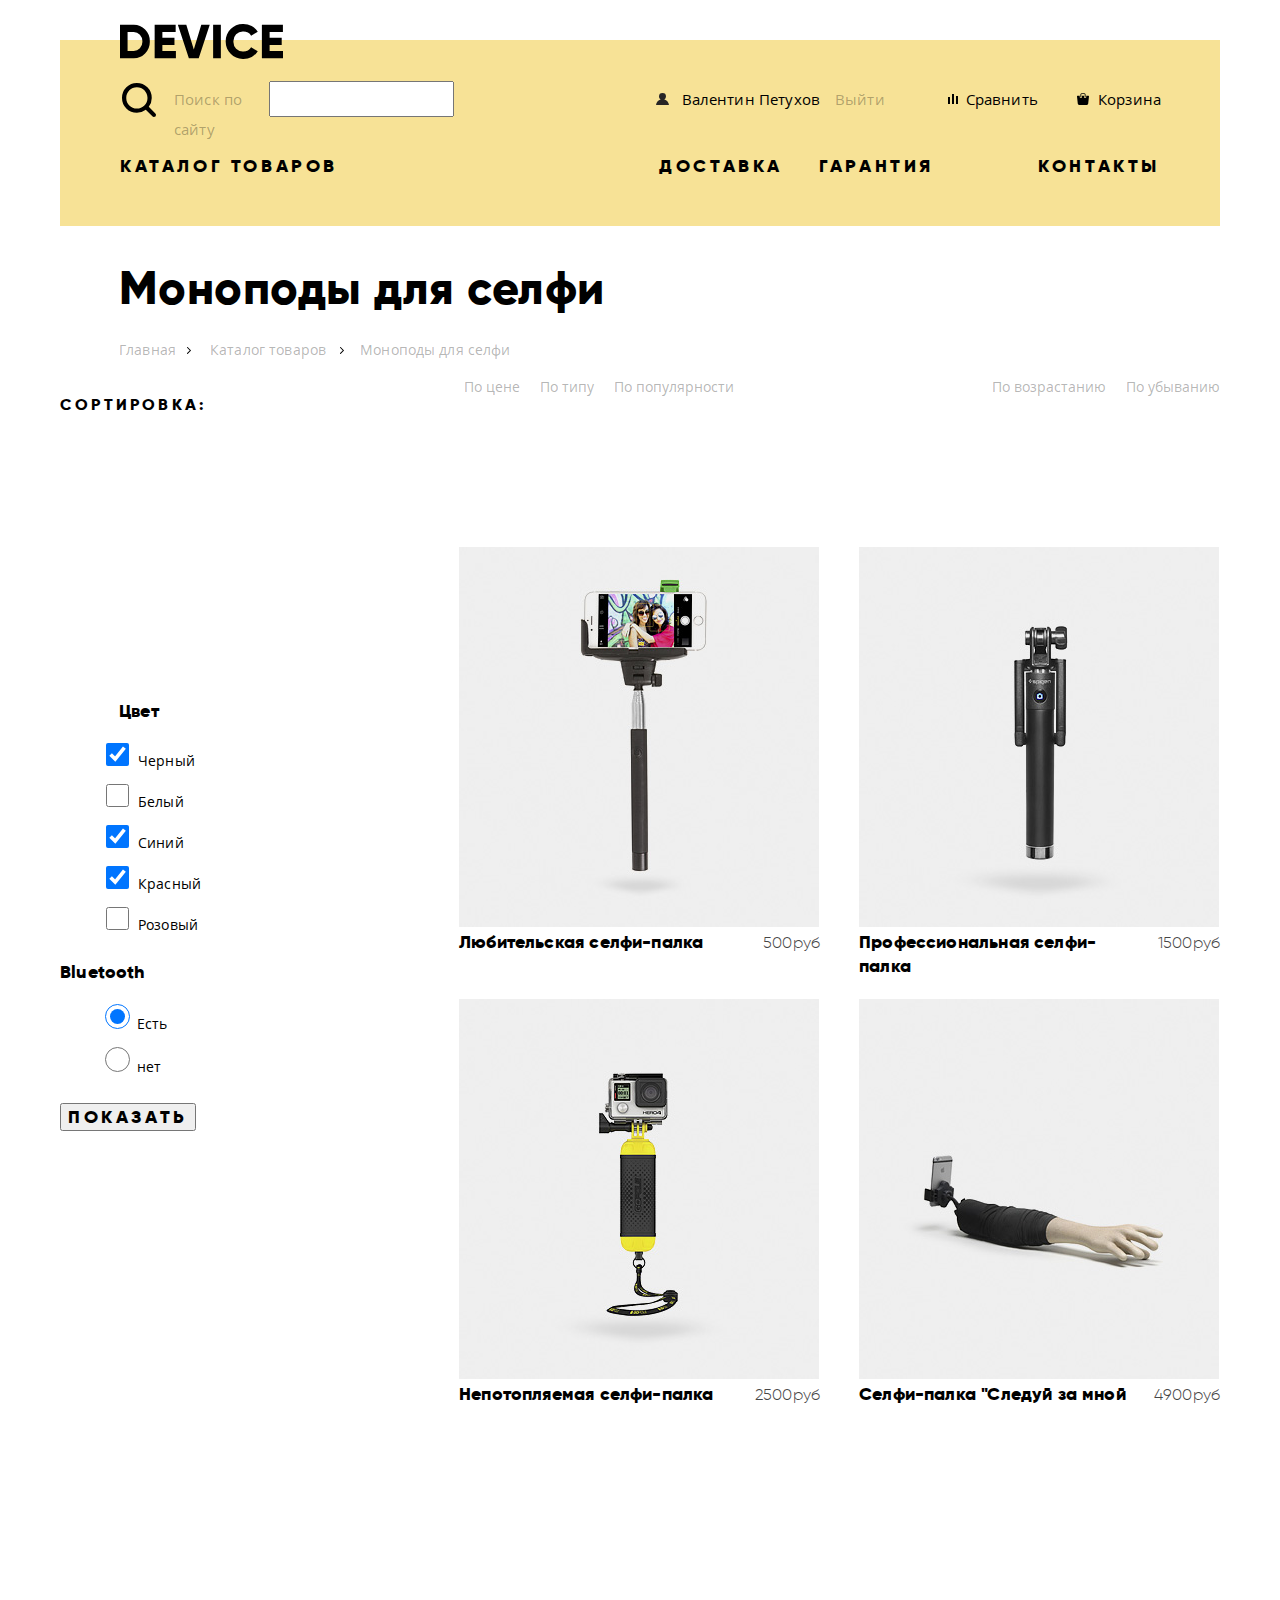
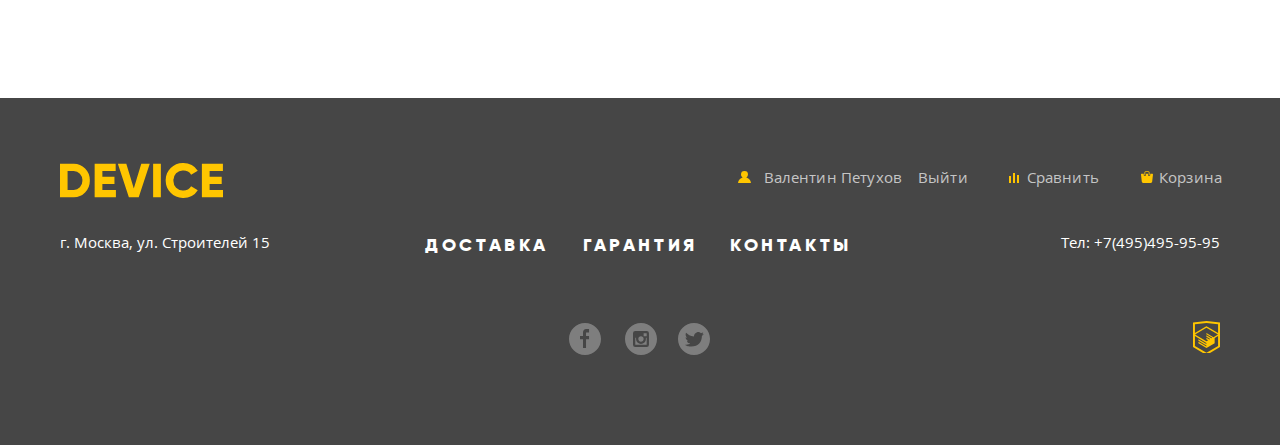
==== catalog.html @ fe80b80b "Внес правки в задание" ====
<!DOCTYPE html>
<html lang="en">
<head>
	<meta charset="UTF-8">   
	<title>HTML Academy: Девайс</title>
	<link href="css/normalize.css" rel="stylesheet">
	<link href="css/style.css" rel="stylesheet" type="text/css">
</head>
<body>
	<header class="header-catalog container">
		<section class="user-nav">
			<h3 class="visually-hidden">Личный кабинет</h3>
			<a class="logo-header-cat">
				<img src="img/device.svg" name="Лого" alt="Логотип Device">
			</a>
			<div class="user-nav-wrapper">
				<form class="form-wrapper" action="#" method="post">
					<img class="search-pic" src="img/search.svg">
		        	<label class="form-search" for="search">Поиск по сайту</label>
		       		<input type="search" name="search" id="search">
		       	</form>
		       	<div class="user-list-wrapper-cat">
					<ul class="user-list-cat">
						<li><a class="name-link" href="#"><span>Валентин Петухов</span></a></li>
						<li><a href="#">Выйти</a></li>
					</ul>
					<ul class="purchase-list-cat">
						<li><a class="compare-link-cat" href="#">Сравнить</a></li>
						<li><a class="cart-link-cat" href="#">Корзина</a></li>
					</ul>
				</div>
			</div>
	  	</section>
	        <nav class="header-navigation">
	        	<ul class="nav-list">
	        		<li><a href="catalog.html">Каталог товаров</a></li>
	        			<ul class="items-list">
	        				<li><a href="#">Виртуальная реальность</a></li>
	        				<li><a href="#">Моноподы для селфи</a></li>
	        				<li><a href="#">Экшн-камер</a></li>
	        				<li><a href="#">Фитнес-браслеты</a></li>
	        				<li><a href="#">Умные часы</a></li>
	        				<li><a href="#">Квадрокоптеры</a></li>
	        			</ul> 
	        		<li><a href="delivery.html">Доставка</a></li>
	        		<li><a href="warranty.html">Гарантия</a></li>
	        		<li><a href="contacts.html">Контакты</a></li>
	        	</ul>
	        </nav>
    </header>
    <main>
    	<div class="container">
	    	<h1 class="catalog-head">Моноподы для селфи</h1>
		    	<div class="div-list">
		    		<ul class="list-nav">
			    		<li><a class="arrow" href="index.html">Главная</a></li>
			    		<li><a class="arrow-2" href="catalog.html">Каталог товаров</a></li>
			    		<li><a href="#">Моноподы для селфи</a></li>
			    	</ul>
		    	</div>
		    	<div class="div-list">
					<p class="sort-head">Сортировка:</p>
					<ul class="sort-func">
						<li><a href="">По цене</a></li>
						<li><a href="">По типу</a></li>
						<li><a href="">По популярности</a></li>
					</ul>
					<ul class="sort-func">
							<li><a href="">По возрастанию</a></li>
							<li><a href="">По убыванию</a></li>
					</ul>
				</div>
		    	<div class="super-container">
		    		<div class="container-lvl1">
				    	<form class="filter" method="get" action="#">
				    		<h2 class="color-form">Цвет</h2>
				    		<ul class="color-list">
				    			<li>
				    				<input class="checkbox-type" type="checkbox" name="black" id="filter-black" checked>
				    				<label for="filter-black">Черный</label>
				    			</li>
				    			<li>
				    				<input class="checkbox-type" type="checkbox" name="white" id="filter-white">
				    				<label for="filter-white">Белый</label>
				    			</li>
				    			<li>
				    				<input class="checkbox-type" type="checkbox" name="blue" id="filter-blue" checked>
				    				<label for="filter-blue">Синий</label>
				    			</li>
				    			<li>
				    				<input class="checkbox-type" type="checkbox" name="red" id="filter-red" checked>
				    				<label for="filter-red">Красный</label>
				    			</li>
				    			<li>
				    				<input class="checkbox-type" type="checkbox" name="pink" id="filter-pink">
				    				<label for="filter-pink">Розовый</label>
				    			</li>
				    		</ul>
				    		<h2 class="Bluetooth-form">Bluetooth</h2>
				    		<ul class="Bluetooth-list">
				    			<li>
				    				<input class="radio-type" type="radio" name="Bluetooth-yes" id="filter-Bluetooth-yes"  checked>
				    				<label for="filter-Bluetooth-yes">Есть</label>
				    			</li>
				    			<li>
				    				<input class="radio-type" type="radio" name="Bluetooth-no" id="filter-Bluetooth-no">
				    				<label for="filter-Bluetooth-no">нет</label>
				    			</li>
				    		</ul>
				    	<button class="submit-button" type="submit">ПОКАЗАТЬ</button>
			    	</form>
			    	</div>
					<section class="container-lvl2">
						<h2 class="visually-hidden">Каталог товаров</h2>
						<ul class="items-description">
							<li class="catalog-item">
								<img src="img/item-1-jpg.jpg" alt="Изображение 1 (Любительская селфи-палка)">
								<div class="item-text">
									<h3 class="separator-h"><a href="#">Любительская селфи-палка</a><span class="price-items">500руб</span></h3>
								</div>
							</li>
							<li class="catalog-item">
								<img src="img/item-2-jpg.jpg" alt="Изображение 2 (Профессиональная селфи-палка)">
								<div class="item-text">
									<h3 class="separator-h"><a href="">Профессиональная селфи-палка</a><span class="price-items">1500руб</span></h3>
								</div>
							</li>
							<li class="catalog-item">
								<img src="img/item-3-jpg.jpg" alt="Изображение 3 (Непотопляемая селфи-палка)">
								<div class="item-text">
									<h3 class="separator-h"><a href="#">Непотопляемая селфи-палка</a><span class="price-items">2500руб</span></h3>
								</div>
							</li>
							<li class="catalog-item">
								<img src="img/item-4-jpg.jpg" alt="Изображение 4 (Селфи-палка Следуй за мной)">
								<div class="item-text">
									<h3 class="separator-h"><a href="#">Селфи-палка "Следуй за мной</a><span class="price-items">4900руб</span></h3>
								</div>
							</li>
						</ul>
					</section>
				</div>
		</div>
    </main>
    <footer class="footer-catalog">
    	<div class="container">
	    	<section class="nav-footer">
	    		<h3 class="visually-hidden">Личный кабинет</h3>
				<a class="logo-footer-ct"><img src="img/logo_mc.svg" name="Лого" alt="Логотип Device"></a>
				<div class="info-user">
					<ul class="info-wrapper">
						<li><a class="petuhov" href="#"><span>Валентин Петухов</span></a></li>
						<li><a href="#">Выйти</a></li>
					</ul>
					<ul class="purchase-footer">
						<li><a class="compare-footer-ct" href="#">Сравнить</a></li>
						<li><a class="cart-footer-ct" href="#">Корзина</a></li>
					</ul>
				</div>
		  	</section>
		  	<div class="footer-inf-part">
				<p class="adress-ct">
					г. Москва, ул. Строителей 15
				</p>
				<div>
					<ul class="footer-nl-ct">
						<li><a href="delivery.html">Доставка</a></li>
						<li><a href="warranty.html">Гарантия</a></li>
						<li><a href="contacts.html">Контакты</a></li>
					</ul>       
			  	</div>
	    		<p class="contact-number-ct">
					Тел: +7(495)495-95-95
				</p>
			</div>
			<div class="footer-buttom-ct">
				<ul class="social-link-ct">
					<li>
						<a class="fb-footer-ct" href="http://www.facebook.com"><span class="visually-hidden">facebook</span></a>
					</li>
					<li>
						<a class="inst-footer-ct" href="http://www.instagram.com"><span class="visually-hidden">instagram</span></a>
					</li>
					<li>
						<a class="tw-footer-ct" href="http://www.twitter.com"><span class="visually-hidden">twitter</span></a>
					</li>	
				</ul>
				<div class="html-ac-ct">
					<a href="http://htmlacademy.ru"><span class="visually-hidden">HTML Academy</span></a>
				</div>
			</div>
		</div>
    </footer>
</body>
</html>
---- css/style.css ----
@font-face {
	font-family: "Gilroy";
	src: url("../fonts/gilroylight.woff") format("woff");
	font-weight: lighter;
	font-style: normal;
}    

@font-face {
	font-family: "Gilroy";
	src: url("../fonts/gilroylight.woff2") format("woff2");
	font-weight: lighter;
	font-style: normal;
}

@font-face {
  font-family: "Gilroy";
  src: url("../fonts/gilroyextrabold.woff") format("woff");
  font-weight: bold;
  font-style: normal;
}

@font-face {
  font-family: "Gilroy";
  src: url("../fonts/gilroyextrabold.woff2") format("woff2");
  font-weight: bold;
  font-style: normal;
}


@font-face {
	font-family: "OpenSans";
	src: url("../fonts/opensanslight.woff") format("woff");
	font-weight: lighter;
	font-style: normal;
}

@font-face {
  font-family: "OpenSans";
  src: url("../fonts/opensanslight.woff2") format("woff2");
  font-weight: lighter;
  font-style: normal;
}

@font-face {
	font-family: "OpenSans";
	src: url("../fonts/opensans.woff") format("woff");
	font-weight: normal;
	font-style: normal;
}

@font-face {
  font-family: "OpenSans";
  src: url("../fonts/opensans.woff2") format("woff2");
  font-weight: normal;
  font-style: normal;
}

body {
	font-family: "Gilroy", "Arial", sans-serif;
  margin: 0;
  padding: 0;
}

.container {
  box-sizing: border-box;
  width: 1160px;
  margin: 0 auto;
}

.visually-hidden {
  position: absolute;
  clip: rect(0 0 0 0);
  width: 1px;
  height: 1px;
  margin: -1px;
}


/* index.html */
/* классы header начало */
.header-index {
  margin-top: 40px;
  padding-bottom: 161px;
  padding-left: 60px;
  padding-right: 60px;
  /*margin-bottom: ;*/
  background-color: rgba(240, 197, 46, 0.5);
  /*outline: 2px solid fuchsia;*/
}

.popup {
	display: none;
}

.form-wrapper {
  display: flex;
  padding: 0;
  margin: 0;
  justify-content: space-between;
}

.search-pic {
  padding-left: 2px;
  padding-top: 2px;
}

.form-search {
  font-family:"OpenSans", "Arial", sans-serif;
  font-size: 15px;
  font-weight: 300;
  font-style: normal;
  font-stretch: normal;
  line-height: 2;
  letter-spacing: 0.15px;
  text-align: left;
  padding-left: 18px;
  padding-top: 3px;
  color: rgba(0, 0, 0, 0.3);
}

.form-search:hover, 
.form-search:focus {
color: rgba(0, 0, 0, 0.6);
}

.form-search:active {
  color: #000000;
}



.user-nav-wrapper {
  display: flex;
  /*flex-wrap: wrap;*/
  justify-content: space-between;
  margin-top: 18px;
}



.user-nav {

  padding-top: 1px;
  /*outline: 2px solid fuchsia;*/
}


.logo-header {
  display: block;
  width: 163px;
  margin-top: -20px;
  /*outline: 2px solid red;*/
}

.logo-header:hover {
  opacity: 0.6;
}

.logo-header:active {
  opacity: 0.3;
}

.user-list-wrapper {
  display: flex;
  flex-wrap: wrap;
  /*justify-content: flex-end;*/
  padding: 0;
  margin: 0;

}
/*
.user-list {
  display: flex;
  margin: 0;
  padding: 0;
  list-style: none;
  background: rgba(234, 255, 45, 0.2);
  box-shadow: inset 0 0 0 2px rgb(234, 255, 45);
  
}
*/
.user-list {
  display: flex;
  margin: 0;
  padding: 0;

  list-style: none;
  
  
}

.user-list li {
  margin-right: 186px;
  padding-left: 30px;
  
}

.login-link {
  font-family:"OpenSans", "Arial", sans-serif;
  font-size: 15px;
  font-weight: 300;
  font-style: normal;
  font-stretch: normal;
  line-height: 2.4;
  letter-spacing: 0.15px;
  text-align: left;
  color: black;
  text-decoration: none;

  padding-left: 50px;
  position: relative;
  /*
  background: rgba(234, 255, 45, 0.2);
  box-shadow: inset 0 0 0 2px rgb(234, 255, 45);
  */
}

.login-link:hover {
  opacity: 0.6;
}

.login-link:active {
  opacity: 0.3;
}

.login-link::before {
  content: "";
  
  position: absolute;
  top: 4px;
  left: 24px;
  
  width: 16px;
  height: 18px;

  background-image: url("../img/user.svg");
  background-repeat: no-repeat;
  background-position: 0 0; 
}

.login-link:hover::before {
  opacity: 0.6;
}

.login-link:active::before {
  opacity: 0.3;
}

/*.purchase-list {
  display: flex;
  margin: 0;
  padding: 0;
  list-style: none;
  outline: 2px solid orange;
}*/

.purchase-list {
  display: flex;
  margin: 0;
  padding: 0;
  list-style: none;
  
}
.purchase-list li:nth-of-type(1) {
  margin: 0;
  padding: 0;
  margin-right: 10px;
}

.purchase-list li:nth-of-type(2) {
  margin: 0;
  padding: 0;
  margin-right: -1px;
}

.purchase-list a {
  font-family:"OpenSans", "Arial", sans-serif;
  font-size: 15px;
  font-weight: 300;
  font-style: normal;
  font-stretch: normal;
  line-height: 2.4;
  letter-spacing: 0.15px;
  text-align: left;
  color: black;
  text-decoration: none;
}

.purchase-list a:hover {
  opacity: 0.6;
}

.purchase-list a:active {
  opacity: 0.3;
}

.compare-link {
  padding-left: 50px;
  position: relative;
  /*
  background: rgba(234, 255, 45, 0.2);
  box-shadow: inset 0 0 0 2px rgb(234, 255, 45);
  */
}

.compare-link::before {
  content: "";

  position: absolute;
  top: 5px;
  left: 32px;
  
  width: 16px;
  height: 18px;

  background-image: url("../img/compare.svg");
  background-repeat: no-repeat;
  background-position: 0 0; 
}
 
 .cart-link {
  padding-left: 50px;
  position: relative;
  /*
  background: rgba(234, 255, 45, 0.2);
  box-shadow: inset 0 0 0 2px rgb(234, 255, 45);
  */

} 
.cart-link::before {
  content: "";

  position: absolute;
  top: 4px;
  left: 29px;
  
  width: 16px;
  height: 18px;

  background-image: url("../img/cart.svg");
  background-repeat: no-repeat;
  background-position: 0 0; 
}


/* пока это класс без свойств 
.header-navigation {
  */



.nav-list {
  display: flex;
  justify-content: space-between;
  margin: 0;
  padding: 0;
  margin-top: 38px;
  list-style: none;
  /*outline: 2px solid green;*/
}

.nav-list li {
  /*outline: 1px dotted fuchsia;*/
}

.nav-list li a {
  /*outline: 1px dashed blue;*/
}

.nav-list li:nth-of-type(1) {
  margin-right: 320px;
}
.nav-list li:nth-of-type(2) {
  margin-right: 35px;
}
.nav-list li:nth-of-type(3) {
  margin-right: 103px;
}


.nav-list a{
  font-size: 18px;
  font-weight: 800;
  font-style: normal;
  font-stretch: normal;
  line-height: 1.33;
  letter-spacing: 3.6px;
  text-align: left;
  color: #000000;
  text-transform: uppercase;
  text-decoration: none;
}

.nav-list a:hover {
  opacity: 0.6
}

.nav-list a:active {
  opacity: 0.3
}

.catalog-link {
  position: relative;
  /*
  background: rgba(234, 255, 45, 0.2);
  box-shadow: inset 0 0 0 2px rgb(234, 255, 45);
  */
}

.catalog-link::after {
  content: "";
  position: absolute;
  top: 2px;
  right: -27px;
  
  width: 16px;
  height: 18px;

  background-image: url("../img/plus.svg");
  background-repeat: no-repeat;
  background-position: 0 0; 
  opacity: 0.3;
}

.catalog-link:hover::after {
  opacity: 0.3;
}

.catalog-link:active::after {
  opacity: 0.3;
}


.items-list {
  list-style: none;
  margin: 0;
  padding: 0;
  display: none;
}

.items-list a {
  font-family:"OpenSans", "Arial", sans-serif;
  font-size: 15px;
  font-weight: 300;
  font-style: normal;
  font-stretch: normal;
  line-height: 2.4;
  letter-spacing: 0.15px;
  text-align: left;
  color: #000000;
  text-transform: none;
  text-decoration: none;
}

.items-list a:hover {
  opacity: 0.6;
}

.items-list a:active {
  opacity: 0.3;
}

.header-navigation {


}
/* классы в header закончились */
/* классы в main, начало*/

.main-tool {
  margin-top: 1467px;
  margin-bottom: 89px;
}

.container-main {
  display: flex;
  justify-content: space-between;
  padding-top: 27px;
  /*outline: 2px solid green;*/
}


.main-section {
  /*outline: 2px solid lightblue;*/
  margin: 0;
  padding: 0;
  padding-right: 105px;
}


.main-head2 {
  margin-bottom: 42px;
  font-family:"Gilroy", "Arial", sans-serif;
  font-size: 47px;
  font-weight: 800;
  font-style: normal;
  font-stretch: normal;
  line-height: 1.02;
  letter-spacing: 0.47px;
  text-align: left;
  color: #000000;

}
.main-paragraph {
  margin-top: 0;
  margin-bottom: 30px;
  
  
  font-family:"OpenSans", "Arial", sans-serif;
  font-size: 15px;
  font-weight: 300;
  font-style: normal;
  font-stretch: normal;
  line-height: 2;
  letter-spacing: normal;
  text-align: left;
  color: #464646;
}


.list {
  margin: 0;
  padding: 0;
  margin-top: 66px;
  margin-bottom: 63px;
  list-style: none;
}

.list a{
  font-family:"Gilroy", "Arial", sans-serif;
  font-size: 16px;
  font-weight: 800;
  line-height: 2.5;
  color: #000000;
  text-decoration: none;
}
.list li {
  margin: 0;
  padding: 0;
  margin-left: 35px;
  position: relative;
}

.list li::before {
  content: "";

  width: 4px;
  height: 4px;
  border: 2px solid #e5e5e5;
  border-radius: 50%;
  position: absolute;
  
  left: -34px;
  top: 16px;

}


.main-details {
  margin: 0;
  padding: 0;
  margin-left: 22px;
  font-family:"Gilroy", "Arial", sans-serif;
  font-size: 18px;
  font-weight: 800;
  font-style: normal;
  font-stretch: normal;
  line-height: 1.33;
  letter-spacing: 3.6px;
  text-align: center;
  color: #000000;
  text-decoration: none;
  text-transform: uppercase;
}

.contacts {
  font-family:"Gilroy", "Arial", sans-serif;
  font-size: 47px;
  font-weight: 800;
  font-style: normal;
  font-stretch: normal;
  line-height: 1.02;
  letter-spacing: 0.47px;
  text-align: left;
  color: #000000;

}


.contacts-section {
  margin: 0;
  padding: 0;
  
}


.contacts-head {
  margin-bottom: 42px;
  font-family:"Gilroy", "Arial", sans-serif;
  font-size: 47px;
  font-weight: 800;
  font-style: normal;
  font-stretch: normal;
  line-height: 1.02;
  letter-spacing: 0.47px;
  text-align: left;
  color: #000000;
}

.contacts-text {
  margin: 0;
  padding: 0;
  margin-top: 5px;
  margin-bottom: 39px;
  font-family:"OpenSans", "Arial", sans-serif;
  font-size: 15px;
  font-weight: 300;
  font-style: normal;
  font-stretch: normal;
  line-height: 2;
  letter-spacing: normal;
  text-align: left;
  color: #464646;
}


.main-map {
  margin: 0;
  padding: 0;
  margin-bottom: 74px;
}



.contact-us {
  margin: 0;
  padding: 0;
  margin-left: 41px;
  font-family:"Gilroy", "Arial", sans-serif;
  font-size: 18px;
  font-weight: 800;
  font-style: normal;
  font-stretch: normal;
  line-height: 1.33;
  letter-spacing: 3.6px;
  text-align: center;
  color: #000000;
  text-decoration: none;
  text-transform: uppercase;
}

/* классы в main закончились */
/* классы в footer начало */

.user-nav-footer {
  display: flex; 
  justify-content: space-between;
  padding-top: 1px;
  margin-bottom: 15px;
  /*outline: 2px solid fuchsia;*/
}


.footer-user-wrapper {
  display: flex;
  justify-content: flex-end;
  margin-top: 14px;
  /*outline: 2px solid blue;*/

}

.footer-ul {
  display: flex;
  margin: 0;
  padding: 0;
  margin-right: -21px;
  list-style: none;
  /*outline: 2px solid black;*/
}

.footer-ul li {
  padding: 0;
  margin: 0;
}
  

  /*outline: 2px dotted blue;*/


/*
.footer-ul li:nth-of-type(1) {
  padding-left: 27px;
}
*/

.login-footer {
  font-family:"OpenSans", "Arial", sans-serif;
  font-size: 15px;
  font-weight: 300;
  font-style: normal;
  font-stretch: normal;
  line-height: 2.4;
  letter-spacing: 0.15px;
  text-align: left;
  color: rgba(255, 255, 255, 0.7);
  text-decoration: none;

  padding-left: 50px;
  position: relative;
  /*
  background: rgba(234, 255, 45, 0.2);
  box-shadow: inset 0 0 0 2px rgb(234, 255, 45);
  */
}

.login-footer:hover {
  color: rgba(255, 255, 255, 1);
}

.login-footer:active {
  color: rgba(255, 255, 255, 0.3);
}


.login-footer::before {
  content: "";
  
  position: absolute;
  top: 4px;
  left: 24px;
  
  width: 16px;
  height: 18px;

  background-image: url("../img/user_footer.svg");
  background-repeat: no-repeat;
  background-position: 0 0; 
}

.login-footer:hover::before {
  opacity: 0.6;
}

.login-footer:active::before {
  opacity: 0.3;
}

.footer-pl {
  display: flex;
  margin: 0;
  padding: 0;
  list-style: none;
  /*outline: 2px solid orange;*/
  
}

.footer-pl li {
  margin: 0;
  padding: 0;
  margin-left: 20px;
  /*outline: 1px dotted yellow;*/
}

.footer-pl li:nth-of-type(1) {
  margin-left: 32px;
}

.footer-pl li:nth-of-type(2) {
  margin-left: 9px;
}

.footer-pl a {
  font-family:"OpenSans", "Arial", sans-serif;
  font-size: 15px;
  font-weight: 300;
  font-style: normal;
  font-stretch: normal;
  line-height: 2.4;
  letter-spacing: 0.15px;
  text-align: left;
  color: rgba(255, 255, 255, 0.7);
  text-decoration: none;
}

.footer-pl a:hover {
  color: rgba(255, 255, 255, 1);
}

.footer-pl a:active {
  color: rgba(255, 255, 255, 0.3);
}


.compare-footer {
  padding-left: 50px;
  position: relative;
  /*
  background: rgba(234, 255, 45, 0.2);
  box-shadow: inset 0 0 0 2px rgb(234, 255, 45);
  */
}

.compare-footer::before {
  content: "";
  
  position: absolute;
  top: 6px;
  left: 32px;
  
  width: 16px;
  height: 18px;

  background-image: url("../img/compare_footer.svg");
  background-repeat: no-repeat;
  background-position: 0 0; 
}

.compare-footer:hover::before {
  opacity: 0.6;
}

.compare-footer:active::before {
  opacity: 0.3;
}

.cart-footer {
  padding-left: 50px;
  position: relative;
  /*
  background: rgba(234, 255, 45, 0.2);
  box-shadow: inset 0 0 0 2px rgb(234, 255, 45);
  */
}

.cart-footer::before {
  content: "";
  
  position: absolute;
  top: 4px;
  left: 32px;
  
  width: 16px;
  height: 18px;

  background-image: url("../img/cart_footer.svg");
  background-repeat: no-repeat;
  background-position: 0 0; 
}

.cart-footer:hover::before {
  opacity: 0.6;
}

.cart-footer:active::before {
  opacity: 0.3;
}




.footer-inf-part {
  display: flex;
  justify-content: space-between;
  margin: 0;
  padding: 0;
  list-style: none;
}

.adress-ct {
  display: flex;
  margin: 0;
  padding: 0;
  font-family:"OpenSans", "Arial", sans-serif;
  font-size: 15px;
  font-style: normal;
  font-stretch: normal;
  line-height: 2;
  letter-spacing: normal;
  margin-top: 10px;
  margin-right: 5px;
  color: #ffffff;
  /*outline: 2px solid orange;*/
}

.footer-nl-ct {
  display: flex;
  margin: 0;
  padding: 0;
  margin-top: 17px;
  list-style: none;
  justify-content: space-between;
}

.footer-nl-ct li:nth-of-type(1) {
  margin-left: -54px;
}
.footer-nl-ct li:nth-of-type(2) {
  margin-left: 34px;
}
.footer-nl-ct li:nth-of-type(3) {
  margin-left: 32px;
}

.footer-nl-ct a{
  font-family:"Gilroy", "Arial", sans-serif;
  font-size: 18px;
  font-weight: 800;
  font-style: normal;
  font-stretch: normal;
  line-height: 1.33;
  letter-spacing: 3.6px;
  text-align: left;
  color: #ffffff;
  text-transform: uppercase;
  text-decoration: none;
}

.footer-nl-ct a:hover {
  opacity: 0.6
}

.footer-nl-ct a:active {
  opacity: 0.3
}

.contact-number-ct {
  font-family:"OpenSans", "Arial", sans-serif;
  font-size: 15px;
  font-weight: 300;
  font-style: normal;
  font-stretch: normal;
  line-height: 2;
  letter-spacing: normal;
  margin-top: 10px;
  margin-left: 5px;
  color: #ffffff;
}

.footer-buttom-ct {
  display: flex;
  margin: 0;
  padding: 0;
  margin-top: 37px;
  justify-content: space-between;
  /*outline: 2px solid green;*/
}

.social-link-ct {
  display: flex;
  margin: 0;
  padding: 0;
  margin-left: 470px;
  justify-content: space-between;
  text-decoration: none;
  list-style: none;
  /*outline: 2px solid green;*/
}


.social-link-ct li:nth-of-type(1) {
  margin-left: 7px;
}
.social-link-ct li:nth-of-type(2) {
  margin-left: 6px;
}
.social-link-ct li:nth-of-type(3) {
  margin-left: 3px;
}

.social-link-ct a {
  font-family:"OpenSans", "Arial", sans-serif;
  font-size: 15px;
  font-weight: 300;
  font-style: normal;
  font-stretch: normal;
  line-height: 2.4;
  letter-spacing: 0.15px;
  text-align: left;
  color: rgba(255, 255, 255, 0.3);
  text-decoration: none;
}

.social-link-ct a:hover {
  color: rgba(255, 255, 255, 0.6);
}

.social-link-ct a:active {
  color: rgba(255, 255, 255, 0.1);
}

.fb-footer-ct {
  padding-left: 50px;
  position: relative;
  /*
  background: rgba(234, 255, 45, 0.2);
  box-shadow: inset 0 0 0 2px rgb(234, 255, 45);
  */
}

.fb-footer-ct::before {
  content: "";
  
  position: absolute;
  top: 6px;
  left: 32px;
  
  width: 35px;
  height: 32px;

  background-image: url("../img/fb.svg");
  background-repeat: no-repeat;
  background-position: 0 0;
  opacity: 0.3;
}

.fb-footer-ct:hover::before {
  opacity: 0.6;
}

.fb-footer-ct:active::before {
  opacity: 0.3;
}

.inst-footer-ct {
  padding-left: 50px;
  position: relative;
  /*
  background: rgba(234, 255, 45, 0.2);
  box-shadow: inset 0 0 0 2px rgb(234, 255, 45);
  */
}

.inst-footer-ct::before {
  content: "";
  
  position: absolute;
  top: 6px;
  left: 32px;
  
  width: 35px;
  height: 32px;

  background-image: url("../img/inst.svg");
  background-repeat: no-repeat;
  background-position: 0 0; 
  opacity: 0.3;
}

.inst-footer-ct:hover::before {
  opacity: 0.6;
}

.inst-footer-ct:active::before {
  opacity: 0.3;
}

.tw-footer-ct {
  padding-left: 50px;
  position: relative;
  /*
  background: rgba(234, 255, 45, 0.2);
  box-shadow: inset 0 0 0 2px rgb(234, 255, 45);
  */
}

.tw-footer-ct::before {
  content: "";
  
  position: absolute;
  top: 6px;
  left: 32px;
  
  width: 35px;
  height: 32px;

  background-image: url("../img/tw.svg");
  background-repeat: no-repeat;
  background-position: 0 0; 
  opacity: 0.3;
}

.tw-footer-ct:hover::before {
  opacity: 0.6;
}

.tw-footer-ct:active::before {
  opacity: 0.3;
}

.html-ac-ct {
  display: flex;
  margin: 0;
  padding: 0;
  margin-left: 0px;
  text-decoration: none;
  list-style: none;
  /*outline: 2px solid red;*/
}

.html-ac-ct a {
  font-family:"OpenSans", "Arial", sans-serif;
  font-size: 15px;
  font-weight: 300;
  font-style: normal;
  font-stretch: normal;
  line-height: 2.4;
  letter-spacing: 0.15px;
  text-align: left;
  color: rgba(255, 255, 255, 0.3);
  text-decoration: none;
}

.html-ac-ct a:hover {
  color: rgba(255, 255, 255, 0.6);
}

.html-ac-ct a:active {
  color: rgba(255, 255, 255, 0.1);
}

.html-ac-ct {
  padding-left: 50px;
  position: relative;
  /*
  background: rgba(234, 255, 45, 0.2);
  box-shadow: inset 0 0 0 2px rgb(234, 255, 45);
  */
}

.html-ac-ct::before {
  content: "";
  
  position: absolute;
  top: 12px;
  left: 23px;
  
  width: 35px;
  height: 32px;

  background-image: url("../img/logo-htmlacademy.svg");
  background-repeat: no-repeat;
  background-position: 0 0;
  opacity: 1;
}

.html-ac-ct:hover::before {
  opacity: 0.6;
}

.html-ac-ct:active::before {
  opacity: 0.3;
}

<!------------------------>

.footer-nl {
  display: flex;
  margin: 0;
  padding: 0;
  margin-top: 17px;
  list-style: none;
  justify-content: space-between;
}

.footer-nl li:nth-of-type(1) {
  margin-left: -54px;
}
.footer-nl li:nth-of-type(2) {
  margin-left: 34px;
}
.footer-nl li:nth-of-type(3) {
  margin-left: 32px;
}

.footer-nl a{
  font-family:"Gilroy", "Arial", sans-serif;
  font-size: 18px;
  font-weight: 800;
  font-style: normal;
  font-stretch: normal;
  line-height: 1.33;
  letter-spacing: 3.6px;
  text-align: left;
  color: #ffffff;
  text-transform: uppercase;
  text-decoration: none;
}

.footer-nl a:hover {
  opacity: 0.6
}

.footer-nl a:active {
  opacity: 0.3
}






.adress {
  display: flex;
  margin: 0;
  padding: 0;
  font-family:"OpenSans", "Arial", sans-serif;
  font-size: 15px;
  font-style: normal;
  font-stretch: normal;
  line-height: 2;
  letter-spacing: normal;
  margin-top: 10px;
  margin-right: 5px;
  color: #ffffff;
  /*outline: 2px solid orange;*/
}

.contact-number {
  font-family:"OpenSans", "Arial", sans-serif;
  font-size: 15px;
  font-weight: 300;
  font-style: normal;
  font-stretch: normal;
  line-height: 2;
  letter-spacing: normal;
  margin-top: 10px;
  margin-left: 5px;
  color: #ffffff;
  /*outline: 2px solid gray;*/
}

/*
.social-sites {
  display: flex;
  margin: 0;
  padding: 0;
  margin-bottom: 15px;
  margin-left: 479px;
  text-decoration: none;
  list-style: none;
  outline: 2px solid red;
}
*/
/*
.social-sites {
  display: flex;
  align-items: center;
  justify-content: center;
  width: 43px;
  height: 43px;
}

/*
.social-sites li:nth-of-type(1) {
  padding-left: 15px;
}
.social-sites li:nth-of-type(2) {
  padding-left: 15px;
}
.social-sites li:nth-of-type(3) {
  padding-left: 15px;
  padding-right: 15px;
}
*/


/*
.footer {

}
*/
.logo-footer {
  display: block;
  width: 163px;
  margin-top: 20px;
  /*outline: 2px solid red;*/
}

.logo-footer:hover {
  opacity: 0.6;
}

.logo-footer:active {
  opacity: 0.3;
}

.footer-index {
  padding-top: 45px;
  padding-bottom: 100px;
  background-color: #464646;
  /*outline: 2px solid fuchsia;*/
  
}



/* catalog.html */
/*
.header-catalog {
  margin-left: 140px;
  margin-right: 140px;
  margin-top: 40px;
  padding-bottom: 166px;
  background-color: rgba(240, 197, 46, 0.5);
  outline: 2px solid fuchsia;
}
*/

.header-catalog {
  margin-top: 40px;
  padding-bottom: 47px;
  padding-left: 60px;
  padding-right: 60px;
  /*margin-bottom: ;*/
  background-color: rgba(240, 197, 46, 0.5);
  /*outline: 2px solid fuchsia;*/
}

.catalog-head {
  margin: 0;
  padding: 0;
  margin-top: 39px;
  margin-left: 59px;
  font-family:"Gilroy", "Arial", sans-serif;
  font-size: 47px;
  font-weight: 800;
  font-style: normal;
  font-stretch: normal;
  line-height: 1.02;
  letter-spacing: 0.47px;
  text-align: left;
  color: #000000;
}

.super-container {
  display: flex;
  padding: 0;
  margin: 0;
  margin-top: 114px;
  margin-bottom: 271px;
  justify-content: space-between;
  /*outline: 2px dotted pink;*/
}

.container-lvl1 {
  width: 180px;
  margin-top: 153px;
  /*outline: 2px dotted green;*/
}

.container-lvl2 {
  width: 800px;
  /*outline: 2px dotted purple;*/
}

/*
.user-list-cat {
  display: flex;
  margin: 0;
  padding: 0;
  list-style: none;
  
  
}

.user-list-cat li {
  margin-right: 185px;
  
}


.login-link-ct {
  font-family:"OpenSans", "Arial", sans-serif;
  font-size: 15px;
  font-weight: 300;
  font-style: normal;
  font-stretch: normal;
  line-height: 2.4;
  letter-spacing: 0.15px;
  text-align: left;
  color: black;
  text-decoration: none;

  padding-left: 50px;
  position: relative;
  
}

.login-link-ct:hover {
  opacity: 0.6;
}

.login-link-ct:active {
  opacity: 0.3;
}

.login-link-ct::before {
  content: "";
  
  position: absolute;
  top: 4px;
  left: 24px;
  
  width: 16px;
  height: 18px;

  background-image: url("../img/user.svg");
  background-repeat: no-repeat;
  background-position: 0 0; 
}

.login-link-ct:hover::before {
  opacity: 0.6;
}

.login-link-ct:active::before {
  opacity: 0.3;
}
*/


.div-list {
  display: flex;
  padding: 0;
  margin: 0;
  margin-bottom: 15px;
  justify-content: space-between;
  /*outline: 2px solid brown;*/

}



.list-nav {
  display: flex;
  padding: 0;
  margin: 0;
  margin-top: 25px;
  margin-left: 12px;
  list-style: none;
}

.list-nav li {
  padding: 0;
  margin: 0;
  margin-left: 20px;
  margin-right: 14px;
  color: rgba(0, 0, 0, 0.3);
  /*outline: 2px dotted blue;*/
}

.list-nav li:nth-of-type(1) a{
  margin-left: 27px;

}

.arrow {
  position: relative;
}

.arrow::after {
  content: "";
  
  position: absolute;
  top: 7px;
  left: 68px;
  
  width: 35px;
  height: 32px;

  background-image: url("../img/nav-arrow.svg");
  background-repeat: no-repeat;
  background-position: 0 0;
  opacity: 1;
}

.arrow:hover::after {
  opacity: 0.6;
}

.arrow:active::after {
  opacity: 0.3;
}


.arrow-2 {
  position: relative;
}

.arrow-2::after {
  content: "";
  
  position: absolute;
  top: 7px;
  left: 130px;
  
  width: 35px;
  height: 32px;

  background-image: url("../img/nav-arrow.svg");
  background-repeat: no-repeat;
  background-position: 0 0;
  opacity: 1;
}

.arrow-2:hover::after {
  opacity: 0.6;
}

.arrow-2:active::after {
  opacity: 0.3;
}



.list-nav a{
  font-family:"OpenSans", "Arial", sans-serif;
  font-size: 14px;
  font-weight: 300;
  font-style: normal;
  font-stretch: normal;
  line-height: 1.71;
  letter-spacing: 0.14px;
  text-align: left;
  color: rgba(0, 0, 0, 0.3);
  text-decoration: none;
}

.list-nav a:hover {
  color: rgba(0, 0, 0, 0.6);
}

.list-nav a:active {
 color: #000000;
}


.color-form {
  margin: 0;
  padding: 0;
  margin-left: 59px;
  font-family:"Gilroy", "Arial", sans-serif;
  font-size: 18px;
  font-weight: 800;
  font-style: normal;
  font-stretch: normal;
  line-height: 1.33;
  letter-spacing: 0.18px;
  text-align: left;
  color: #000000;
}

.color-list {
  list-style: none;
}

.color-list label{
  font-family:"OpenSans", "Arial", sans-serif;
  font-size: 14px;
  font-weight: 300;
  font-style: normal;
  font-stretch: normal;
  line-height: 2.86;
  letter-spacing: 0.14px;
  text-align: left;
  color: #000000;
  text-decoration: none;
}

.checkbox-type {
  width: 27px;
  height: 23px;
  object-fit: contain;
}

.checkbox-type:hover {
  opacity: 0.6;
}

.checkbox-type:action {
  width: 1440px;
  height: 6228px;
  object-fit: contain;
}


.Bluetooth-form {
  font-family:"Gilroy", A"Arial", sans-serif;
  font-size: 18px;
  font-weight: 800;
  font-style: normal;
  font-stretch: normal;
  line-height: 1.33;
  letter-spacing: 0.18px;
  text-align: left;
  color: #000000;
}

.Bluetooth-list {
  list-style: none;
}

.Bluetooth-list label{
  font-family:"OpenSans", "Arial", sans-serif;
  font-size: 14px;
  font-weight: 300;
  font-style: normal;
  font-stretch: normal;
  line-height: 2.86;
  letter-spacing: 0.14px;
  text-align: left;
  color: #000000;
  text-decoration: none;
}

.radio-type {
  width: 25px;
  height: 25px;
  object-fit: contain;
}

.radio-type:hover {
  object-fit: contain;
  opacity: 0.6;
}

.radio-type:action {
  width: 1440px;
  height: 6228px;
  object-fit: contain;
}

.submit-button {
  font-family:"Gilroy", "Arial", sans-serif;
  font-size: 18px;
  font-weight: 800;
  font-style: normal;
  font-stretch: normal;
  line-height: normal;
  letter-spacing: 3.6px;
  text-align: center;
  color: #000000;

}

/*пока пустой класс
.items-head {

}
 */

.sort-head {
  font-family:"Gilroy", "Arial", sans-serif;
  font-size: 16px;
  font-weight: 800;
  font-style: normal;
  font-stretch: normal;
  line-height: 1.5;
  letter-spacing: 3.2px;
  text-align: left;
  color: #000000;
  text-transform: uppercase;
}



.sort-func {
  display: flex;
  padding: 0;
  margin: 0;
  justify-content: space-around;
  list-style: none;
  /*outline: 2px solid red;*/
}

.sort-func li {
  padding: 0;
  margin: 0;
  padding-left: 20px;
}

.sort-func {
  display: flex;
  padding: 0;
  margin: 0;
  justify-content: space-around;
  /*outline: 2px solid red;*/
}

.sort-func li {
  padding: 0;
  margin: 0;
  padding-left: 20px;
}

.sort-func a {
  font-family:"OpenSans", "Arial", sans-serif;
  font-size: 14px;
  font-weight: normal;
  font-style: normal;
  font-stretch: normal;
  line-height: 1.29;
  letter-spacing: normal;
  text-align: left;
  color: rgba(0, 0, 0, 0.3);
  text-decoration: none;
}

.sort-func a:hover {
  color: rgba(0, 0, 0, 0.6);
}

.sort-func a:action {
  font-family:"OpenSans", "Arial", sans-serif;
  font-size: 14px;
  font-weight: normal;
  font-style: normal;
  font-stretch: normal;
  line-height: 1.29;
  letter-spacing: normal;
  text-align: left;
  color: #000000;
}

.items-description {
  display: flex;
  flex-wrap: wrap;
  padding: 0;
  margin: 0;
  width: 100%;
  /*justify-content: space-around;*/
  list-style: none;
}


.items-description a {
  font-family:"Gilroy", "Arial", sans-serif;
  font-size: 18px;
  font-weight: 800;
  font-style: normal;
  font-stretch: normal;
  line-height: 1.33;
  letter-spacing: 0.18px;
  text-align: left;
  color: #000000;
  text-decoration: none;
}

.catalog-item {
  width: 361px;
  min-height: 285px;
  margin-bottom: 20px;
  margin-left: auto;
  /*outline: 2px dotted black;*/
}


/*
.item-text {
  display: flex;
  padding: 0;
  margin: 0;
  outline: 2px dotted green;
}
*/

.price-items{
  font-size: 16px;
  font-weight: 300;
  font-style: normal;
  font-stretch: normal;
  line-height: 1.5;
  letter-spacing: 0.16px;
  text-align: right;
  color: #464646;
}

.separator-h {
  display: flex;
  padding: 0;
  margin: 0;
  justify-content: space-between;
}

.separator-h a {
  padding-right: 15px;
}

.footer-inf-wrap {
  display: flex;
  justify-content: space-between;
  margin: 0;
  padding: 0;
  list-style: none;
}

.footer-catalog {
  
  padding-top: 64px;
  padding-bottom: 100px;
  background-color: #464646;
}


.logo-footer-cat {
  display: block;
  width: 163px;
  margin-top: 20px;
  /*outline: 2px solid red;*/
}

.logo-footer:hover {
  opacity: 0.6;
}

.logo-footer:active {
  opacity: 0.3;
}

.nav-footer {
  display: flex;
  margin: 0;
  padding: 0;
  padding-top: 1px;
  margin-bottom: 15px;
  justify-content: space-between;
  list-style: none;
}

.info-user {
  display: flex;
  margin: 0;
  padding: 0;
  margin-top: -4px;
  justify-content: space-between;
  list-style: none;
  
}

.info-wrapper {
  display: flex;
  margin: 0;
  padding: 0;
  margin-right: 9px;
  list-style: none;
}

.info-wrapper li {
  margin: 0;
  padding: 0;
  margin-left: 16px;
  /*outline: 1px dotted yellow;*/
}

.info-wrapper li:nth-of-type(1) a{
  margin-left: 27px;
  color: rgba(255, 255, 255, 0.7);
}

.petuhov {
  
  font-family:"OpenSans", "Arial", sans-serif;
  font-size: 15px;
  font-weight: 300;
  font-style: normal;
  font-stretch: normal;
  line-height: 2.4;
  letter-spacing: 0.15px;
  text-align: left;
  color: rgba(255, 255, 255, 0.7);
  text-decoration: none;
  
  padding-left: 50px;
  position: relative;
}


.petuhov::before {
  content: "";
  
  position: absolute;
  top: 4px;
  left: 24px;
  
  width: 16px;
  height: 18px;

  background-image: url("../img/user_footer.svg");
  background-repeat: no-repeat;
  background-position: 0 0; 
}


.info-wrapper a {
  font-family:"OpenSans", "Arial", sans-serif;
  font-size: 15px;
  font-weight: 300;
  font-style: normal;
  font-stretch: normal;
  line-height: 2.4;
  letter-spacing: 0.15px;
  text-align: left;
  color: rgba(255, 255, 255, 0.7);
  text-decoration: none;
}

.info-wrapper a:hover {
  color: rgba(255, 255, 255, 1);
}

.info-wrapper a:active {
  color: rgba(255, 255, 255, 0.3);
}

/*----------------------------*/


.purchase-footer {
  display: flex;
  margin: 0;
  padding: 0;
  list-style: none;
  
}
.purchase-footer li:nth-of-type(1) {
  margin: 0;
  padding: 0;
  margin-right: 10px;
}

.purchase-footer li:nth-of-type(2) {
  margin: 0;
  padding: 0;
  margin-right: -2px;
}

.purchase-footer a {
  font-family:"OpenSans", "Arial", sans-serif;
  font-size: 15px;
  font-weight: 300;
  font-style: normal;
  font-stretch: normal;
  line-height: 2.4;
  letter-spacing: 0.15px;
  text-align: left;
  color: rgba(255, 255, 255, 0.7);
  text-decoration: none;
}

.purchase-footer a:hover {
  color: rgba(255, 255, 255, 1);
}

.purchase-footer a:active {
  color: rgba(255, 255, 255, 0.3);
}



.compare-footer-ct {
  padding-left: 50px;
  position: relative;
}

.compare-footer-ct::before {
  content: "";
  
  position: absolute;
  top: 6px;
  left: 32px;
  
  width: 16px;
  height: 18px;

  background-image: url("../img/compare_footer.svg");
  background-repeat: no-repeat;
  background-position: 0 0;  
}
 
 .compare-footer-ct:hover::before {
  opacity: 0.6;
}

.compare-footer-ct:active::before {
  opacity: 0.3;
}


.cart-footer-ct {
  padding-left: 50px;
  position: relative;
}

.cart-footer-ct::before {
  content: "";
  
  position: absolute;
  top: 4px;
  left: 32px;
  
  width: 16px;
  height: 18px;

  background-image: url("../img/cart_footer.svg");
  background-repeat: no-repeat;
  background-position: 0 0; 
}

.cart-footer-ct:hover::before {
  opacity: 0.6;
}

.cart-footer-ct:active::before {
  opacity: 0.3;
}












/*--------------------------*/
/* классы изображений */

.compare-footer {
  padding-left: 50px;
  position: relative;
  /*
  background: rgba(234, 255, 45, 0.2);
  box-shadow: inset 0 0 0 2px rgb(234, 255, 45);
  */
}

.compare-footer::before {
  content: "";
  
  position: absolute;
  top: 6px;
  left: 32px;
  
  width: 16px;
  height: 18px;

  background-image: url("../img/compare_footer.svg");
  background-repeat: no-repeat;
  background-position: 0 0; 
}

.cart-footer {
  padding-left: 50px;
  position: relative;
  /*
  background: rgba(234, 255, 45, 0.2);
  box-shadow: inset 0 0 0 2px rgb(234, 255, 45);
  */
}

.cart-footer::before {
  content: "";
  
  position: absolute;
  top: 4px;
  left: 32px;
  
  width: 16px;
  height: 18px;

  background-image: url("../img/cart_footer.svg");
  background-repeat: no-repeat;
  background-position: 0 0; 
}

.buttom-login-link {
 display: flex;
 margin: 0;
 padding: 0;
 justify-content: space-between;

 }


.footer-buttom {
  display: flex;
  margin: 0;
  padding: 0;
  margin-top: 51px;
  justify-content: space-between;
  /*outline: 2px solid green;*/
}

.social-link {
  display: flex;
  margin: 0;
  padding: 0;
  margin-left: 470px;
  justify-content: space-between;
  text-decoration: none;
  list-style: none;
  /*outline: 2px solid green;*/
}


.social-link li:nth-of-type(1) {
  margin-left: 7px;
}
.social-link li:nth-of-type(2) {
  margin-left: 6px;
}
.social-link li:nth-of-type(3) {
  margin-left: 3px;
}

.social-link a {
  font-family:"OpenSans", "Arial", sans-serif;
  font-size: 15px;
  font-weight: 300;
  font-style: normal;
  font-stretch: normal;
  line-height: 2.4;
  letter-spacing: 0.15px;
  text-align: left;
  color: rgba(255, 255, 255, 0.3);
  text-decoration: none;
}

.social-link a:hover {
  color: rgba(255, 255, 255, 0.6);
}

.social-link a:active {
  color: rgba(255, 255, 255, 0.1);
}

.fb-footer {
  padding-left: 50px;
  position: relative;
  /*
  background: rgba(234, 255, 45, 0.2);
  box-shadow: inset 0 0 0 2px rgb(234, 255, 45);
  */
}

.fb-footer::before {
  content: "";
  
  position: absolute;
  top: 6px;
  left: 32px;
  
  width: 35px;
  height: 32px;

  background-image: url("../img/fb.svg");
  background-repeat: no-repeat;
  background-position: 0 0;
  opacity: 0.3;
}

.fb-footer:hover::before {
  opacity: 0.6;
}

.fb-footer:active::before {
  opacity: 0.3;
}

.inst-footer {
  padding-left: 50px;
  position: relative;
  /*
  background: rgba(234, 255, 45, 0.2);
  box-shadow: inset 0 0 0 2px rgb(234, 255, 45);
  */
}

.inst-footer::before {
  content: "";
  
  position: absolute;
  top: 6px;
  left: 32px;
  
  width: 35px;
  height: 32px;

  background-image: url("../img/inst.svg");
  background-repeat: no-repeat;
  background-position: 0 0; 
  opacity: 0.3;
}

.inst-footer:hover::before {
  opacity: 0.6;
}

.inst-footer:active::before {
  opacity: 0.3;
}

.tw-footer {
  padding-left: 50px;
  position: relative;
  /*
  background: rgba(234, 255, 45, 0.2);
  box-shadow: inset 0 0 0 2px rgb(234, 255, 45);
  */
}

.tw-footer::before {
  content: "";
  
  position: absolute;
  top: 6px;
  left: 32px;
  
  width: 35px;
  height: 32px;

  background-image: url("../img/tw.svg");
  background-repeat: no-repeat;
  background-position: 0 0; 
  opacity: 0.3;
}

.tw-footer:hover::before {
  opacity: 0.6;
}

.tw-footer:active::before {
  opacity: 0.3;
}

.html-ac {
  display: flex;
  margin: 0;
  padding: 0;
  margin-left: 0px;
  text-decoration: none;
  list-style: none;
  /*outline: 2px solid red;*/
}

.html-ac a {
  font-family:"OpenSans", "Arial", sans-serif;
  font-size: 15px;
  font-weight: 300;
  font-style: normal;
  font-stretch: normal;
  line-height: 2.4;
  letter-spacing: 0.15px;
  text-align: left;
  color: rgba(255, 255, 255, 0.3);
  text-decoration: none;
}

.html-ac a:hover {
  color: rgba(255, 255, 255, 0.6);
}

.html-ac a:active {
  color: rgba(255, 255, 255, 0.1);
}

.html-ac {
  padding-left: 50px;
  position: relative;
  /*
  background: rgba(234, 255, 45, 0.2);
  box-shadow: inset 0 0 0 2px rgb(234, 255, 45);
  */
}

.html-ac::before {
  content: "";
  
  position: absolute;
  top: 12px;
  left: 23px;
  
  width: 35px;
  height: 32px;

  background-image: url("../img/logo-htmlacademy.svg");
  background-repeat: no-repeat;
  background-position: 0 0;
  opacity: 1;
}

.html-ac:hover::before {
  opacity: 0.6;
}

.html-ac:active::before {
  opacity: 0.3;
}




.user-list-wrapper-cat {
  display: flex;
  flex-wrap: wrap;
  /*justify-content: flex-end;*/
  padding: 0;
  margin: 0;
}


.user-list-cat {
  display: flex;
  margin: 0;
  padding: 0;
  margin-right: 31px;
  list-style: none;
  
}

.user-list-cat li {
  padding: 0;
  margin: 0;
  margin-left: 15px;
  color: rgba(0, 0, 0, 0.3);
  
}

.user-list-cat li:nth-of-type(1) a{
  margin-left: 27px;
  color: black;
}

.name-link {
  font-family:"OpenSans", "Arial", sans-serif;
  font-size: 15px;
  font-weight: 300;
  font-style: normal;
  font-stretch: normal;
  line-height: 2.4;
  letter-spacing: 0.15px;
  text-align: left;
  color: black;
  text-decoration: none;

  padding-left: 50px;
  position: relative;
  /*
  background: rgba(234, 255, 45, 0.2);
  box-shadow: inset 0 0 0 2px rgb(234, 255, 45);
  */
}


.name-link::before {
  content: "";
  
  position: absolute;
  top: 4px;
  left: 24px;
  
  width: 16px;
  height: 18px;

  background-image: url("../img/user.svg");
  background-repeat: no-repeat;
  background-position: 0 0; 
}




.user-list-cat a {
  font-family:"OpenSans", "Arial", sans-serif;
  font-size: 15px;
  font-weight: 300;
  font-style: normal;
  font-stretch: normal;
  line-height: 2.4;
  letter-spacing: 0.15px;
  text-align: left;
  color: rgba(0, 0, 0, 0.3);
  text-decoration: none;
}

.user-list-cat a:hover {
  color: rgba(0, 0, 0, 0.6);
}

.user-list-cat a:active {
  color: #000000;
}


.purchase-list-cat {
  display: flex;
  margin: 0;
  padding: 0;
  list-style: none;
  
}
.purchase-list-cat li:nth-of-type(1) {
  margin: 0;
  padding: 0;
  margin-right: 10px;
}

.purchase-list-cat li:nth-of-type(2) {
  margin: 0;
  padding: 0;
  margin-right: -1px;
}

.purchase-list-cat a {
  font-family:"OpenSans", "Arial", sans-serif;
  font-size: 15px;
  font-weight: 300;
  font-style: normal;
  font-stretch: normal;
  line-height: 2.4;
  letter-spacing: 0.15px;
  text-align: left;
  color: black;
  text-decoration: none;
}

.purchase-list-cat a:hover {
  opacity: 0.6;
}

.purchase-list-cat a:active {
  opacity: 0.3;
}



.compare-link-cat {
  padding-left: 50px;
  position: relative;
  /*
  background: rgba(234, 255, 45, 0.2);
  box-shadow: inset 0 0 0 2px rgb(234, 255, 45);
  */
}

.compare-link-cat::before {
  content: "";

  position: absolute;
  top: 5px;
  left: 32px;
  
  width: 16px;
  height: 18px;

  background-image: url("../img/compare.svg");
  background-repeat: no-repeat;
  background-position: 0 0; 
}
 
 .cart-link-cat {
  padding-left: 50px;
  position: relative;
  /*
  background: rgba(234, 255, 45, 0.2);
  box-shadow: inset 0 0 0 2px rgb(234, 255, 45);
  */

} 
.cart-link-cat::before {
  content: "";

  position: absolute;
  top: 4px;
  left: 29px;
  
  width: 16px;
  height: 18px;

  background-image: url("../img/cart.svg");
  background-repeat: no-repeat;
  background-position: 0 0; 
}

.logo-header-cat {
  display: block;
  width: 163px;
  margin-top: -17px;
  /*outline: 2px solid red;*/
}

.logo-header-cat:hover {
  opacity: 0.6;
}

.logo-header-cat:active {
  opacity: 0.3;
}

--------------------------------------
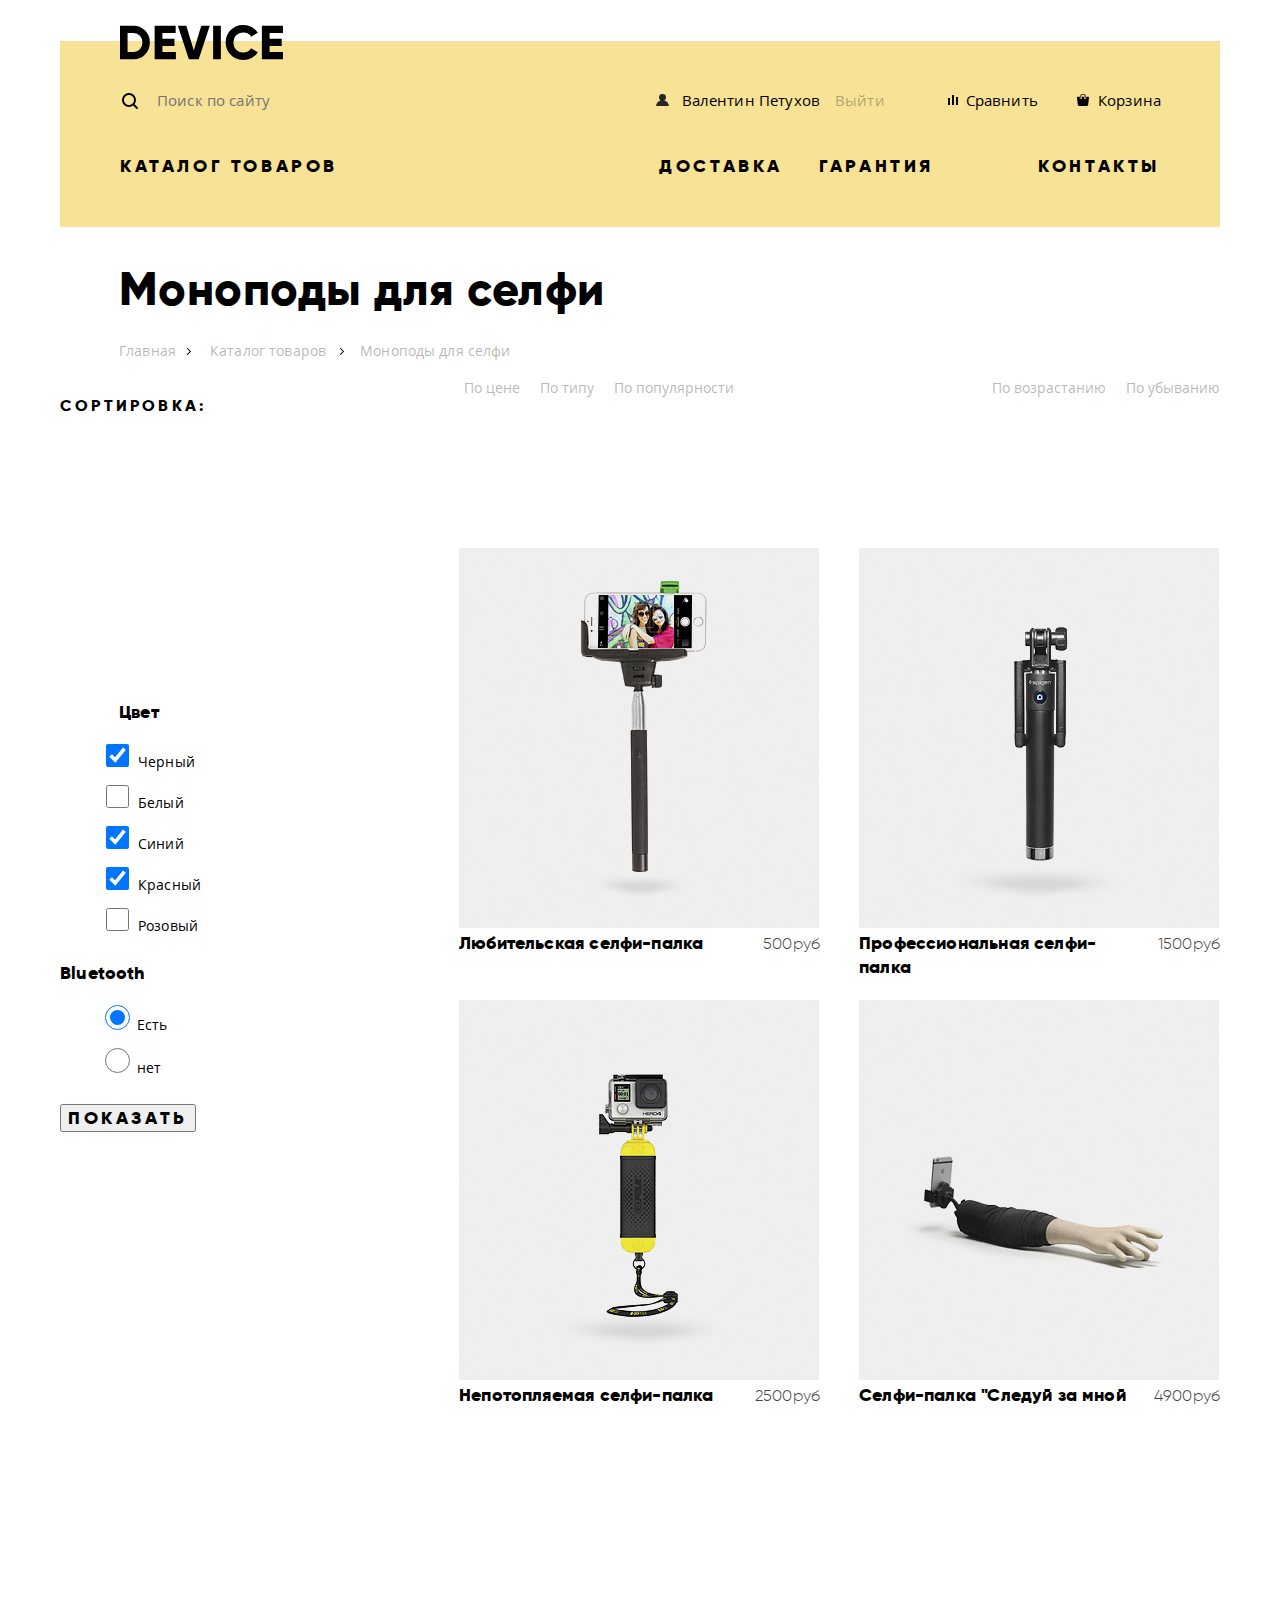
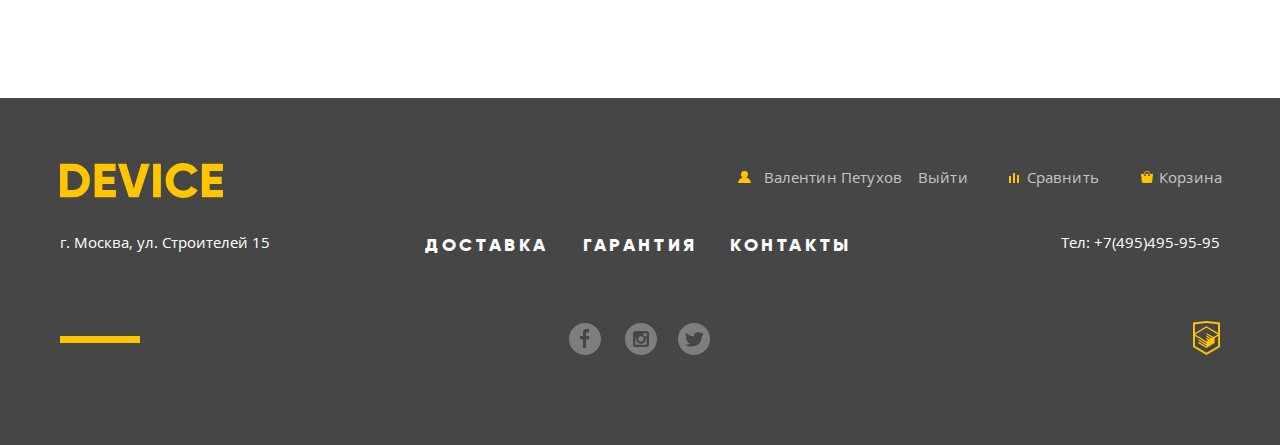
==== commit cbed043f: "Устранил замечания" ====
--- a/catalog.html
+++ b/catalog.html
@@ -15,9 +15,9 @@
 			</a>
 			<div class="user-nav-wrapper">
 				<form class="form-wrapper" action="#" method="post">
-					<img class="search-pic" src="img/search.svg">
-		        	<label class="form-search" for="search">Поиск по сайту</label>
-		       		<input type="search" name="search" id="search">
+		        	<label class="form-search visually-hidden" for="search"></label>
+		       		<input class="search-input" type="search" name="search" id="search" placeholder="Поиск по сайту">
+		       		<button class="search-button">Найти</button>
 		       	</form>
 		       	<div class="user-list-wrapper-cat">
 					<ul class="user-list-cat">
@@ -158,7 +158,7 @@
 					</ul>
 				</div>
 		  	</section>
-		  	<div class="footer-inf-part">
+		  	<div class="footer-inf-part-ct">
 				<p class="adress-ct">
 					г. Москва, ул. Строителей 15
 				</p>
@@ -174,6 +174,7 @@
 				</p>
 			</div>
 			<div class="footer-buttom-ct">
+				<div class="yellow-line-ct"></div>
 				<ul class="social-link-ct">
 					<li>
 						<a class="fb-footer-ct" href="http://www.facebook.com"><span class="visually-hidden">facebook</span></a>
--- a/css/style.css
+++ b/css/style.css
@@ -79,8 +79,8 @@
 /* index.html */
 /* классы header начало */
 .header-index {
-  margin-top: 40px;
-  padding-bottom: 161px;
+  margin-top: 41px;
+  padding-bottom: 163px;
   padding-left: 60px;
   padding-right: 60px;
   /*margin-bottom: ;*/
@@ -99,11 +99,7 @@
   justify-content: space-between;
 }
 
-.search-pic {
-  padding-left: 2px;
-  padding-top: 2px;
-}
-
+/*
 .form-search {
   font-family:"OpenSans", "Arial", sans-serif;
   font-size: 15px;
@@ -126,7 +122,7 @@
 .form-search:active {
   color: #000000;
 }
-
+*/
 
 
 .user-nav-wrapper {
@@ -354,7 +350,7 @@
   justify-content: space-between;
   margin: 0;
   padding: 0;
-  margin-top: 38px;
+  margin-top: 24px;
   list-style: none;
   /*outline: 2px solid green;*/
 }
@@ -555,11 +551,18 @@
 
 }
 
+.details {
+  display: flex;
+  margin: 0;
+  padding: 0;
+}
 
 .main-details {
   margin: 0;
   padding: 0;
-  margin-left: 22px;
+  /*margin-left: 41px;*/
+  margin-left: 0;
+  padding-left: 23px;
   font-family:"Gilroy", "Arial", sans-serif;
   font-size: 18px;
   font-weight: 800;
@@ -568,10 +571,49 @@
   line-height: 1.33;
   letter-spacing: 3.6px;
   text-align: center;
-  color: #000000;
+  color: rgb(0,0,0,1);
+  position: relative;
+  list-style: none;
   text-decoration: none;
   text-transform: uppercase;
 }
+
+.main-details:hover {
+  color: rgba(0,0,0,1);
+}
+
+.main-details:active {
+  color: rgba(0,0,0,0.3);
+}
+
+.main-details::before {
+  content: "";
+
+  position: absolute;
+  width: 260px;
+  height: 8px;
+  top: 6px;
+  left: 0;
+  z-index: -1;
+  background-color: #f0c52e;
+}
+
+.main-details:hover::before {
+  width: 260px;
+  height: 40px;
+  top: -10px;
+  left: 0;
+  z-index: -1;
+}
+
+.main-details:active::before {
+  width: 260px;
+  height: 40px;
+  top: -10px;
+  left: 0;
+  z-index: -1;
+}
+
 
 .contacts {
   font-family:"Gilroy", "Arial", sans-serif;
@@ -631,11 +673,18 @@
 }
 
 
+.contact-form {
+  display: flex;
+  margin: 0;
+  padding: 0;
+}
 
 .contact-us {
   margin: 0;
   padding: 0;
-  margin-left: 41px;
+  /*margin-left: 41px;*/
+  margin-left: 0;
+  padding-left: 41px;
   font-family:"Gilroy", "Arial", sans-serif;
   font-size: 18px;
   font-weight: 800;
@@ -644,9 +693,46 @@
   line-height: 1.33;
   letter-spacing: 3.6px;
   text-align: center;
-  color: #000000;
+  color: rgb(0,0,0,1);
+  position: relative;
   text-decoration: none;
   text-transform: uppercase;
+}
+
+.contact-us:hover {
+color: rgb(0,0,0,1);
+}
+
+.contact-us:active {
+  color: rgb(0,0,0,0.3);
+}
+
+.contact-us::before {
+  content: "";
+
+  position: absolute;
+  width: 260px;
+  height: 8px;
+  top: 6px;
+  left: 0;
+  z-index: -1;
+  background-color: #f0c52e;
+}
+
+.contact-us:hover::before {
+  width: 260px;
+  height: 40px;
+  top: -10px;
+  left: 0;
+  z-index: -1;
+}
+
+.contact-us:active::before {
+  width: 260px;
+  height: 40px;
+  top: -10px;
+  left: 0;
+  z-index: -1;
 }
 
 /* классы в main закончились */
@@ -664,7 +750,7 @@
 .footer-user-wrapper {
   display: flex;
   justify-content: flex-end;
-  margin-top: 14px;
+  margin-top: 15px;
   /*outline: 2px solid blue;*/
 
 }
@@ -855,14 +941,21 @@
   opacity: 0.3;
 }
 
-
-
-
 .footer-inf-part {
   display: flex;
   justify-content: space-between;
   margin: 0;
   padding: 0;
+  margin-top: 16px;
+  list-style: none;
+}
+
+.footer-inf-part-ct {
+  display: flex;
+  justify-content: space-between;
+  margin: 0;
+  padding: 0;
+  margin-top: 14px;
   list-style: none;
 }
 
@@ -949,7 +1042,7 @@
   display: flex;
   margin: 0;
   padding: 0;
-  margin-left: 470px;
+  margin-left: -4px;
   justify-content: space-between;
   text-decoration: none;
   list-style: none;
@@ -1135,7 +1228,7 @@
   left: 23px;
   
   width: 35px;
-  height: 32px;
+  height: 35px;
 
   background-image: url("../img/logo-htmlacademy.svg");
   background-repeat: no-repeat;
@@ -1151,82 +1244,27 @@
   opacity: 0.3;
 }
 
-<!------------------------>
-
-.footer-nl {
-  display: flex;
-  margin: 0;
-  padding: 0;
-  margin-top: 17px;
-  list-style: none;
+
+.footer-information {
+  display: flex;
   justify-content: space-between;
-}
-
-.footer-nl li:nth-of-type(1) {
-  margin-left: -54px;
-}
-.footer-nl li:nth-of-type(2) {
-  margin-left: 34px;
-}
-.footer-nl li:nth-of-type(3) {
-  margin-left: 32px;
-}
-
-.footer-nl a{
-  font-family:"Gilroy", "Arial", sans-serif;
-  font-size: 18px;
-  font-weight: 800;
-  font-style: normal;
-  font-stretch: normal;
-  line-height: 1.33;
-  letter-spacing: 3.6px;
-  text-align: left;
-  color: #ffffff;
-  text-transform: uppercase;
-  text-decoration: none;
-}
-
-.footer-nl a:hover {
-  opacity: 0.6
-}
-
-.footer-nl a:active {
-  opacity: 0.3
-}
-
-
-
-
-
-
-.adress {
-  display: flex;
-  margin: 0;
-  padding: 0;
-  font-family:"OpenSans", "Arial", sans-serif;
-  font-size: 15px;
-  font-style: normal;
-  font-stretch: normal;
-  line-height: 2;
-  letter-spacing: normal;
-  margin-top: 10px;
-  margin-right: 5px;
-  color: #ffffff;
-  /*outline: 2px solid orange;*/
-}
-
-.contact-number {
-  font-family:"OpenSans", "Arial", sans-serif;
-  font-size: 15px;
-  font-weight: 300;
-  font-style: normal;
-  font-stretch: normal;
-  line-height: 2;
-  letter-spacing: normal;
-  margin-top: 10px;
-  margin-left: 5px;
-  color: #ffffff;
-  /*outline: 2px solid gray;*/
+  margin: 0;
+  padding: 0;
+  list-style: none;
+}
+
+.adress-information {
+  display: flex;
+  margin: 0;
+  padding: 0;
+  list-style: none;
+}
+
+.footer-nl-information {
+  display: flex;
+  margin: 0;
+  padding: 0;
+
 }
 
 /*
@@ -1307,8 +1345,8 @@
 */
 
 .header-catalog {
-  margin-top: 40px;
-  padding-bottom: 47px;
+  margin-top: 41px;
+  padding-bottom: 48px;
   padding-left: 60px;
   padding-right: 60px;
   /*margin-bottom: ;*/
@@ -1337,7 +1375,7 @@
   padding: 0;
   margin: 0;
   margin-top: 114px;
-  margin-bottom: 271px;
+  margin-bottom: 270px;
   justify-content: space-between;
   /*outline: 2px dotted pink;*/
 }
@@ -2089,7 +2127,7 @@
   display: flex;
   margin: 0;
   padding: 0;
-  margin-top: 51px;
+  margin-top: 35px;
   justify-content: space-between;
   /*outline: 2px solid green;*/
 }
@@ -2098,7 +2136,7 @@
   display: flex;
   margin: 0;
   padding: 0;
-  margin-left: 470px;
+  margin-left: -4px;
   justify-content: space-between;
   text-decoration: none;
   list-style: none;
@@ -2284,7 +2322,7 @@
   left: 23px;
   
   width: 35px;
-  height: 32px;
+  height: 35px;
 
   background-image: url("../img/logo-htmlacademy.svg");
   background-repeat: no-repeat;
@@ -2500,11 +2538,195 @@
   opacity: 0.3;
 }
 
---------------------------------------
-
-
-
-
-
-
-
+
+.yellow-line {
+  display: flex;
+  margin: 0;
+  padding: 0;
+
+}
+
+.yellow-line {
+  position: relative;
+  margin: 0;
+  margin-left: 0px;
+  font-size: 30px;
+  line-height: 42px;
+}
+
+.yellow-line::before {
+  content: "";
+
+  position: absolute;
+  width: 80px;
+  height: 7px;
+  top: 27px;
+  background-color: #ffc600;
+  
+}
+
+.yellow-line-ct {
+  display: flex;
+  margin: 0;
+  padding: 0;
+
+}
+
+.yellow-line-ct {
+  position: relative;
+  
+  margin: 0;
+  margin-left: 0px;
+  font-size: 30px;
+  line-height: 42px;
+}
+
+.yellow-line-ct::before {
+  content: "";
+
+  position: absolute;
+
+  width: 80px;
+  height: 7px;
+  top: 27px;
+
+  background-color: #ffc600;
+  
+}
+
+.grey-line-1 {
+  display: flex;
+  margin: 0;
+  padding: 0;
+}
+
+.grey-line-1 {
+  position: relative;
+  margin: 0;
+  margin-left: 0px;
+  font-size: 30px;
+  line-height: 42px;
+}
+
+.grey-line-1::before {
+  content: "";
+
+  position: absolute;
+  width: 80px;
+  height: 7px;
+  top: -16px;
+  background-color: #000000;
+  
+}
+
+
+.grey-line-2 {
+  display: flex;
+  margin: 0;
+  padding: 0;
+
+}
+
+.grey-line-2 {
+  position: relative;
+  margin: 0;
+  margin-left: 0px;
+  font-size: 30px;
+  line-height: 42px;
+}
+
+.grey-line-2::before {
+  content: "";
+  position: absolute;
+  width: 80px;
+  height: 7px;
+  top: -16px;
+  background-color: #000000;
+}
+
+
+.search-input {
+  box-sizing: border-box;
+  width: 356px;
+  height: 49px;
+  font-family:"OpenSans", "Arial", sans-serif;
+  font-size: 15px;
+  font-weight: 300;
+  font-style: normal;
+  font-stretch: normal;
+  line-height: 2;
+  letter-spacing: 0.15px;
+  text-align: left;
+  padding-left: 38px;
+  padding-bottom: 13px;
+  color: rgba(0, 0, 0, 0.3);
+  border: none;
+  background: transparent;
+  border-bottom: 2px solid transparent;
+}
+
+
+.form-search {
+  position: relative;
+}
+
+
+.form-search::after {
+  content: "";
+  position: absolute;
+  top: 12px;
+  left: 3px;
+  width: 16px;
+  height: 18px;
+  background-image: url("../img/search.svg");
+  background-repeat: no-repeat;
+  background-position: 0 0;
+}
+
+.search-input:hover {
+  height: 49px;
+  color: rgba(0, 0, 0, 0.6);
+}
+
+.search-input:active,
+.search-input:focus {
+  height: 49px;
+  outline: none;
+  color: rgba(0, 0, 0, 1);
+  border-bottom: 2px solid black;
+}
+
+.search-button {
+  display: none;
+  box-sizing: border-box;
+  height: 49px;
+  font-family: OpenSans;
+  font-size: 15px;
+  font-weight: 300;
+  font-style: normal;
+  font-stretch: normal;
+  line-height: 2;
+  letter-spacing: 0.15px;
+  text-align: center;
+  color: #000000;
+  border: solid 2px #000000;
+}
+
+.search-input:active ~ .search-button,
+.search-input:focus ~ .search-button {
+  display: block;
+}
+
+.search-button:hover {
+  display: block;
+  color: #ffffff;
+  border: solid 2px #000000;
+  background-color: #000000;
+}
+
+.search-button:active {
+  display: block;
+  color: rgba(255, 255, 255, 0.3);
+  border: solid 2px #000000;
+  background-color: #000000;
+}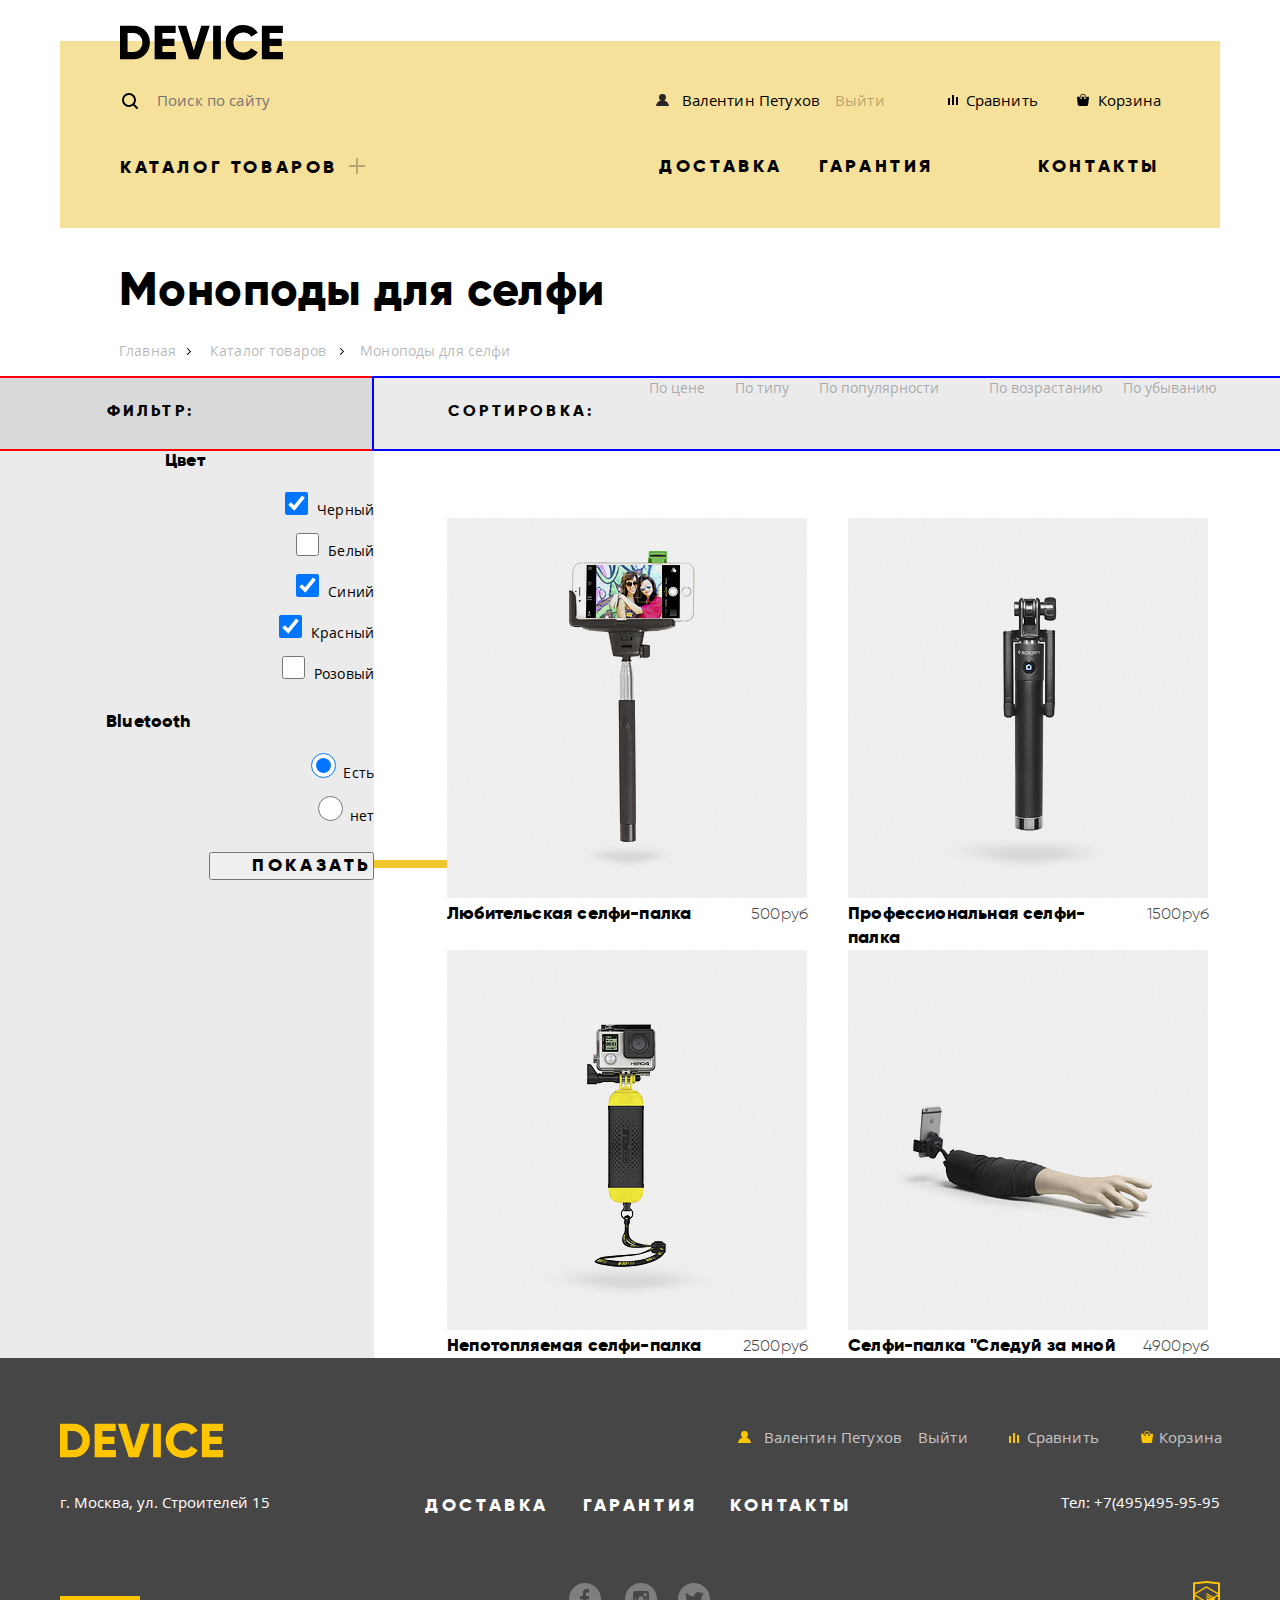
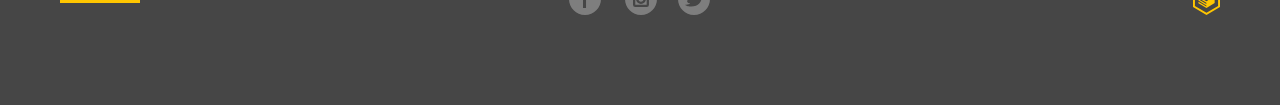
==== commit df5fed9d: "Декоративные элементы" ====
--- a/catalog.html
+++ b/catalog.html
@@ -31,44 +31,141 @@
 				</div>
 			</div>
 	  	</section>
-	        <nav class="header-navigation">
-	        	<ul class="nav-list">
-	        		<li><a href="catalog.html">Каталог товаров</a></li>
-	        			<ul class="items-list">
-	        				<li><a href="#">Виртуальная реальность</a></li>
-	        				<li><a href="#">Моноподы для селфи</a></li>
-	        				<li><a href="#">Экшн-камер</a></li>
-	        				<li><a href="#">Фитнес-браслеты</a></li>
-	        				<li><a href="#">Умные часы</a></li>
-	        				<li><a href="#">Квадрокоптеры</a></li>
-	        			</ul> 
-	        		<li><a href="delivery.html">Доставка</a></li>
-	        		<li><a href="warranty.html">Гарантия</a></li>
-	        		<li><a href="contacts.html">Контакты</a></li>
-	        	</ul>
-	        </nav>
+	    <nav class="header-navigation">
+	        <ul class="nav-list">
+	        	<li class="pzd">
+	        		<a class="catalog-link" href="#">Каталог товаров</a>
+		        	<div class="pzd-wrapper-catalog">
+		        		<ul class="pzd1-catalog">
+				        	<li><a href="#">Виртуальная реальность</a></li>
+				        	<li><a href="#">Моноподы для селфи</a></li>
+				        	<li><a href="#">Экшн-камер</a></li>
+				        </ul>
+				        <ul class="pzd2-catalog">
+				        	<li><a href="#">Фитнес-браслеты</a></li>
+				        	<li><a href="#">Умные часы</a></li>
+				        </ul>
+				        <ul class="pzd3-catalog">
+				        	<li><a href="#">Квадрокоптеры</a></li>
+			        	</ul>
+			     	</div>
+	        	</li>
+	        	<li><a href="delivery.html">Доставка</a></li>
+	        	<li><a href="warranty.html">Гарантия</a></li>
+	        	<li><a href="contacts.html">Контакты</a></li>
+	        </ul>
+	    </nav>
     </header>
     <main>
     	<div class="container">
 	    	<h1 class="catalog-head">Моноподы для селфи</h1>
-		    	<div class="div-list">
-		    		<ul class="list-nav">
-			    		<li><a class="arrow" href="index.html">Главная</a></li>
-			    		<li><a class="arrow-2" href="catalog.html">Каталог товаров</a></li>
-			    		<li><a href="#">Моноподы для селфи</a></li>
-			    	</ul>
-		    	</div>
-		    	<div class="div-list">
-					<p class="sort-head">Сортировка:</p>
-					<ul class="sort-func">
-						<li><a href="">По цене</a></li>
-						<li><a href="">По типу</a></li>
-						<li><a href="">По популярности</a></li>
-					</ul>
-					<ul class="sort-func">
+		    <div class="div-list">
+		    	<ul class="list-nav">
+			    	<li><a class="arrow" href="index.html">Главная</a></li>
+			    	<li><a class="arrow-2" href="catalog.html">Каталог товаров</a></li>
+			    	<li><a href="#">Моноподы для селфи</a></li>
+			    </ul>
+		    </div>
+		</div>
+		<div class="content-index-wrapper">
+			<section class="container-lvl1">
+				<div class="filter-head">Фильтр:</div>
+				<form class="filter" method="get" action="#">
+				    		<h2 class="color-form">Цвет</h2>
+				    		<ul class="color-list">
+				    			<li>
+				    				<input class="checkbox-type" type="checkbox" name="black" id="filter-black" checked>
+				    				<label for="filter-black">Черный</label>
+				    			</li>
+				    			<li>
+				    				<input class="checkbox-type" type="checkbox" name="white" id="filter-white">
+				    				<label for="filter-white">Белый</label>
+				    			</li>
+				    			<li>
+				    				<input class="checkbox-type" type="checkbox" name="blue" id="filter-blue" checked>
+				    				<label for="filter-blue">Синий</label>
+				    			</li>
+				    			<li>
+				    				<input class="checkbox-type" type="checkbox" name="red" id="filter-red" checked>
+				    				<label for="filter-red">Красный</label>
+				    			</li>
+				    			<li>
+				    				<input class="checkbox-type" type="checkbox" name="pink" id="filter-pink">
+				    				<label for="filter-pink">Розовый</label>
+				    			</li>
+				    		</ul>
+				    		<h2 class="Bluetooth-form">Bluetooth</h2>
+				    		<ul class="Bluetooth-list">
+				    			<li>
+				    				<input class="radio-type" type="radio" name="Bluetooth-yes" id="filter-Bluetooth-yes"  checked>
+				    				<label for="filter-Bluetooth-yes">Есть</label>
+				    			</li>
+				    			<li>
+				    				<input class="radio-type" type="radio" name="Bluetooth-no" id="filter-Bluetooth-no">
+				    				<label for="filter-Bluetooth-no">нет</label>
+				    			</li>
+				    		</ul>
+				    	<button class="contact-us" type="submit">ПОКАЗАТЬ</button>
+			    	</form>
+			</section>
+			<section class="container-lvl2">
+					<h2 class="visually-hidden">Каталог товаров</h2>
+					<div class="sort-wrapper">
+						<div class="sort-head">Сортировка:</div>
+						<ul class="sort-func-1">
+							<li><a href="">По цене</a></li>
+							<li><a href="">По типу</a></li>
+							<li><a href="">По популярности</a></li>
+						</ul>
+						<ul class="sort-func-2">
 							<li><a href="">По возрастанию</a></li>
 							<li><a href="">По убыванию</a></li>
-					</ul>
+						</ul>
+					</div>
+					<ul class="items-description">
+						<li class="catalog-item">
+							<img src="img/item-1-jpg.jpg" alt="Изображение 1 (Любительская селфи-палка)">
+							<div class="item-text">
+								<h3 class="separator-h"><a href="#">Любительская селфи-палка</a><span class="price-items">500руб</span></h3>
+							</div>
+						</li>
+						<li class="catalog-item">
+							<img src="img/item-2-jpg.jpg" alt="Изображение 2 (Профессиональная селфи-палка)">
+							<div class="item-text">
+								<h3 class="separator-h"><a href="">Профессиональная селфи-палка</a><span class="price-items">1500руб</span></h3>
+							</div>
+						</li>
+						<li class="catalog-item">
+							<img src="img/item-3-jpg.jpg" alt="Изображение 3 (Непотопляемая селфи-палка)">
+							<div class="item-text">
+								<h3 class="separator-h"><a href="#">Непотопляемая селфи-палка</a><span class="price-items">2500руб</span></h3>
+							</div>
+						</li>
+						<li class="catalog-item">
+							<img src="img/item-4-jpg.jpg" alt="Изображение 4 (Селфи-палка Следуй за мной)">
+							<div class="item-text">
+								<h3 class="separator-h"><a href="#">Селфи-палка "Следуй за мной</a><span class="price-items">4900руб</span></h3>
+							</div>
+						</li>
+					</ul>
+			</section>
+		</div>
+		<!--
+		<div class="container-sort">
+			    <div class="div-list-sort">
+					<div class="flex-container">
+				    	<div class="filter-head">Фильтр:</div>
+						<div class="sort-head">Сортировка:</div>
+						<ul class="sort-func">
+							<li><a href="">По цене</a></li>
+							<li><a href="">По типу</a></li>
+							<li><a href="">По популярности</a></li>
+						</ul>
+						<ul class="sort-func">
+							<li><a href="">По возрастанию</a></li>
+							<li><a href="">По убыванию</a></li>
+						</ul>
+					</div>
 				</div>
 		    	<div class="super-container">
 		    		<div class="container-lvl1">
@@ -141,6 +238,7 @@
 					</section>
 				</div>
 		</div>
+	-->
     </main>
     <footer class="footer-catalog">
     	<div class="container">
--- a/css/style.css
+++ b/css/style.css
@@ -65,6 +65,12 @@
   box-sizing: border-box;
   width: 1160px;
   margin: 0 auto;
+}
+
+.container-sort {
+  box-sizing: border-box;
+  margin: 0 auto;
+  margin-top: 47px;
 }
 
 .visually-hidden {
@@ -84,7 +90,8 @@
   padding-left: 60px;
   padding-right: 60px;
   /*margin-bottom: ;*/
-  background-color: rgba(240, 197, 46, 0.5);
+  /*background-color: rgba(240, 197, 46, 0.5);*/
+  background-color: rgba(246, 225, 154);
   /*outline: 2px solid fuchsia;*/
 }
 
@@ -345,6 +352,7 @@
 
 
 
+
 .nav-list {
   display: flex;
   justify-content: space-between;
@@ -352,29 +360,25 @@
   padding: 0;
   margin-top: 24px;
   list-style: none;
-  /*outline: 2px solid green;*/
-}
-
-.nav-list li {
-  /*outline: 1px dotted fuchsia;*/
-}
-
-.nav-list li a {
-  /*outline: 1px dashed blue;*/
-}
-
-.nav-list li:nth-of-type(1) {
-  margin-right: 320px;
-}
-.nav-list li:nth-of-type(2) {
+  
+}
+
+
+.nav-list > li:nth-of-type(1) {
+  margin-left: 0px;
+}
+.nav-list > li:nth-of-type(2) {
+  margin-left: 320px;
   margin-right: 35px;
 }
-.nav-list li:nth-of-type(3) {
+.nav-list > li:nth-of-type(3) {
   margin-right: 103px;
 }
 
 
+
 .nav-list a{
+  display: block;
   font-size: 18px;
   font-weight: 800;
   font-style: normal;
@@ -395,12 +399,9 @@
   opacity: 0.3
 }
 
+
 .catalog-link {
   position: relative;
-  /*
-  background: rgba(234, 255, 45, 0.2);
-  box-shadow: inset 0 0 0 2px rgb(234, 255, 45);
-  */
 }
 
 .catalog-link::after {
@@ -427,41 +428,314 @@
 }
 
 
-.items-list {
-  list-style: none;
-  margin: 0;
-  padding: 0;
-  display: none;
-}
-
-.items-list a {
-  font-family:"OpenSans", "Arial", sans-serif;
+
+.pzd {
+  margin: 0;
+  padding: 0;
+  margin-top: 1px;
+  margin-left: 0;
+  position: relative;
+  list-style: none;
+  
+}
+
+.pzd-wrapper {
+  display: flex;
+  position: absolute;
+  width: 1161px;
+  margin: 0;
+  padding: 0;
+  
+  margin-left: -60px;
+  list-style: none;
+  background-color: rgba(246, 225, 154);
+  /*outline: 2px solid green;*/
+}
+
+.pzd1 { 
+  margin: 0;
+  padding: 0;
+  margin-top: 40px;
+  padding-left: 58px;
+  list-style: none;
+}
+
+.pzd2 { 
+  margin: 0;
+  padding: 0;
+  margin-top: 40px;
+  padding-left: 58px;
+  list-style: none;
+}
+
+.pzd3 { 
+  margin: 0;
+  padding: 0;
+  margin-top: 40px;
+  padding-left: 77px;
+  list-style: none;
+}
+
+.pzd1 li {
+  margin: 0;
+  padding: 0;
+  margin-top: 0;
+  margin-left: 0;
+}
+
+.pzd2 li {
+  margin: 0;
+  padding: 0;
+  margin-top: 0;
+  margin-left: 0;
+}
+
+.pzd3 li {
+  margin: 0;
+  padding: 0;
+  margin-top: 0;
+  margin-left: 0;
+}
+
+
+.pzd1 a,
+.pzd2 a,
+.pzd3 a {
+  margin: 0;
+  padding: 0;
+  font-family: OpenSans;
   font-size: 15px;
   font-weight: 300;
-  font-style: normal;
-  font-stretch: normal;
+  font-stretch: normal;
+  font-style: normal;
   line-height: 2.4;
   letter-spacing: 0.15px;
   text-align: left;
-  color: #000000;
   text-transform: none;
   text-decoration: none;
-}
-
-.items-list a:hover {
-  opacity: 0.6;
-}
-
-.items-list a:active {
-  opacity: 0.3;
-}
+  /*outline: 2px dotted blue;*/
+}
+
+ 
+.pzd1, 
+.pzd2, 
+.pzd3 {
+  display: none;
+  /*display: block;*/
+}
+
+.pzd:hover .pzd1, 
+.pzd:hover .pzd2, 
+.pzd:hover .pzd3 {
+  display: block;
+  /*display: none;*/
+}
+
+
+
+
+.pzd-wrapper-catalog {
+  display: flex;
+  position: absolute;
+  width: 1161px;
+  margin: 0;
+  padding: 0;
+  
+  margin-left: -60px;
+  list-style: none;
+  /*outline: 2px solid green;*/
+  /*background-color: rgba(240, 197, 46, 0.5);*/
+  background-color: rgba(246, 225, 154);
+}
+
+.pzd1-catalog { 
+  margin: 0;
+  padding: 0;
+  margin-top: 40px;
+  padding-left: 58px;
+  list-style: none;
+}
+
+.pzd2-catalog { 
+  margin: 0;
+  padding: 0;
+  margin-top: 40px;
+  padding-left: 58px;
+  list-style: none;
+}
+
+.pzd3-catalog { 
+  margin: 0;
+  padding: 0;
+  margin-top: 40px;
+  padding-left: 77px;
+  list-style: none;
+}
+
+.pzd1-catalog li {
+  margin: 0;
+  padding: 0;
+  margin-top: 0;
+  margin-left: 0;
+}
+
+.pzd2-catalog li {
+  margin: 0;
+  padding: 0;
+  margin-top: 0;
+  margin-left: 0;
+}
+
+.pzd3-catalog li {
+  margin: 0;
+  padding: 0;
+  margin-top: 0;
+  margin-left: 0;
+}
+
+
+.pzd1-catalog a,
+.pzd2-catalog a,
+.pzd3-catalog a {
+  margin: 0;
+  padding: 0;
+  font-family: OpenSans;
+  font-size: 15px;
+  font-weight: 300;
+  font-stretch: normal;
+  font-style: normal;
+  line-height: 2.4;
+  letter-spacing: 0.15px;
+  text-align: left;
+  text-transform: none;
+  text-decoration: none;
+  /*outline: 2px dotted blue;*/
+}
+
+ 
+.pzd1-catalog, 
+.pzd2-catalog, 
+.pzd3-catalog {
+  display: none;
+  /*display: block;*/
+}
+
+.pzd:hover .pzd1-catalog, 
+.pzd:hover .pzd2-catalog, 
+.pzd:hover .pzd3-catalog {
+  display: block;
+  /*display: none;*/
+}
+
+.pzd-catalog:focus .pzd1-catalog, 
+.pzd-catalog:focus .pzd2-catalog, 
+.pzd-catalog:focus .pzd3-catalog {
+  display: block;
+  /*display: none;*/
+}
+
+
+
+
+/*
+
+.nav-list {
+  display: flex;
+  justify-content: space-between;
+  margin: 0;
+  padding: 0;
+  margin-top: 24px;
+  list-style: none;
+  outline: 2px solid green;
+}
+
+
+.nav-list li:nth-of-type(1) {
+  margin-right: 320px;
+}
+.nav-list li:nth-of-type(2) {
+  margin-right: 35px;
+}
+.nav-list li:nth-of-type(3) {
+  margin-right: 103px;
+}
+
+.nav-list> li {
+  position: relative;
+  display: inline-block;
+}
+
+.nav-list a{
+  display: block;
+  font-size: 18px;
+  font-weight: 800;
+  font-style: normal;
+  font-stretch: normal;
+  line-height: 1.33;
+  letter-spacing: 3.6px;
+  text-align: left;
+  color: #000000;
+  text-transform: uppercase;
+  text-decoration: none;
+}
+
+.nav-list a:hover {
+  opacity: 0.6
+}
+
+.nav-list a:active {
+  opacity: 0.3
+}
+
+
+.catalog-link {
+  position: relative;
+}
+
+.catalog-link::after {
+  content: "";
+  position: absolute;
+  top: 2px;
+  right: -27px;
+  
+  width: 16px;
+  height: 18px;
+
+  background-image: url("../img/plus.svg");
+  background-repeat: no-repeat;
+  background-position: 0 0; 
+  opacity: 0.3;
+}
+
+.catalog-link:hover::after {
+  opacity: 0.3;
+}
+
+.catalog-link:active::after {
+  opacity: 0.3;
+}
+
+*/
 
 .header-navigation {
 
 
 }
+
 /* классы в header закончились */
 /* классы в main, начало*/
+
+.content-index-wrapper {
+  display: flex;
+  margin: 0;
+  padding: 0;
+  justify-content: center;
+}
+
+
+
+
+
 
 .main-tool {
   margin-top: 1467px;
@@ -1350,14 +1624,15 @@
   padding-left: 60px;
   padding-right: 60px;
   /*margin-bottom: ;*/
-  background-color: rgba(240, 197, 46, 0.5);
+  /*background-color: rgba(240, 197, 46, 0.5);*/
+  background-color: rgba(246, 225, 154);
   /*outline: 2px solid fuchsia;*/
 }
 
 .catalog-head {
   margin: 0;
   padding: 0;
-  margin-top: 39px;
+  margin-top: 38px;
   margin-left: 59px;
   font-family:"Gilroy", "Arial", sans-serif;
   font-size: 47px;
@@ -1381,13 +1656,22 @@
 }
 
 .container-lvl1 {
-  width: 180px;
-  margin-top: 153px;
+  display: flex;
+  flex-direction: column;
+  align-items: flex-end;
+  flex-grow: 2;
+  text-align: right;
+  margin: 0;
+  padding: 0;
+  background-color: #ebebeb;
   /*outline: 2px dotted green;*/
 }
 
 .container-lvl2 {
-  width: 800px;
+  margin: 0;
+  padding: 0;
+
+
   /*outline: 2px dotted purple;*/
 }
 
@@ -1464,9 +1748,24 @@
   margin-bottom: 15px;
   justify-content: space-between;
   /*outline: 2px solid brown;*/
-
-}
-
+}
+
+.div-list-sort {
+  padding: 0;
+  margin: 0;
+  width: 100%;
+  height: 71px;
+  box-sizing: border-box;
+  text-align: center;
+  outline: 2px solid brown;
+  
+}
+
+.flex-container {
+display: flex;
+flex-direction: row;
+justify-content: center;
+}
 
 
 .list-nav {
@@ -1615,9 +1914,7 @@
   opacity: 0.6;
 }
 
-.checkbox-type:action {
-  width: 1440px;
-  height: 6228px;
+.checkbox-type:active {
   object-fit: contain;
 }
 
@@ -1662,9 +1959,8 @@
   opacity: 0.6;
 }
 
-.radio-type:action {
-  width: 1440px;
-  height: 6228px;
+.radio-type:active {
+  
   object-fit: contain;
 }
 
@@ -1687,7 +1983,16 @@
 }
  */
 
-.sort-head {
+.filter-head {
+  box-sizing: border-box;
+  height: 71px;
+  /*flex-grow: 2;*/
+  align-self: stretch;
+  margin: 0;
+  padding: 0;
+  padding-top: 21px;
+  padding-bottom: 26px;
+  padding-right: 180px;
   font-family:"Gilroy", "Arial", sans-serif;
   font-size: 16px;
   font-weight: 800;
@@ -1695,43 +2000,53 @@
   font-stretch: normal;
   line-height: 1.5;
   letter-spacing: 3.2px;
-  text-align: left;
+  text-align: right;
   color: #000000;
   text-transform: uppercase;
-}
-
-
-
-.sort-func {
+  outline: 2px solid red;
+  background-color: #d9d9d9;
+}
+
+.filter {
+  width: 268px;
+}
+
+.sort-head {
+  margin: 0;
+  padding-top: 21px;
+  padding-bottom: 26px;
+  padding-left: 74px;
+  padding-right: 55px;
+  font-family:"Gilroy", "Arial", sans-serif;
+  font-size: 16px;
+  font-weight: 800;
+  font-style: normal;
+  font-stretch: normal;
+  line-height: 1.5;
+  letter-spacing: 3.2px;
+  text-align: left;
+  color: #000000;
+  text-transform: uppercase;
+}
+
+
+
+.sort-func-1 {
   display: flex;
   padding: 0;
   margin: 0;
   justify-content: space-around;
   list-style: none;
-  /*outline: 2px solid red;*/
-}
-
-.sort-func li {
-  padding: 0;
-  margin: 0;
-  padding-left: 20px;
-}
-
-.sort-func {
-  display: flex;
-  padding: 0;
-  margin: 0;
-  justify-content: space-around;
-  /*outline: 2px solid red;*/
-}
-
-.sort-func li {
-  padding: 0;
-  margin: 0;
-  padding-left: 20px;
-}
-
-.sort-func a {
+}
+
+.sort-func-1 li {
+  padding: 0;
+  margin: 0;
+  padding-right: 30px;
+}
+
+
+.sort-func-1 a {
   font-family:"OpenSans", "Arial", sans-serif;
   font-size: 14px;
   font-weight: normal;
@@ -1744,11 +2059,11 @@
   text-decoration: none;
 }
 
-.sort-func a:hover {
+.sort-func-1 a:hover {
   color: rgba(0, 0, 0, 0.6);
 }
 
-.sort-func a:action {
+.sort-func-1 a:action {
   font-family:"OpenSans", "Arial", sans-serif;
   font-size: 14px;
   font-weight: normal;
@@ -1760,16 +2075,70 @@
   color: #000000;
 }
 
+.sort-func-2 {
+  display: flex;
+  padding: 0;
+  margin: 0;
+  justify-content: space-around;
+  list-style: none;
+}
+
+.sort-func-2 li {
+  padding: 0;
+  margin: 0;
+  padding-left: 20px;
+}
+
+
+.sort-func-2 a {
+  font-family:"OpenSans", "Arial", sans-serif;
+  font-size: 14px;
+  font-weight: normal;
+  font-style: normal;
+  font-stretch: normal;
+  line-height: 1.29;
+  letter-spacing: normal;
+  text-align: left;
+  color: rgba(0, 0, 0, 0.3);
+  text-decoration: none;
+}
+
+.sort-func-2 a:hover {
+  color: rgba(0, 0, 0, 0.6);
+}
+
+.sort-func-2 a:action {
+  font-family:"OpenSans", "Arial", sans-serif;
+  font-size: 14px;
+  font-weight: normal;
+  font-style: normal;
+  font-stretch: normal;
+  line-height: 1.29;
+  letter-spacing: normal;
+  text-align: left;
+  color: #000000;
+}
+
+
+
+
 .items-description {
   display: flex;
   flex-wrap: wrap;
-  padding: 0;
-  margin: 0;
-  width: 100%;
+  width: 833px;
+  padding: 0;
+  margin: 0;
+  padding-left: 73px;
+  padding-top: 69px;
   /*justify-content: space-around;*/
   list-style: none;
 }
 
+.items-description li {
+  margin: 0;
+  padding: 0;
+  margin-right: 40px;
+}
 
 .items-description a {
   font-family:"Gilroy", "Arial", sans-serif;
@@ -2536,6 +2905,34 @@
 
 .logo-header-cat:active {
   opacity: 0.3;
+}
+
+
+.white-line {
+  display: flex;
+  margin: 0;
+  padding: 0;
+
+}
+
+.white-line {
+  position: relative;
+  margin: 0;
+  margin-left: 0px;
+  font-size: 30px;
+  line-height: 42px;
+}
+
+.white-line::before {
+  content: "";
+
+  position: absolute;
+  width: 100px;
+  height: 7px;
+  top: 89px;
+  margin-left: 540px;
+  background-color: #ffffff;
+  
 }
 
 
@@ -2729,4 +3126,400 @@
   color: rgba(255, 255, 255, 0.3);
   border: solid 2px #000000;
   background-color: #000000;
+}
+
+
+
+
+.modal {
+  box-sizing: border-box;
+  margin-right: auto;
+  margin-left: auto;
+  padding-right: 100px;
+  padding-left: 100px;
+  position: fixed;
+  
+  color: #000000;
+
+  background-color: white;
+  background-position: 0 0;
+  background-repeat: repeat;
+  box-shadow: 0px 10px 20px 0 rgba(4, 6, 6, 0.2);
+}
+
+
+
+.modal-form {
+  top: 120px;
+  left: 30%;
+
+  width: 960px;
+  height: 553px;
+  margin-left: -230px;
+}
+
+.modal-close {
+  position: absolute;
+  top: 22px;
+  right: 22px;
+  
+  width: 55px;
+  height: 55px;
+  border: 0;
+  cursor: pointer;
+}
+
+
+.modal-close::after {
+  content: "";
+
+  position: absolute;
+  top: 0;
+  right: 0;
+
+  width: 55px;
+  height: 55px;
+  background-image: url("../img/modal-close.svg");
+  opacity: 0.5;
+}
+
+
+.contact-form-modal {
+  display: flex;
+  flex-wrap: wrap;
+  margin: 0;
+  padding: 0;
+  margin-top: 99px;
+  justify-content: space-between;
+}
+
+.modal-item-1 {
+  width: 360px;
+  margin: 0;
+  padding: 0;
+  
+  margin-top: 15px;
+  margin-bottom: 15px;
+} 
+
+.modal-item-1 input {
+  height: 50px;
+  width: 360px;
+  border: none;
+  background-color: #e5e5e5;
+}
+
+.modal-item-1 input:focus {
+  border-color: #663d15;
+}
+
+.modal-item-2 {
+  width: 360px;
+  margin: 0;
+  padding: 0;
+  margin-top: 15px;
+  margin-bottom: 15px;
+} 
+
+.modal-item-2 input {
+  height: 50px;
+  width: 360px;
+  border: none;
+  background-color: #e5e5e5;
+}
+
+.modal-item-2 input:focus {
+  border-color: #663d15;
+}
+
+
+.label-modal {
+  margin: 0;
+  padding: 0;
+  margin-top: 13px;
+  margin-bottom: 15px;
+  font-family: Gilroy;
+  font-size: 18px;
+  font-weight: 800;
+  font-style: normal;
+  font-stretch: normal;
+  line-height: 1.33;
+  letter-spacing: normal;
+  text-align: left;
+  color: #000000;
+}
+
+.input-modal {
+  width: 360px;
+  margin: 0;
+  padding: 0;
+  margin-top: 15px;
+  margin-bottom: 15px;
+  font-family: OpenSans;
+  font-size: 14px;
+  font-weight: normal;
+  font-style: normal;
+  font-stretch: normal;
+  line-height: 1.29;
+  letter-spacing: normal;
+  text-align: left;
+  color: rgba(70, 70, 70, 0.4);
+}
+
+.modal-text {
+  width: 140px;
+  margin: 0;
+  padding: 0;
+  margin-top: 15px;
+  margin-bottom: 15px;
+} 
+
+.modal-text input {
+  border: none;
+  background-color: #e5e5e5;
+}
+
+.modal-text input:focus {
+  border-color: #663d15;
+}
+
+.text-title-modal{
+  margin: 0;
+  padding: 0;
+  font-family: Gilroy;
+  font-size: 18px;
+  font-weight: 800;
+  font-style: normal;
+  font-stretch: normal;
+  line-height: 1.33;
+  letter-spacing: normal;
+  text-align: left;
+  color: #000000;
+}
+
+
+.modal-text-box {
+  width: 760px;
+  height: 156px;
+  margin: 0;
+  padding: 0;
+  margin-top: 15px;
+  margin-bottom: 15px;
+  font-family: OpenSans;
+  font-size: 14px;
+  font-weight: normal;
+  font-style: normal;
+  font-stretch: normal;
+  line-height: 1.29;
+  letter-spacing: normal;
+  text-align: left;
+  color: rgba(70, 70, 70, 0.4);
+}
+
+
+.modal-button {
+  background: transparent;
+  border: none;
+  width: 200px;
+}
+
+
+.contact-us-modal {
+  margin: 0;
+  padding: 0;
+  /*margin-left: 41px;*/
+  margin-left: 0;
+  
+  font-family:"Gilroy", "Arial", sans-serif;
+  font-size: 18px;
+  font-weight: 800;
+  font-style: normal;
+  font-stretch: normal;
+  line-height: 1.33;
+  letter-spacing: 3.6px;
+  text-align: center;
+  color: rgb(0,0,0,1);
+  position: relative;
+  text-decoration: none;
+  text-transform: uppercase;
+}
+
+.contact-us-modal:hover {
+color: rgb(0,0,0,1);
+}
+
+.contact-us-modal:active {
+  color: rgb(0,0,0,0.3);
+}
+
+.contact-us-modal::before {
+  content: "";
+
+  position: absolute;
+  width: 200px;
+  height: 8px;
+  top: 6px;
+  left: 0;
+  z-index: -1;
+  background-color: #f0c52e;
+}
+
+.contact-us-modal:hover::before {
+  width: 200px;
+  height: 40px;
+  top: -10px;
+  left: 0;
+  z-index: -1;
+}
+
+.contact-us-modal:active::before {
+  width: 200px;
+  height: 40px;
+  top: -10px;
+  left: 0;
+  z-index: -1;
+}
+
+
+
+
+.modal-2 {
+  box-sizing: border-box;
+  margin-right: auto;
+  margin-left: auto;
+  padding-right: 100px;
+  padding-left: 100px;
+  position: fixed;
+  
+  color: #000000;
+
+  background-color: white;
+  background-position: 0 0;
+  background-repeat: repeat;
+  box-shadow: 0px 10px 20px 0 rgba(4, 6, 6, 0.2);
+}
+
+
+.modal-form-2 {
+  top: 120px;
+  left: 30%;
+
+  width: 960px;
+  height: 553px;
+  margin-left: -230px;
+}
+
+.modal-close-2 {
+  position: absolute;
+  top: 22px;
+  right: 22px;
+  
+  width: 55px;
+  height: 55px;
+  border: 0;
+  cursor: pointer;
+  background: transparent;
+}
+
+
+.modal-close-2::after {
+  content: "";
+
+  position: absolute;
+  top: 0;
+  right: 0;
+
+  width: 55px;
+  height: 55px;
+  background-image: url("../img/modal-close.svg");
+  opacity: 0.5;
+}
+
+.big-map-modal {
+  padding: 0;
+  margin: 0;
+  width: 960px;
+  height: 559px;
+  margin-left: -100px;
+}
+
+
+
+
+
+
+
+
+
+
+
+
+
+
+
+
+
+
+
+
+
+
+
+
+
+
+
+
+
+
+
+
+
+
+
+
+
+
+
+
+
+
+
+.ss {
+  display: flex;
+  margin: 0;
+  padding: 0;
+  margin-left: 0;
+  margin-top: 0;
+}
+
+
+.flex-tt {
+  display: flex;
+  margin: 0;
+  padding: 0;
+  list-style: none;
+  margin-top: 15px;
+  margin-left: 15px;
+
+}
+
+.pp {
+  margin: 0;
+  padding: 0;
+  margin-top: 15px;
+  margin-left: 15px;
+
+}
+
+
+
+.sort-wrapper {
+  display: flex;
+  margin: 0;
+  padding: 0;
+  justify-content: flex-start;
+  outline: 2px solid blue;
+  background-color: #ebebeb;
+  
 }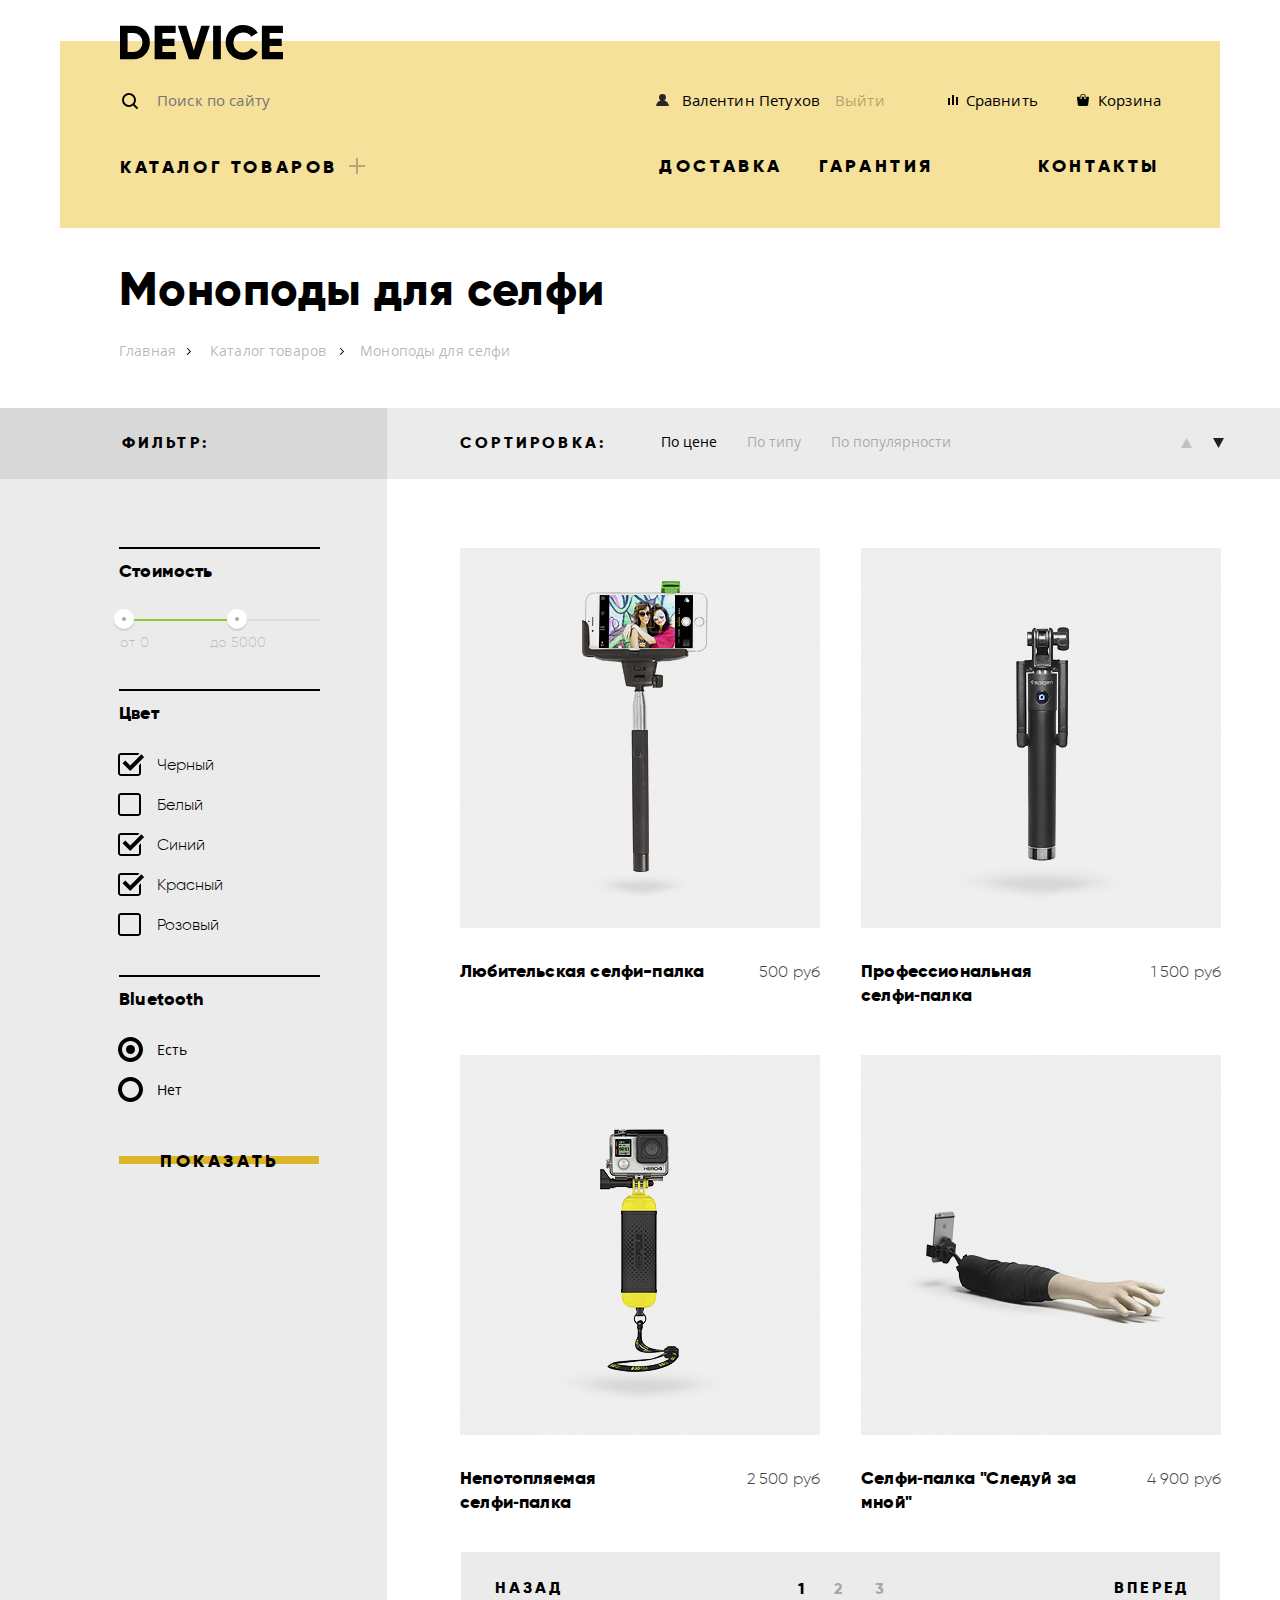
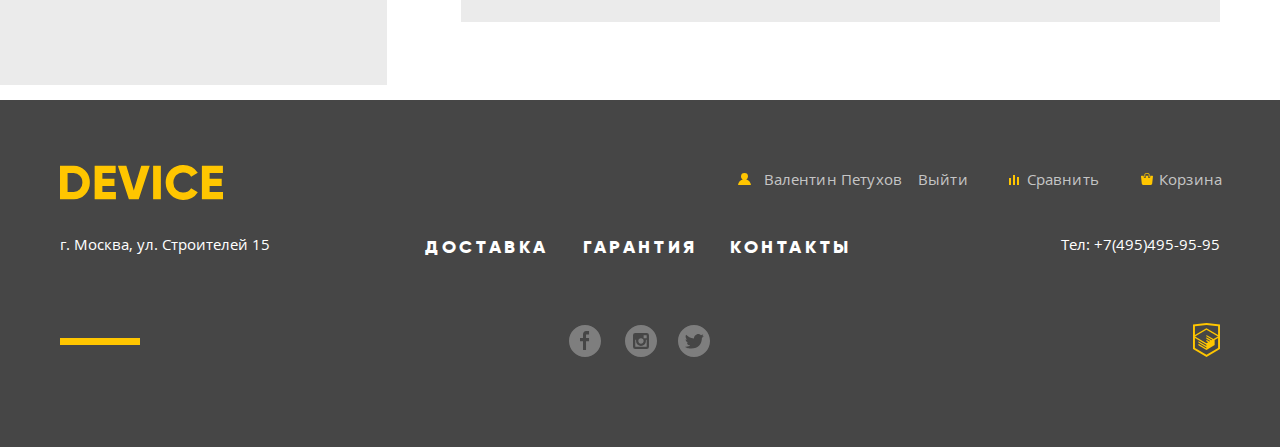
==== commit c3ef2f98: "Выполнил оформление декоративных элементов" ====
--- a/catalog.html
+++ b/catalog.html
@@ -10,8 +10,8 @@
 	<header class="header-catalog container">
 		<section class="user-nav">
 			<h3 class="visually-hidden">Личный кабинет</h3>
-			<a class="logo-header-cat">
-				<img src="img/device.svg" name="Лого" alt="Логотип Device">
+			<a href="index.html" class="logo-header-cat">
+				<img src="img/device.svg" width="163" height="35" name="Лого" alt="Логотип Device">
 			</a>
 			<div class="user-nav-wrapper">
 				<form class="form-wrapper" action="#" method="post">
@@ -34,7 +34,7 @@
 	    <nav class="header-navigation">
 	        <ul class="nav-list">
 	        	<li class="pzd">
-	        		<a class="catalog-link" href="#">Каталог товаров</a>
+	        		<a class="catalog-link" href="catalog.html">Каталог товаров</a>
 		        	<div class="pzd-wrapper-catalog">
 		        		<ul class="pzd1-catalog">
 				        	<li><a href="#">Виртуальная реальность</a></li>
@@ -58,193 +58,162 @@
     </header>
     <main>
     	<div class="container">
-	    	<h1 class="catalog-head">Моноподы для селфи</h1>
-		    <div class="div-list">
-		    	<ul class="list-nav">
-			    	<li><a class="arrow" href="index.html">Главная</a></li>
-			    	<li><a class="arrow-2" href="catalog.html">Каталог товаров</a></li>
-			    	<li><a href="#">Моноподы для селфи</a></li>
-			    </ul>
-		    </div>
+		    <h1 class="catalog-head">Моноподы для селфи</h1>
+			<div class="div-list">
+			    <ul class="list-nav">
+				    <li><a class="arrow" href="index.html">Главная</a></li>
+				    <li><a class="arrow-2" href="catalog.html">Каталог товаров</a></li>
+				    <li><a href="#">Моноподы для селфи</a></li>
+				    </ul>
+			</div>
 		</div>
-		<div class="content-index-wrapper">
-			<section class="container-lvl1">
-				<div class="filter-head">Фильтр:</div>
-				<form class="filter" method="get" action="#">
-				    		<h2 class="color-form">Цвет</h2>
-				    		<ul class="color-list">
-				    			<li>
-				    				<input class="checkbox-type" type="checkbox" name="black" id="filter-black" checked>
-				    				<label for="filter-black">Черный</label>
-				    			</li>
-				    			<li>
-				    				<input class="checkbox-type" type="checkbox" name="white" id="filter-white">
-				    				<label for="filter-white">Белый</label>
-				    			</li>
-				    			<li>
-				    				<input class="checkbox-type" type="checkbox" name="blue" id="filter-blue" checked>
-				    				<label for="filter-blue">Синий</label>
-				    			</li>
-				    			<li>
-				    				<input class="checkbox-type" type="checkbox" name="red" id="filter-red" checked>
-				    				<label for="filter-red">Красный</label>
-				    			</li>
-				    			<li>
-				    				<input class="checkbox-type" type="checkbox" name="pink" id="filter-pink">
-				    				<label for="filter-pink">Розовый</label>
-				    			</li>
-				    		</ul>
-				    		<h2 class="Bluetooth-form">Bluetooth</h2>
-				    		<ul class="Bluetooth-list">
-				    			<li>
-				    				<input class="radio-type" type="radio" name="Bluetooth-yes" id="filter-Bluetooth-yes"  checked>
-				    				<label for="filter-Bluetooth-yes">Есть</label>
-				    			</li>
-				    			<li>
-				    				<input class="radio-type" type="radio" name="Bluetooth-no" id="filter-Bluetooth-no">
-				    				<label for="filter-Bluetooth-no">нет</label>
-				    			</li>
-				    		</ul>
-				    	<button class="contact-us" type="submit">ПОКАЗАТЬ</button>
-			    	</form>
-			</section>
-			<section class="container-lvl2">
-					<h2 class="visually-hidden">Каталог товаров</h2>
-					<div class="sort-wrapper">
-						<div class="sort-head">Сортировка:</div>
-						<ul class="sort-func-1">
-							<li><a href="">По цене</a></li>
-							<li><a href="">По типу</a></li>
-							<li><a href="">По популярности</a></li>
-						</ul>
-						<ul class="sort-func-2">
-							<li><a href="">По возрастанию</a></li>
-							<li><a href="">По убыванию</a></li>
-						</ul>
-					</div>
-					<ul class="items-description">
-						<li class="catalog-item">
-							<img src="img/item-1-jpg.jpg" alt="Изображение 1 (Любительская селфи-палка)">
-							<div class="item-text">
-								<h3 class="separator-h"><a href="#">Любительская селфи-палка</a><span class="price-items">500руб</span></h3>
+			<div class="content-index-wrapper">
+				<div class="flex-wrapper container">
+					<section class="container-lvl1">
+						<div class="filter-head">Фильтр:</div>
+						<form class="filter" method="get" action="#">
+							<div class="black-line-cost"></div>
+							<fieldset class="filter-item">
+        						<legend>Стоимость</legend>
+        						<div class="range-filter">
+            						<div class="range-controls">
+										<div class="scale">
+							            	<div class="bar"></div>
+							            </div>
+							            <div class="toggle toggle-min"></div>
+            							<div class="toggle toggle-max"></div>
+            						</div>
+            						<div class="price-controls">
+										<label class="min-price">от <input name="min-price" type="text" value="0"></label>
+            							<label class="max-price">до <input name="max-price" type="text" value="5000"></label>
+            						</div>
+        						</div>
+      						</fieldset>
+							<fieldset>
+							<div class="black-line-color"></div>
+						    <h2 class="color-form">Цвет</h2>
+							    <ul class="color-list">
+							    	<li class="filter-option">
+							    		<input class="visually-hidden filter-input filter-input-checkbox"
+							    		 type="checkbox" name="black" id="filter-black" checked>
+							    		<label for="filter-black">Черный</label>
+							    	</li>
+							    	<li class="filter-option">
+							    		<input class="visually-hidden filter-input filter-input-checkbox"
+							    		 type="checkbox" name="white" id="filter-white">
+							    		<label for="filter-white">Белый</label>
+							    	</li>
+							    	<li class="filter-option">
+							    		<input class="visually-hidden filter-input filter-input-checkbox"
+							    		 type="checkbox" name="blue" id="filter-blue" checked>
+							    		<label for="filter-blue">Синий</label>
+							    	</li>
+							    	<li class="filter-option">
+							    		<input class="visually-hidden filter-input filter-input-checkbox"
+							    		 type="checkbox" name="red" id="filter-red" checked>
+							    		<label for="filter-red">Красный</label>
+							    	</li>
+							    	<li class="filter-option">
+							    		<input class="visually-hidden filter-input filter-input-checkbox"
+							    		 type="checkbox" name="pink" id="filter-pink">
+							    		<label for="filter-pink">Розовый</label>
+							    	</li>
+							    </ul>
+						    </fieldset>
+						    <fieldset>
+						    <div class="black-line-bluetooth"></div>
+						    <h2 class="Bluetooth-form">Bluetooth</h2>
+							    <ul class="bluetooth-list">
+							    	<li class="filter-option-bluetooth">
+							    		<input class="visually-hidden filter-input filter-input-radio"
+							    		 type="radio" name="Bluetooth" id="filter-Bluetooth-yes" checked>
+							    		<label for="filter-Bluetooth-yes">Есть</label>
+							    	</li>
+							    	<li class="filter-option-bluetooth">
+							    		<input class="visually-hidden filter-input filter-input-radio"
+							    		 type="radio" name="Bluetooth" id="filter-Bluetooth-no">
+							    		<label for="filter-Bluetooth-no">Нет</label>
+							    	</li>
+							    </ul>
+						   </fieldset>
+						    <div class="contact-form-ct">
+								<a class="contact-us-ct" href="#">Показать</a>
 							</div>
-						</li>
-						<li class="catalog-item">
-							<img src="img/item-2-jpg.jpg" alt="Изображение 2 (Профессиональная селфи-палка)">
-							<div class="item-text">
-								<h3 class="separator-h"><a href="">Профессиональная селфи-палка</a><span class="price-items">1500руб</span></h3>
+					    </form>
+					</section>
+					<section class="container-lvl2">
+							<h2 class="visually-hidden">Каталог товаров</h2>
+							<div class="sort-wrapper">
+								<div class="sort-head">Сортировка:</div>
+								<ul class="sort-func">
+									<li><a class="sort-current" href="#">По цене</a></li>
+									<li><a href="#">По типу</a></li>
+									<li><a href="#">По популярности</a></li>
+								</ul>
+								<ul class="sort-func-2">
+									<li><a class="up-icon" href="#"><span class="visually-hidden">По возрастанию</span></a></li>
+									<li><a class="down-current down-icon" href="#"><span class="visually-hidden">По убыванию</span></a></li>
+								</ul>
 							</div>
-						</li>
-						<li class="catalog-item">
-							<img src="img/item-3-jpg.jpg" alt="Изображение 3 (Непотопляемая селфи-палка)">
-							<div class="item-text">
-								<h3 class="separator-h"><a href="#">Непотопляемая селфи-палка</a><span class="price-items">2500руб</span></h3>
-							</div>
-						</li>
-						<li class="catalog-item">
-							<img src="img/item-4-jpg.jpg" alt="Изображение 4 (Селфи-палка Следуй за мной)">
-							<div class="item-text">
-								<h3 class="separator-h"><a href="#">Селфи-палка "Следуй за мной</a><span class="price-items">4900руб</span></h3>
-							</div>
-						</li>
-					</ul>
-			</section>
-		</div>
-		<!--
-		<div class="container-sort">
-			    <div class="div-list-sort">
-					<div class="flex-container">
-				    	<div class="filter-head">Фильтр:</div>
-						<div class="sort-head">Сортировка:</div>
-						<ul class="sort-func">
-							<li><a href="">По цене</a></li>
-							<li><a href="">По типу</a></li>
-							<li><a href="">По популярности</a></li>
-						</ul>
-						<ul class="sort-func">
-							<li><a href="">По возрастанию</a></li>
-							<li><a href="">По убыванию</a></li>
-						</ul>
-					</div>
-				</div>
-		    	<div class="super-container">
-		    		<div class="container-lvl1">
-				    	<form class="filter" method="get" action="#">
-				    		<h2 class="color-form">Цвет</h2>
-				    		<ul class="color-list">
-				    			<li>
-				    				<input class="checkbox-type" type="checkbox" name="black" id="filter-black" checked>
-				    				<label for="filter-black">Черный</label>
-				    			</li>
-				    			<li>
-				    				<input class="checkbox-type" type="checkbox" name="white" id="filter-white">
-				    				<label for="filter-white">Белый</label>
-				    			</li>
-				    			<li>
-				    				<input class="checkbox-type" type="checkbox" name="blue" id="filter-blue" checked>
-				    				<label for="filter-blue">Синий</label>
-				    			</li>
-				    			<li>
-				    				<input class="checkbox-type" type="checkbox" name="red" id="filter-red" checked>
-				    				<label for="filter-red">Красный</label>
-				    			</li>
-				    			<li>
-				    				<input class="checkbox-type" type="checkbox" name="pink" id="filter-pink">
-				    				<label for="filter-pink">Розовый</label>
-				    			</li>
-				    		</ul>
-				    		<h2 class="Bluetooth-form">Bluetooth</h2>
-				    		<ul class="Bluetooth-list">
-				    			<li>
-				    				<input class="radio-type" type="radio" name="Bluetooth-yes" id="filter-Bluetooth-yes"  checked>
-				    				<label for="filter-Bluetooth-yes">Есть</label>
-				    			</li>
-				    			<li>
-				    				<input class="radio-type" type="radio" name="Bluetooth-no" id="filter-Bluetooth-no">
-				    				<label for="filter-Bluetooth-no">нет</label>
-				    			</li>
-				    		</ul>
-				    	<button class="submit-button" type="submit">ПОКАЗАТЬ</button>
-			    	</form>
-			    	</div>
-					<section class="container-lvl2">
-						<h2 class="visually-hidden">Каталог товаров</h2>
-						<ul class="items-description">
-							<li class="catalog-item">
-								<img src="img/item-1-jpg.jpg" alt="Изображение 1 (Любительская селфи-палка)">
-								<div class="item-text">
-									<h3 class="separator-h"><a href="#">Любительская селфи-палка</a><span class="price-items">500руб</span></h3>
-								</div>
-							</li>
-							<li class="catalog-item">
-								<img src="img/item-2-jpg.jpg" alt="Изображение 2 (Профессиональная селфи-палка)">
-								<div class="item-text">
-									<h3 class="separator-h"><a href="">Профессиональная селфи-палка</a><span class="price-items">1500руб</span></h3>
-								</div>
-							</li>
-							<li class="catalog-item">
-								<img src="img/item-3-jpg.jpg" alt="Изображение 3 (Непотопляемая селфи-палка)">
-								<div class="item-text">
-									<h3 class="separator-h"><a href="#">Непотопляемая селфи-палка</a><span class="price-items">2500руб</span></h3>
-								</div>
-							</li>
-							<li class="catalog-item">
-								<img src="img/item-4-jpg.jpg" alt="Изображение 4 (Селфи-палка Следуй за мной)">
-								<div class="item-text">
-									<h3 class="separator-h"><a href="#">Селфи-палка "Следуй за мной</a><span class="price-items">4900руб</span></h3>
-								</div>
-							</li>
-						</ul>
+							<ul class="items-description">
+								<li class="catalog-item">
+									<img class="image-item" width="360" height="380" src="img/item-1-jpg.jpg" alt="Любительская селфи-палка">
+									<div class="mask">
+										<a class="add-to-cart" href="#">В корзину</a>
+										<a class="add-to-compare" href="#">Добавить к сравнению</a>
+									</div>
+									<div class="item-text">
+										<a class="separator" href="#">Любительская селфи-палка</a><span class="price-items">500&nbsp;руб</span>
+									</div>
+								</li>
+								<li class="catalog-item">
+									<img class="image-item" width="360" height="380" src="img/item-2-jpg.jpg" alt="Профессиональная селфи-палка">
+									<div class="mask">
+										<a class="add-to-cart" href="#">В корзину</a>
+										<a class="add-to-compare" href="#">Добавить к сравнению</a>
+									</div>
+									<div class="item-text">
+										<a class="separator" href="#">Профессиональная селфи&#8209;палка</a><span class="price-items">1&nbsp;500&nbsp;руб</span>
+									</div>
+								</li>
+								<li class="catalog-item">
+									<img class="image-item" width="360" height="380" src="img/item-3-jpg.jpg" alt="Непотопляемая селфи-палка">
+									<div class="mask">
+										<a class="add-to-cart" href="#">В корзину</a>
+										<a class="add-to-compare" href="#">Добавить к сравнению</a>
+									</div>
+									<div class="item-text">
+										<a class="separator" href="#">Непотопляемая селфи&#8209;палка</a><span class="price-items">2&nbsp;500&nbsp;руб</span>
+									</div>
+								</li>
+								<li class="catalog-item">
+									<img class="image-item" width="360" height="380" src="img/item-4-jpg.jpg" alt="Селфи-палка Следуй за мной">
+									<div class="mask">
+										<a class="add-to-cart" href="#">В корзину</a>
+										<a class="add-to-compare" href="#">Добавить к сравнению</a>
+									</div>
+									<div class="item-text">
+										<a class="separator" href="#">Селфи&#8209;палка "Следуй за мной"</a><span class="price-items">4&nbsp;900&nbsp;руб</span>
+									</div>
+								</li>
+							</ul>
+							<div class="list-of-items">
+								<a class="list-navigation-link" href="#">Назад</a>   
+								<ul class="pagination-list">
+	      							<li class="pagination-item"><a class="pagination-current" href="#">1</a></li>
+								    <li class="pagination-item"><a href="#">2</a></li>
+								    <li class="pagination-item"><a href="#">3</a></li>
+	    						</ul>
+	    						<a class="list-navigation-link" href="#">Вперед</a>
+	    					</div>
 					</section>
-				</div>
-		</div>
-	-->
+			</div>
     </main>
     <footer class="footer-catalog">
     	<div class="container">
 	    	<section class="nav-footer">
 	    		<h3 class="visually-hidden">Личный кабинет</h3>
-				<a class="logo-footer-ct"><img src="img/logo_mc.svg" name="Лого" alt="Логотип Device"></a>
+				<a href="index.html" class="logo-footer-ct"><img src="img/logo_mc.svg" width="163" height="35" name="Лого" alt="Логотип Device"></a>
 				<div class="info-user">
 					<ul class="info-wrapper">
 						<li><a class="petuhov" href="#"><span>Валентин Петухов</span></a></li>
@@ -291,4 +260,30 @@
 		</div>
     </footer>
 </body>
-</html>+</html>
+
+
+<!--
+	<ul class="color-list">
+							    	<li>
+							    		<input class="checkbox-type" type="checkbox" name="black" id="filter-black" checked>
+							    		<label for="filter-black">Черный</label>
+							    	</li>
+							    	<li>
+							    		<input class="checkbox-type" type="checkbox" name="white" id="filter-white">
+							    		<label for="filter-white">Белый</label>
+							    	</li>
+							    	<li>
+							    		<input class="checkbox-type" type="checkbox" name="blue" id="filter-blue" checked>
+							    		<label for="filter-blue">Синий</label>
+							    	</li>
+							    	<li>
+							    		<input class="checkbox-type" type="checkbox" name="red" id="filter-red" checked>
+							    		<label for="filter-red">Красный</label>
+							    	</li>
+							    	<li>
+							    		<input class="checkbox-type" type="checkbox" name="pink" id="filter-pink">
+							    		<label for="filter-pink">Розовый</label>
+							    	</li>
+							    </ul>
+-->--- a/css/style.css
+++ b/css/style.css
@@ -726,19 +726,36 @@
 /* классы в main, начало*/
 
 .content-index-wrapper {
-  display: flex;
-  margin: 0;
-  padding: 0;
-  justify-content: center;
-}
-
-
-
-
-
+  position: relative;
+  margin: 0;
+  padding: 0;
+  margin-top: 45px;
+  margin-bottom: 15px;
+}
+
+.content-index-wrapper::after {
+  content: "";
+  position: absolute;
+  background-color: rgba(0, 0, 0, 0.08);
+  width: 100%;
+  height: 71px;
+  left: 0;
+  top: 0;
+  z-index: -1;
+}
+
+.content-index-wrapper::before {
+  content: "";
+  position: absolute;
+  background-color: rgba(0, 0, 0, 0.08);
+  width: 100%;
+  height: 100%;
+  right: calc(50% + 253px);
+  top: 0;
+}
 
 .main-tool {
-  margin-top: 1467px;
+  margin-top: 482px;
   margin-bottom: 89px;
 }
 
@@ -1656,16 +1673,16 @@
 }
 
 .container-lvl1 {
-  display: flex;
-  flex-direction: column;
-  align-items: flex-end;
-  flex-grow: 2;
-  text-align: right;
-  margin: 0;
-  padding: 0;
-  background-color: #ebebeb;
+  
+  margin: 0;
+  padding: 0;
+  position: relative;
+
+  /*background-color: #ebebeb;*/
   /*outline: 2px dotted green;*/
 }
+
+
 
 .container-lvl2 {
   margin: 0;
@@ -1876,6 +1893,7 @@
   margin: 0;
   padding: 0;
   margin-left: 59px;
+  margin-top: 0px;
   font-family:"Gilroy", "Arial", sans-serif;
   font-size: 18px;
   font-weight: 800;
@@ -1887,11 +1905,115 @@
   color: #000000;
 }
 
-.color-list {
-  list-style: none;
-}
-
-.color-list label{
+.black-line-cost {
+  display: flex;
+  margin: 0;
+  padding: 0;
+
+}
+
+.black-line-cost {
+  position: relative;
+  margin: 0;
+  margin-left: 0px;
+  font-size: 30px;
+  line-height: 42px;
+}
+
+.black-line-cost::before {
+  content: "";
+
+  position: absolute;
+  width: 201px;
+  height: 2px;
+  top: 0;
+  margin-left: 59px;
+  background-color: black;
+  
+}
+
+.black-line-color {
+  display: flex;
+  margin: 0;
+  padding: 0;
+
+}
+
+.black-line-color {
+  position: relative;
+  margin: 0;
+  margin-left: 0px;
+  font-size: 30px;
+  line-height: 42px;
+}
+
+.black-line-color::before {
+  content: "";
+
+  position: absolute;
+  width: 201px;
+  height: 2px;
+  top: -13px;
+  margin-left: 59px;
+  background-color: black;
+  
+}
+
+
+.black-line-bluetooth {
+  display: flex;
+  margin: 0;
+  padding: 0;
+}
+
+.black-line-bluetooth {
+  position: relative;
+  margin: 0;
+  margin-left: 0px;
+  font-size: 30px;
+  line-height: 42px;
+}
+
+.black-line-bluetooth::before {
+  content: "";
+
+  position: absolute;
+  width: 201px;
+  height: 2px;
+  top: -13px;
+  margin-left: 59px;
+  background-color: black;
+  
+}
+
+.Bluetooth-form {
+  margin: 0;
+  padding: 0;
+  margin-left: 59px;
+  font-family:"Gilroy", "Arial", sans-serif;
+  font-size: 18px;
+  font-weight: 800;
+  font-style: normal;
+  font-stretch: normal;
+  line-height: 1.33;
+  letter-spacing: 0.18px;
+  text-align: left;
+  color: #000000;
+}
+
+.bluetooth-list {
+  margin: 0;
+  padding: 0;
+  margin-top: 18px;
+  
+  list-style: none;
+}
+
+
+
+.bluetooth-list label{
+  margin: 0;
+  padding: 0;
   font-family:"OpenSans", "Arial", sans-serif;
   font-size: 14px;
   font-weight: 300;
@@ -1904,64 +2026,22 @@
   text-decoration: none;
 }
 
-.checkbox-type {
-  width: 27px;
-  height: 23px;
-  object-fit: contain;
-}
-
-.checkbox-type:hover {
-  opacity: 0.6;
-}
-
-.checkbox-type:active {
-  object-fit: contain;
-}
-
-
-.Bluetooth-form {
-  font-family:"Gilroy", A"Arial", sans-serif;
-  font-size: 18px;
-  font-weight: 800;
-  font-style: normal;
-  font-stretch: normal;
-  line-height: 1.33;
-  letter-spacing: 0.18px;
-  text-align: left;
-  color: #000000;
-}
-
-.Bluetooth-list {
-  list-style: none;
-}
-
-.Bluetooth-list label{
-  font-family:"OpenSans", "Arial", sans-serif;
-  font-size: 14px;
-  font-weight: 300;
-  font-style: normal;
-  font-stretch: normal;
-  line-height: 2.86;
-  letter-spacing: 0.14px;
-  text-align: left;
-  color: #000000;
-  text-decoration: none;
-}
-
-.radio-type {
-  width: 25px;
-  height: 25px;
-  object-fit: contain;
-}
-
-.radio-type:hover {
-  object-fit: contain;
-  opacity: 0.6;
-}
-
-.radio-type:active {
-  
-  object-fit: contain;
+.filter-option-bluetooth{
+  margin: 0;
+  padding: 0;
+  padding-left: 82px;
+}
+
+.filter-option-bluetooth label {
+  margin: 0;
+  padding: 0;
+  margin-left: 15px;
+  position: relative;
+
+  display: block;
+
+  cursor: pointer;
+  user-select: none;
 }
 
 .submit-button {
@@ -1990,9 +2070,9 @@
   align-self: stretch;
   margin: 0;
   padding: 0;
-  padding-top: 21px;
+  padding-top: 23px;
   padding-bottom: 26px;
-  padding-right: 180px;
+  padding-right: 119px;
   font-family:"Gilroy", "Arial", sans-serif;
   font-size: 16px;
   font-weight: 800;
@@ -2002,20 +2082,164 @@
   letter-spacing: 3.2px;
   text-align: right;
   color: #000000;
+  position: relative;
   text-transform: uppercase;
-  outline: 2px solid red;
-  background-color: #d9d9d9;
+  
 }
 
 .filter {
   width: 268px;
-}
+  margin: 0;
+  padding: 0;
+  margin-top: 68px;
+}
+
+.filter fieldset {
+  padding: 0;
+  margin: 0;
+  padding-top: 12px;
+  /*margin-bottom: 30px;*/
+  
+  border: none;
+}
+
+.filter fieldset:first-child {
+  /*margin-bottom: 35px;*/
+}
+
+.filter legend {
+  margin-bottom: 26px;
+  
+  font-size: 24px;
+}
+
+
+
+.color-list {
+  margin: 0;
+  padding: 0;
+  margin-top: 29px;
+  margin-left: -2px;
+  padding-bottom: 21px;
+  list-style: none;
+}
+
+
+.filter-option {
+  margin: 0;
+  padding: 0;
+  margin-bottom: 21px;
+  padding-left: 84px;
+}
+
+.filter-option label {
+  margin: 0;
+  padding: 0;
+  margin-top: 15px;
+  margin-left: 15px;
+  position: relative;
+
+  display: block;
+
+  cursor: pointer;
+  user-select: none;
+}
+
+.filter-input {
+  font-family: OpenSans;
+  font-size: 14px;
+  font-weight: 300;
+  font-stretch: normal;
+  font-style: normal;
+  line-height: 2.86;
+  letter-spacing: 0.14px;
+  text-align: left;
+  color: #000000;
+}
+
+.filter-input:hover + label {
+  opacity: 0.6;
+}
+
+.filter-input:active + label {
+  opacity: 1;
+}
+
+.filter-input-checkbox + label::before {
+  content: "";
+  position: absolute;
+  left: -39px;
+  top: -2px;
+
+  width: 23px;
+  height: 23px;
+
+  background-image: url("../img/checkbox-off.svg");
+}
+
+.filter-input-checkbox:checked + label::before {
+  content: "";
+
+  position: absolute;
+  left: -39px;
+  top: -2px;
+
+  width: 26px;
+  height: 23px;
+  
+  background-image: url("../img/checkbox-on.svg");
+  background-repeat: no-repeat;
+  background-position: 0 0;
+}
+
+.filter-input:disabled + label {
+  color: #000000;
+
+  opacity: 0.5;
+}
+
+
+.filter-input-radio {
+  font-family: OpenSans;
+  font-size: 14px;
+  font-weight: 300;
+  font-stretch: normal;
+  font-style: normal;
+  line-height: 2.86;
+  letter-spacing: 0.14px;
+  text-align: left;
+  color: #000000;
+}
+
+.filter-input-radio + label::before {
+  content: "";
+
+  position: absolute;
+  left: -39px;
+  top: 7px;
+
+  width: 28px;
+  height: 28px;
+  
+  background-image: url("../img/radio-off.svg");
+  background-repeat: no-repeat;
+  background-position: 0 0;
+}
+
+
+
+.filter-input-radio:checked + label::before {
+  background-image: url("../img/radio-on.svg");
+  background-repeat: no-repeat;
+  background-position: 0 0;
+}
+
 
 .sort-head {
   margin: 0;
-  padding-top: 21px;
-  padding-bottom: 26px;
-  padding-left: 74px;
+  padding-top: 23px;
+  padding-bottom: 24px;
+  padding-left: 132px;
   padding-right: 55px;
   font-family:"Gilroy", "Arial", sans-serif;
   font-size: 16px;
@@ -2031,22 +2255,23 @@
 
 
 
-.sort-func-1 {
-  display: flex;
-  padding: 0;
-  margin: 0;
-  justify-content: space-around;
-  list-style: none;
-}
-
-.sort-func-1 li {
+.sort-func {
+  display: flex;
+  padding: 0;
+  margin: 0;
+  margin-top: 24px;
+  justify-content: space-between;
+  list-style: none;
+}
+
+
+.sort-func li {
   padding: 0;
   margin: 0;
   padding-right: 30px;
 }
 
-
-.sort-func-1 a {
+.sort-func a {
   font-family:"OpenSans", "Arial", sans-serif;
   font-size: 14px;
   font-weight: normal;
@@ -2059,34 +2284,30 @@
   text-decoration: none;
 }
 
-.sort-func-1 a:hover {
+.sort-func .sort-current {
+  color: #000000;
+}
+
+.sort-func a:hover {
   color: rgba(0, 0, 0, 0.6);
 }
 
-.sort-func-1 a:action {
-  font-family:"OpenSans", "Arial", sans-serif;
-  font-size: 14px;
-  font-weight: normal;
-  font-style: normal;
-  font-stretch: normal;
-  line-height: 1.29;
-  letter-spacing: normal;
-  text-align: left;
-  color: #000000;
+.sort-func a:active {
+  color: rgb(0, 0, 0);
 }
 
 .sort-func-2 {
   display: flex;
   padding: 0;
   margin: 0;
-  justify-content: space-around;
+  margin-top: 24px;
+  justify-content: space-between;
   list-style: none;
 }
 
 .sort-func-2 li {
   padding: 0;
   margin: 0;
-  padding-left: 20px;
 }
 
 
@@ -2103,24 +2324,62 @@
   text-decoration: none;
 }
 
-.sort-func-2 a:hover {
-  color: rgba(0, 0, 0, 0.6);
-}
-
-.sort-func-2 a:action {
-  font-family:"OpenSans", "Arial", sans-serif;
-  font-size: 14px;
-  font-weight: normal;
-  font-style: normal;
-  font-stretch: normal;
-  line-height: 1.29;
-  letter-spacing: normal;
-  text-align: left;
-  color: #000000;
-}
-
-
-
+
+.up-icon {
+  padding-left: 50px;
+  position: relative;
+}
+
+.up-icon::before {
+  content: "";
+
+  position: absolute;
+  top: 6px;
+  left: 200px;
+  
+  width: 16px;
+  height: 18px;
+
+  background-image: url("../img/icon-up-dir.svg");
+  background-repeat: no-repeat;
+  background-position: 0 0; 
+  opacity: 0.2;
+}
+
+.down-icon {
+  padding-left: 50px;
+  position: relative;
+}
+
+.down-current.down-icon::before {
+  opacity: 1;
+}
+
+.down-icon::before {
+  content: "";
+
+  position: absolute;
+  top: 6px;
+  left: 182px;
+  
+  width: 16px;
+  height: 18px;
+
+  background-image: url("../img/icon-down-dir.svg");
+  background-repeat: no-repeat;
+  background-position: 0 0;
+  opacity: 0.2;
+}
+
+.up-icon:hover::before, 
+.down-icon:hover::before {
+  opacity: 0.4;
+}
+
+.up-icon:active::before, 
+.down-icon:active::before {
+  opacity: 1;
+}
 
 .items-description {
   display: flex;
@@ -2128,16 +2387,21 @@
   width: 833px;
   padding: 0;
   margin: 0;
-  padding-left: 73px;
-  padding-top: 69px;
+  margin-left: 132px;
+  margin-top: 54px;
   /*justify-content: space-around;*/
   list-style: none;
 }
 
-.items-description li {
+.catalog-item  {
   margin: 0;
   padding: 0;
   margin-right: 40px;
+  margin-top: 15px;
+  margin-bottom: 32px;
+  width: 361px;
+  min-height: 285px;
+  position: relative;
 }
 
 .items-description a {
@@ -2153,25 +2417,23 @@
   text-decoration: none;
 }
 
-.catalog-item {
-  width: 361px;
-  min-height: 285px;
-  margin-bottom: 20px;
-  margin-left: auto;
-  /*outline: 2px dotted black;*/
-}
-
-
-/*
+
+
 .item-text {
   display: flex;
   padding: 0;
   margin: 0;
-  outline: 2px dotted green;
-}
-*/
-
-.price-items{
+  margin-top: 28px;
+  width: 360px;
+  justify-content: space-between;
+}
+
+
+.price-items {
+  display: inline-block;
+  margin: 0;
+  padding: 0;
+  margin-left: 52px;
   font-size: 16px;
   font-weight: 300;
   font-style: normal;
@@ -2180,17 +2442,6 @@
   letter-spacing: 0.16px;
   text-align: right;
   color: #464646;
-}
-
-.separator-h {
-  display: flex;
-  padding: 0;
-  margin: 0;
-  justify-content: space-between;
-}
-
-.separator-h a {
-  padding-right: 15px;
 }
 
 .footer-inf-wrap {
@@ -3381,8 +3632,6 @@
 }
 
 
-
-
 .modal-2 {
   box-sizing: border-box;
   margin-right: auto;
@@ -3444,47 +3693,6 @@
 }
 
 
-
-
-
-
-
-
-
-
-
-
-
-
-
-
-
-
-
-
-
-
-
-
-
-
-
-
-
-
-
-
-
-
-
-
-
-
-
-
-
-
-
 .ss {
   display: flex;
   margin: 0;
@@ -3519,7 +3727,778 @@
   margin: 0;
   padding: 0;
   justify-content: flex-start;
-  outline: 2px solid blue;
+}
+
+.logo-batch-list {
+  display: flex;
+  margin: 0;
+  padding: 0;
+  margin-bottom: 78px;
+  list-style: none;
+  text-decoration: none;
+}
+
+.logo-batch-list li {
+  margin-right: 40px;
+  filter: grayscale(100%); 
+  opacity: 0.2;
+}
+
+.logo-batch-list li:hover {
+  filter: grayscale(0%);
+  opacity: 1;
+}
+
+.logo-batch-list li:active {
+  filter: grayscale(0%);
+  opacity: 1;
+}
+
+.flex-wrapper {
+  display: flex;
+  justify-content: space-between;
+  margin-bottom: 15px;
+}
+
+
+.contact-form-ct {
+  display: flex;
+  margin: 0;
+  padding: 0;
+  margin-top: 40px;
+  margin-left: 59px;
+}
+
+.contact-us-ct {
+  margin: 0;
+  padding: 0;
+  /*margin-left: 41px;*/
+  margin-left: 0;
+  padding-left: 41px;
+  font-family:"Gilroy", "Arial", sans-serif;
+  font-size: 18px;
+  font-weight: 800;
+  font-style: normal;
+  font-stretch: normal;
+  line-height: 1.33;
+  letter-spacing: 3.6px;
+  text-align: center;
+  color: rgb(0,0,0,1);
+  position: relative;
+  text-decoration: none;
+  text-transform: uppercase;
+}
+
+.contact-us-ct:hover {
+color: rgb(0,0,0,1);
+}
+
+.contact-us-ct:active {
+  color: rgb(0,0,0,0.3);
+}
+
+.contact-us-ct::before {
+  content: "";
+
+  position: absolute;
+  width: 200px;
+  height: 8px;
+  top: 6px;
+  left: 0;
+  z-index: -1;
+  background-color: #f0c52e;
+}
+
+.contact-us-ct:hover::before {
+  width: 200px;
+  height: 40px;
+  top: -10px;
+  left: 0;
+  z-index: -1;
+}
+
+.contact-us-ct:active::before {
+  width: 200px;
+  height: 40px;
+  top: -10px;
+  left: 0;
+  z-index: -1;
+}
+
+
+
+
+.list-of-items {
+  display: flex;
+  flex-wrap: wrap;
+  margin-left: 133px;
+  margin-top: 5px;
+  margin-bottom: 63px;
+  height: 70px;
+  width: 759px;
   background-color: #ebebeb;
-  
+ 
+}
+
+.list-of-items a {
+  text-decoration: none;
+}
+
+.pagination-list {
+  display: flex;
+  flex-wrap: wrap;
+  
+  padding: 0;
+  margin: 0;
+  margin-left: 186px;
+  margin-right: 196px;
+  margin-top: 25px;
+  list-style: none;
+  
+}
+
+.pagination-list li:nth-of-type(1) {
+  margin: 0;
+  padding: 0;
+  margin-left: 0px;
+}
+
+.pagination-list li:nth-of-type(2) {
+  margin: 0;
+  padding: 0;
+  margin-left: 12px;
+}
+
+.pagination-list li:nth-of-type(3) {
+  margin: 0;
+  padding: 0;
+  margin-left: 14px;
+}
+
+
+.list-navigation-link {
+  margin: 0;
+  padding: 0;
+  width: 136px;
+  padding-top: 24px;
+  padding-bottom: 22px;
+  font-family: Gilroy;
+  font-size: 16px;
+  font-weight: 800;
+  font-stretch: normal;
+  font-style: normal;
+  line-height: 1.5;
+  letter-spacing: 3.2px;
+  text-align: center;
+  text-transform: uppercase;
+  color: #000000;
+  list-style: none;
+  background-color: #ebebeb;
+}
+.pagination-item .pagination-current {
+  color: #000000;
+}
+
+.list-navigation-link:hover {
+  background-color: #d9d9d9;
+}
+
+.list-navigation-link:active {
+  color: rgba(0, 0, 0, 0.3);
+  background-color: #ebebeb;
+}
+
+.pagination-item a {
+  margin: 0;
+  padding: 0;
+  margin-top: 15px;
+  margin-left: 15px;
+  font-family: Gilroy;
+  font-size: 16px;
+  font-weight: 800;
+  font-stretch: normal;
+  font-style: normal;
+  line-height: 1.5;
+  letter-spacing: 3.2px;
+  text-align: left;
+  color: rgba(0, 0, 0, 0.3);
+  background-color: #ebebeb;
+  list-style: none;
+}
+
+.pagination-item a:hover {
+  color: rgba(0, 0, 0, 0.6);
+}
+
+.pagination-item a:active {
+  color: rgb(0, 0, 0);
+} 
+
+.image-item {
+  z-index: 1;
+}
+
+
+
+.mask {
+  z-index: 1;
+  display: none;
+  position: absolute;
+  top: 0;
+  left:0;
+  width: 360px;
+  height: 380px;
+  background-color: #eeeeee;
+  opacity: 0.7;
+}
+
+.catalog-item:hover .mask{
+  display: block; 
+}
+
+.mask .add-to-cart {
+  width: 200px;
+  font-family: Gilroy;
+  font-size: 18px;
+  font-weight: 800;
+  font-stretch: normal;
+  font-style: normal;
+  line-height: 1.33;
+  letter-spacing: 3.6px;
+  position: absolute;
+  top: 185px;
+  left: 80px;
+  text-align: center;
+  color: #000000;
+  z-index:1;
+}
+
+.mask .add-to-cart::before {
+  content: "";
+  position: absolute;
+  width: 200px;
+  height: 8px;
+  top: 6px;
+  left: 0;
+  z-index: -1;
+  background-color: #f0c52e;
+}
+
+.mask .add-to-cart:hover::before, 
+.mask .add-to-cart:focus::before {
+  width: 200px;
+  height: 40px;
+  top: -10px;
+  left: 0;
+  z-index: -1;
+}
+
+.mask .add-to-cart:active {
+  color: rgba(0, 0, 0, 0.3);
+}
+
+.mask .add-to-cart:active::before {
+  width: 200px;
+  height: 40px;
+  top: -10px;
+  left: 0;
+  z-index: -1;
+}
+
+
+.mask .add-to-compare {
+  position: absolute;
+  top: 229px;
+  left: 108px;
+  font-family: OpenSans;
+  font-size: 13px;
+  font-weight: 300;
+  font-stretch: normal;
+  font-style: normal;
+  line-height: 2.77;
+  letter-spacing: 0.13px;
+  text-align: center;
+  color: rgba(0, 0, 0, 0.5);
+  text-decoration: none;
+}
+
+.mask .add-to-compare:hover, 
+.mask .add-to-compare:focus {
+  color: rgba(0, 0, 0, 1);
+}
+
+.mask .add-to-compare:active {
+  color: rgba(0, 0, 0, 0.2);
+}
+
+
+
+
+
+.filter-item {
+  margin: 0;
+  padding: 0;
+  
+  border: none;
+  
+  /* Для демонстрации */
+  width: 260px;
+  margin: 50px auto; 
+}
+
+.range-filter {
+  width: 260px;
+}
+
+.filter-item legend {
+  margin: 0;
+  padding: 0;
+  margin-left: 59px;
+  padding-top: 13px;
+  font-family: Gilroy;
+  font-size: 18px;
+  font-weight: 800;
+  font-stretch: normal;
+  font-style: normal;
+  line-height: 1.33;
+  letter-spacing: 0.18px;
+  text-align: left;
+  color: #000000;
+}
+
+.range-controls {
+  position: relative;
+  padding-top: 23px;
+  padding-right: 0;
+  padding-left: 63px;
+  border-radius: 5px;
+}
+
+.range-controls .scale {
+  height: 2px;
+
+  background: #d7dcde;
+}
+
+.range-controls .bar {
+  width: 63%;
+  height: 2px;
+
+  background: #91c92f;
+}
+
+.range-controls .toggle {
+  position: absolute;
+  top: 13px;
+  left: 0;
+  
+  width: 4px;
+  height: 4px;
+  padding: 0;
+
+  border: 8px solid #ffffff;
+  background-color: #ababab;
+  box-shadow: 0 2px 1px 0 #cfcfcf;
+  border-radius: 50%;
+  cursor: pointer;
+}
+
+.range-controls .toggle-min {
+  left: 54px;
+}
+
+.range-controls .toggle-max {
+  left: 167px;
+}
+
+.price-controls {
+  margin-left: 60px;
+  margin-bottom: 32px;
+  font-family: Gilroy;
+  font-size: 14px;
+  font-weight: 300;
+  font-stretch: normal;
+  font-style: normal;
+  line-height: 1.71;
+  letter-spacing: normal;
+  
+  color: rgba(0, 0, 0, 0.2);
+}
+
+.price-controls label {
+  display: inline-block;
+  /*width: 50%;*/
+  padding-top: 7px;
+  
+}
+
+.price-controls input {
+  padding: 3px 0;
+  
+  font-family: Gilroy;
+  font-size: 14px;
+  font-weight: 300;
+  font-stretch: normal;
+  font-style: normal;
+  line-height: 1.71;
+  letter-spacing: normal;
+  text-align: center;
+  color: rgba(0, 0, 0, 0.2);
+  
+  border: none;
+  border-radius: 5px;
+  background-color: transparent;
+}
+
+.min-price input {
+  width: 10px;
+  margin-right: 57px;
+}
+
+.max-price input {
+  width: 34px;
+}
+
+
+
+.type-of-items {
+  display: flex;
+  margin: 0;
+  padding: 0;
+  margin-bottom: 261px;
+  justify-content: space-between;
+  list-style: none;
+}
+
+
+.type-of-items li {
+  width: 160px;
+}
+
+
+.text-below-items {
+  position: absolute;
+  top: 176px;
+  left: 0;
+  font-family: Gilroy;
+  font-size: 18px;
+  font-weight: 800;
+  font-stretch: normal;
+  font-style: normal;
+  line-height: 1.33;
+  letter-spacing: 0.18px;
+  text-align: left;
+  color: #000000;
+  text-decoration: none;
+}
+
+
+.image-link {
+  box-sizing: border-box;
+  display: block;
+  height: 160px;
+  width: 160px;
+  background-color: rgba(246, 225, 154);
+  position: relative;
+  text-decoration: none;
+}
+
+.image-link:hover {
+  background-color: #f0c52e;
+}
+
+.image-link:active {
+  background-color: #f0c52e;
+}
+
+.image-link:active .image-settings {
+  opacity: 0.3;
+}
+
+.image-link:active .text-below-items {
+  opacity: 0.3;
+}
+
+.image-settings {  
+  margin: 0;
+  padding: 0;
+  position: absolute;
+}
+
+.items-link {
+  position: relative;
+}
+
+
+.items-link:nth-of-type(1) .image-link {  
+  margin: 0;
+  padding: 0;
+  padding-top: 50px;
+  padding-left: 32px;
+}
+
+.items-link:nth-of-type(2) .image-link {  
+  margin: 0;
+  padding: 0;
+  padding-top: 40px;
+  padding-left: 37px;
+}
+
+.items-link:nth-of-type(3) .image-link {  
+  margin: 0;
+  padding: 0;
+  padding-top: 37px;
+  padding-left: 49px;
+}
+
+.items-link:nth-of-type(4) .image-link {  
+  margin: 0;
+  padding: 0;
+  padding-top: 50px;
+  padding-left: 28px;
+}
+
+.items-link:nth-of-type(5) .image-link {  
+  margin: 0;
+  padding: 0;
+  padding-top: 31px;
+  padding-left: 56px;
+}
+
+.items-link:nth-of-type(6) .image-link {  
+  margin: 0;
+  padding: 0;
+  padding-top: 48px;
+  padding-left: 13px;
+}
+
+
+
+.services-information-container {
+  position: relative;
+  margin: 0;
+  padding: 0;
+  margin-bottom: 207px;
+}
+
+.services-information-container::after {
+  content: "";
+  position: absolute;
+  background-color: rgba(0, 0, 0, 0.08);
+  width: 100%;
+  height: 288px;
+  left: 0;
+  top: 0;
+  z-index: -1;
+}
+
+
+.services-links-wrapper {
+  display: flex;
+  justify-content: flex-start;
+  margin-bottom: 15px;
+}
+
+
+.services-links {
+  margin: 0;
+  padding: 0;
+  margin-left: 0px;
+  margin-top: -20px;
+  list-style: none;
+  position: relative;
+}
+
+.services-links li {
+  margin-bottom: 25px;
+  width: 278px;
+}
+
+
+
+.services-links::before {
+  content: "";
+
+  position: absolute;
+  width: 7px;
+  height: 319px;
+  top: -80px;
+  left: 277px;
+  background-color: #000000;
+  
+}
+
+
+.service-button {
+  position: relative;
+  box-sizing: border-box;
+  
+  width: 160px;
+  height: 40px;
+  font-family: Gilroy;
+  font-size: 18px;
+  font-weight: 800;
+  font-stretch: normal;
+  font-style: normal;
+  line-height: 1.33;
+  letter-spacing: 3.6px;
+  text-align: center;
+  color: #000000;
+  text-transform: uppercase;
+  text-decoration: none;
+  background: none;
+  border: none;
+}
+
+
+
+
+
+.service-button:hover {
+color: rgb(0,0,0,1);
+}
+
+.service-button:active {
+  color: #f7e184;
+}
+
+.service-button::before {
+  content: "";
+
+  position: absolute;
+  width: 160px;
+  height: 8px;
+  top: 14px;
+  left: 0;
+  z-index: -1;
+  background-color: #f0c52e;
+}
+
+.service-button:hover::before {
+  width: 160px;
+  height: 40px;
+  top: 0px;
+  left: 0;
+  z-index: -1;
+}
+
+.service-button:active::before {
+  width: 278px;
+  height: 40px;
+  top: 0px;
+  left: 0;
+  z-index: -1;
+  background-color: #000000;
+
+}
+
+.service-button-current,
+.service-button-current:hover,
+.service-button-current:focus,
+.service-button-current:active {
+  color: #f7e184; 
+}
+
+.service-button-current::before,
+.service-button-current:hover::before,
+.service-button-current:focus::before,
+.service-button-current:active::before {
+  content: "";
+
+  width: 278px;
+  height: 40px;
+  top: 0px;
+  left: 0;
+  z-index: -1;
+  background-color: #000000;
+}
+
+.services-list {
+  margin: 0;
+  padding: 0;
+  list-style: none;
+}
+
+.services-description {
+  margin: 0;
+  padding: 0;
+  margin-left: 122px;
+  margin-top: -71px;
+  width: 426px;
+  position: relative;
+}
+
+.services-description:nth-of-type(1)::before {
+  content: "";
+
+  position: absolute;
+  top: 9px;
+  left: 557px;
+  width: 136px;
+  height: 164px;
+
+  background-image: url("../img/delivery.svg");
+  background-repeat: no-repeat;
+  background-position: 0 0; 
+}
+
+.services-description:nth-of-type(2)::before {
+  content: "";
+
+  position: absolute;
+  top: -15px;
+  left: 557px;
+  width: 171px;
+  height: 194px;
+
+  background-image: url("../img/warranty.svg");
+  background-repeat: no-repeat;
+  background-position: 0 0; 
+}
+
+.services-description:nth-of-type(3)::before {
+  content: "";
+
+  position: absolute;
+  top: -19px;
+  left: 557px;
+  width: 156px;
+  height: 186px;
+
+  background-image: url("../img/credit.svg");
+  background-repeat: no-repeat;
+  background-position: 0 0; 
+}
+
+.services-description:not(:nth-of-type(1)) {
+  display: none;
+}
+
+.service-title {
+  font-family: Gilroy;
+  font-size: 47px;
+  font-weight: 800;
+  font-stretch: normal;
+  font-style: normal;
+  line-height: 1.02;
+  letter-spacing: 0.47px;
+  text-align: left;
+  color: #000000;
+}
+
+
+.services-text {
+  margin: 0;
+  padding: 0;
+  margin-top: -18px;
+  margin-left: 0px;
+  font-family: OpenSans;
+  font-size: 15px;
+  font-weight: 300;
+  font-stretch: normal;
+  font-style: normal;
+  line-height: 2;
+  letter-spacing: 0.15px;
+  text-align: left;
+  color: #464646;
 }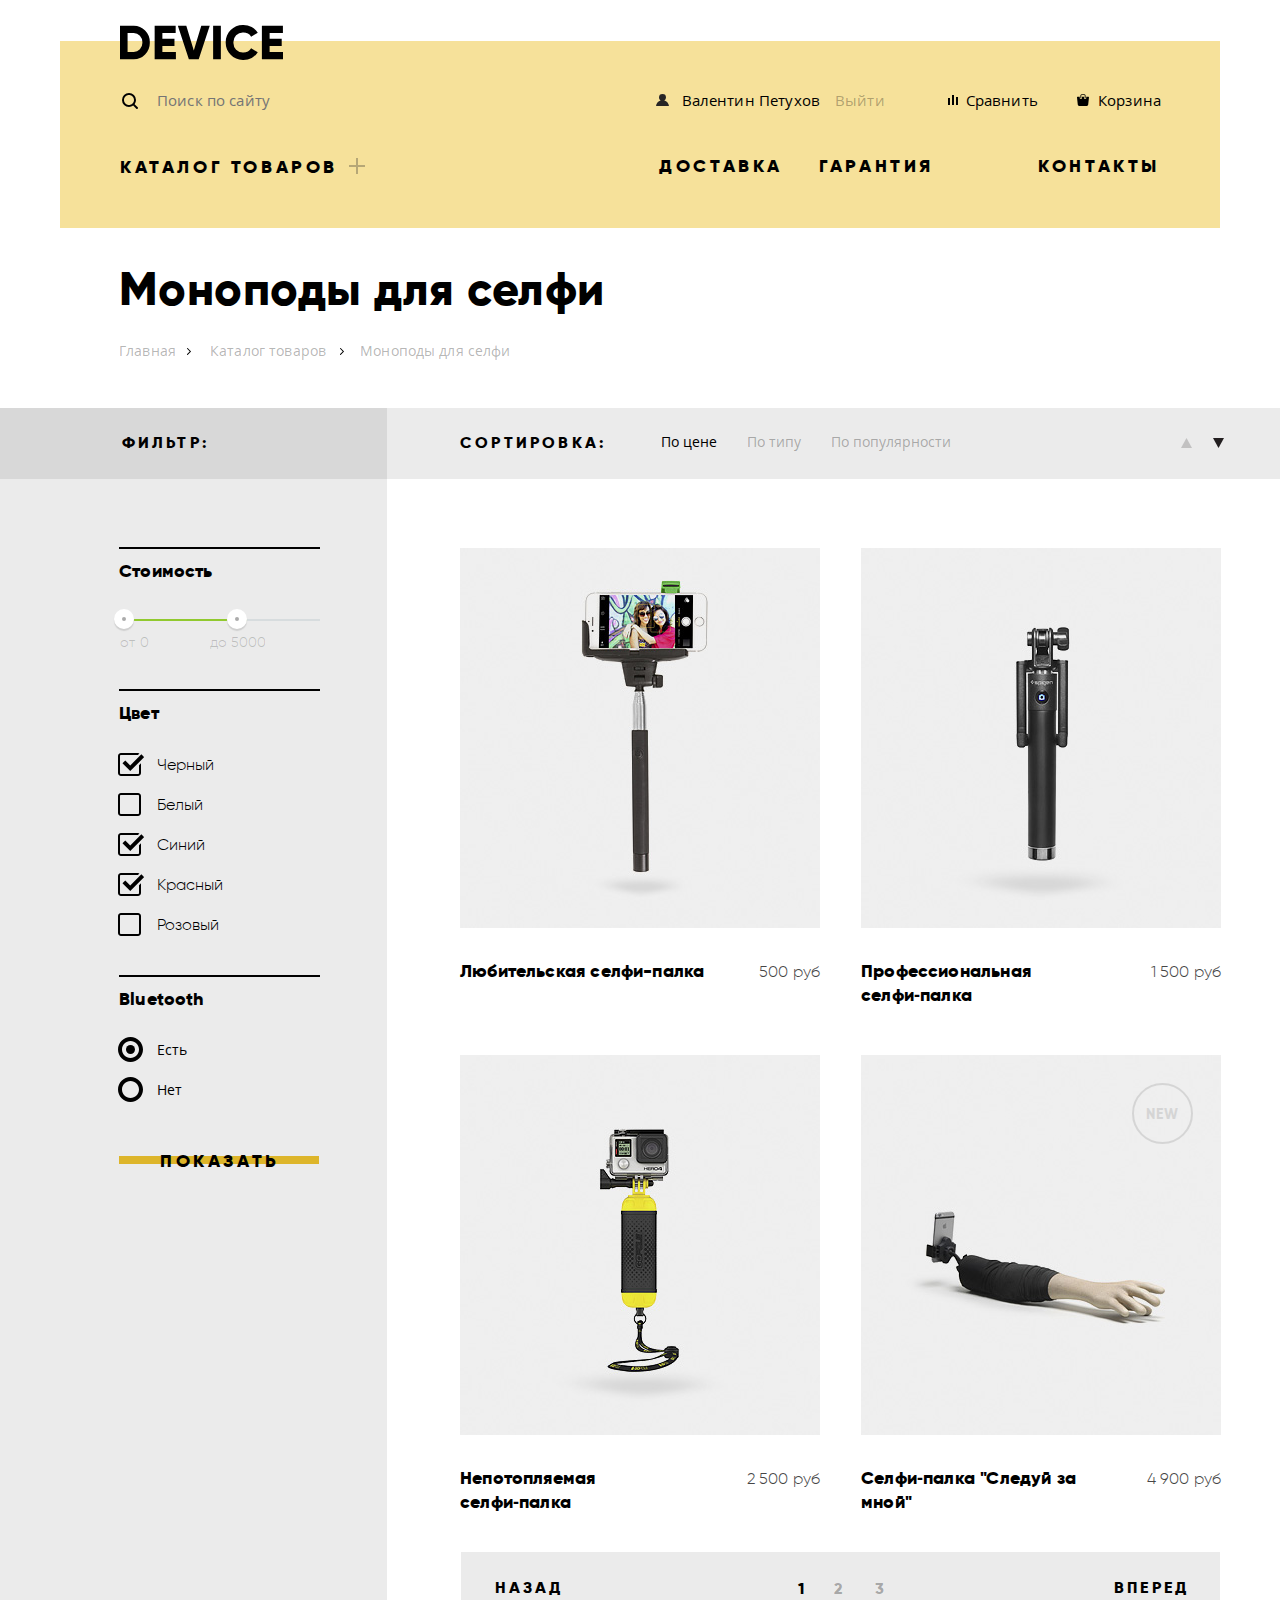
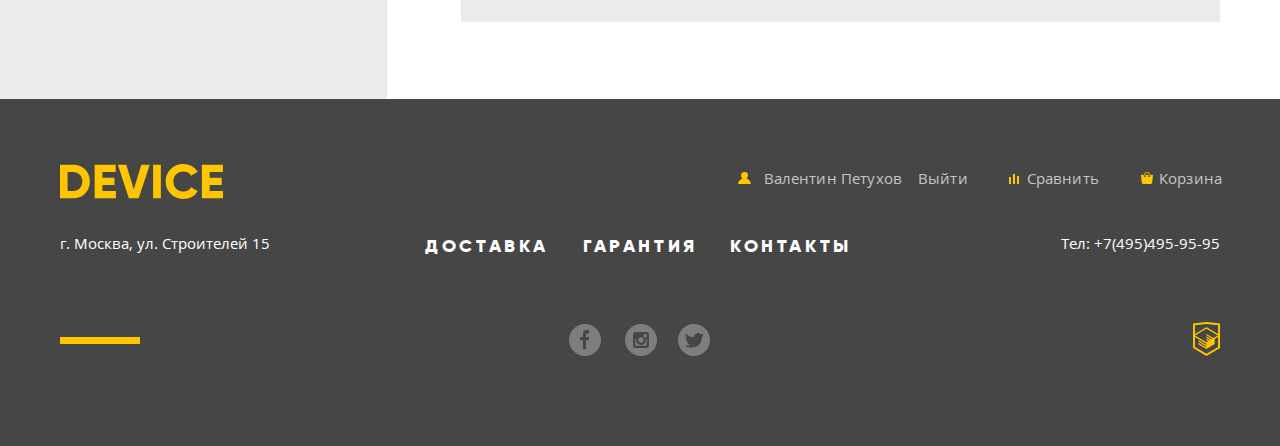
==== commit bcabe633: "Выполнил задание: Оформление контента. Завершил весртку." ====
--- a/catalog.html
+++ b/catalog.html
@@ -186,7 +186,7 @@
 										<a class="separator" href="#">Непотопляемая селфи&#8209;палка</a><span class="price-items">2&nbsp;500&nbsp;руб</span>
 									</div>
 								</li>
-								<li class="catalog-item">
+								<li class="catalog-item catalog-item-new">
 									<img class="image-item" width="360" height="380" src="img/item-4-jpg.jpg" alt="Селфи-палка Следуй за мной">
 									<div class="mask">
 										<a class="add-to-cart" href="#">В корзину</a>
--- a/css/style.css
+++ b/css/style.css
@@ -65,6 +65,7 @@
   box-sizing: border-box;
   width: 1160px;
   margin: 0 auto;
+  position: relative;
 }
 
 .container-sort {
@@ -730,7 +731,7 @@
   margin: 0;
   padding: 0;
   margin-top: 45px;
-  margin-bottom: 15px;
+  
 }
 
 .content-index-wrapper::after {
@@ -755,7 +756,7 @@
 }
 
 .main-tool {
-  margin-top: 482px;
+  margin-top: 0px;
   margin-bottom: 89px;
 }
 
@@ -2404,6 +2405,27 @@
   position: relative;
 }
 
+.catalog-item-new::before {
+  content: "new";
+  width: 57px;
+  height: 57px;
+  top: 28px;
+  right: 29px;
+  border: solid 2px #000000;
+  border-radius: 50%;
+  position: absolute;
+  opacity: 0.1;
+  font-family: Gilroy;
+  font-size: 14px;
+  font-weight: 800;
+  font-stretch: normal;
+  font-style: normal;
+  line-height: 60px;
+  letter-spacing: 0.7px;
+  text-align: center;
+  text-transform: uppercase;
+}
+
 .items-description a {
   font-family:"Gilroy", "Arial", sans-serif;
   font-size: 18px;
@@ -3358,6 +3380,7 @@
   text-align: center;
   color: #000000;
   border: solid 2px #000000;
+  background-color: rgba(246, 225, 154);
 }
 
 .search-input:active ~ .search-button,
@@ -3757,7 +3780,7 @@
 .flex-wrapper {
   display: flex;
   justify-content: space-between;
-  margin-bottom: 15px;
+  /*margin-bottom: 15px;*/
 }
 
 
@@ -3833,7 +3856,7 @@
   flex-wrap: wrap;
   margin-left: 133px;
   margin-top: 5px;
-  margin-bottom: 63px;
+  margin-bottom: 77px;
   height: 70px;
   width: 759px;
   background-color: #ebebeb;
@@ -3937,8 +3960,6 @@
 .image-item {
   z-index: 1;
 }
-
-
 
 .mask {
   z-index: 1;
@@ -4030,6 +4051,7 @@
 .mask .add-to-compare:active {
   color: rgba(0, 0, 0, 0.2);
 }
+
 
 
 
@@ -4501,4 +4523,271 @@
   letter-spacing: 0.15px;
   text-align: left;
   color: #464646;
+}
+
+
+.slider-main-wrapper {
+  margin: 0;
+  padding: 0;
+  margin-bottom: 106px;
+}
+
+.slider-items {
+  display: flex;
+  margin: 0;
+  padding: 0;
+  margin-top: 0;
+  margin-left: 0;
+  justify-content: space-between;
+  list-style: none;
+  position: relative;
+}
+
+.slider-items::before {
+  position: absolute;
+  width: 166px;
+  height: 131px;
+  top: -141px;
+  left: 889px;
+  font-family: Gilroy;
+  font-size: 179px;
+  font-weight: 800;
+  font-stretch: normal;
+  font-style: normal;
+  line-height: 1;
+  letter-spacing: 1.79px;
+  text-align: right;
+  color: #ffff;
+}
+
+.slider-items:first-of-type::before {
+  content: "01";
+}
+
+.slider-items:nth-of-type(2)::before {
+  content: "02";
+  top: -140px;
+
+}
+
+.slider-items:nth-of-type(3)::before {
+  content: "03";
+}
+
+
+.slider-items:not(:first-of-type) {
+  display: none;
+}
+
+.slider-image {
+  margin: 0;
+  padding: 0;
+  margin-top: -126px;
+  margin-left: 50px;
+}
+
+.slider-content-wrapper {
+  margin: 0;
+  padding: 0;
+  margin-left: 126px;
+  margin-top: -46px;
+}
+
+
+.slider-title {
+  margin: 0;
+  padding: 0;
+  width: 399px;
+  font-family: Gilroy;
+  font-size: 47px;
+  font-weight: 800;
+  font-stretch: normal;
+  font-style: normal;
+  line-height: 1.19;
+  letter-spacing: 0.47px;
+  text-align: left;
+  color: #000000;
+
+}
+
+
+
+
+.slider-text {
+  margin: 0;
+  padding: 0;
+  margin-top: 19px;
+  margin-left: -1px;
+  margin-bottom: 53px;
+  font-family: OpenSans;
+  font-size: 15px;
+  font-weight: 300;
+  font-stretch: normal;
+  font-style: normal;
+  line-height: 2;
+  letter-spacing: 0.15px;
+  text-align: left;
+  color: #464646;
+}
+
+.slider-nav {
+  display: flex;
+  margin: 0;
+  padding: 0;
+}
+
+
+.slider-link {
+  margin: 0;
+  padding: 0;
+  /*margin-left: 41px;*/
+  margin-left: 0;
+  padding-left: 44px;
+  font-family:"Gilroy", "Arial", sans-serif;
+  font-size: 18px;
+  font-weight: 800;
+  font-style: normal;
+  font-stretch: normal;
+  line-height: 1.33;
+  letter-spacing: 3.6px;
+  text-align: center;
+  color: rgb(0,0,0,1);
+  position: relative;
+  list-style: none;
+  text-decoration: none;
+  text-transform: uppercase;
+}
+
+.slider-link:hover {
+  color: rgba(0,0,0,1);
+}
+
+.slider-link:active {
+  color: rgba(0,0,0,0.3);
+}
+
+.slider-link::before {
+  content: "";
+
+  position: absolute;
+  width: 220px;
+  height: 8px;
+  top: 6px;
+  left: 0;
+  z-index: -1;
+  background-color: #f0c52e;
+}
+
+.slider-link:hover::before {
+  width: 220px;
+  height: 40px;
+  top: -10px;
+  left: 0;
+  z-index: -1;
+}
+
+.slider-link:active::before {
+  width: 220px;
+  height: 40px;
+  top: -10px;
+  left: 0;
+  z-index: -1;
+}
+
+.slider-nav-bullets {
+  display: flex;
+  position: absolute;
+  top: 198px;
+  right: 60px;
+  margin: 0;
+  padding: 0;
+  
+  list-style: none;
+}
+
+.slider-nav-bullet {
+  position: relative;
+  margin: 0;
+  padding: 0;
+  display: inline-block;
+  width: 10px;
+  height: 10px;
+  margin-right: 20px;
+  vertical-align: top;
+  background-color: transparent;
+  border: 2px solid #464646;
+  border-radius: 50%;
+  cursor: pointer;
+}
+
+.slider-nav-bullet-checked::before {
+  content: "";
+
+  position: absolute;
+  width: 2px;
+  height: 2px;
+  top: 2px;
+  right: 2px;
+  vertical-align: top;
+  background-color: transparent;
+  border: 2px solid #464646;
+  border-radius: 50%;
+}
+
+.slider-table-wrapper {
+  margin: 0;
+  padding: 0;
+  margin-top: 55px;
+  margin-left: -2px;
+}
+
+.slider-table-value {
+  margin: 0;
+  padding: 0;
+  padding-left: 0;
+  padding-top: 0;
+  font-family: Gilroy;
+  font-size: 36px;
+  font-weight: 300;
+  font-stretch: normal;
+  font-style: normal;
+  line-height: 1.33;
+  letter-spacing: 0.36px;
+  text-align: left;
+  color: #000000;
+}
+
+.slider-table-value:nth-of-type(2) {
+ 
+  padding-left: 73px;
+}
+
+.slider-table-value:last-of-type {
+ 
+  padding-left: 75px;
+}
+
+.slider-table-feature {
+  margin: 0;
+  padding: 0;
+  padding-top: 3px;
+  font-family: OpenSans;
+  font-size: 13px;
+  font-weight: 300;
+  font-stretch: normal;
+  font-style: normal;
+  line-height: 1.54;
+  letter-spacing: 0.13px;
+  text-align: left;
+  color: #464646;
+}
+
+.slider-table-feature:nth-of-type(2) {
+ 
+  padding-left: 71px;
+}
+
+.slider-table-feature:last-of-type {
+ 
+  padding-left: 71px;
 }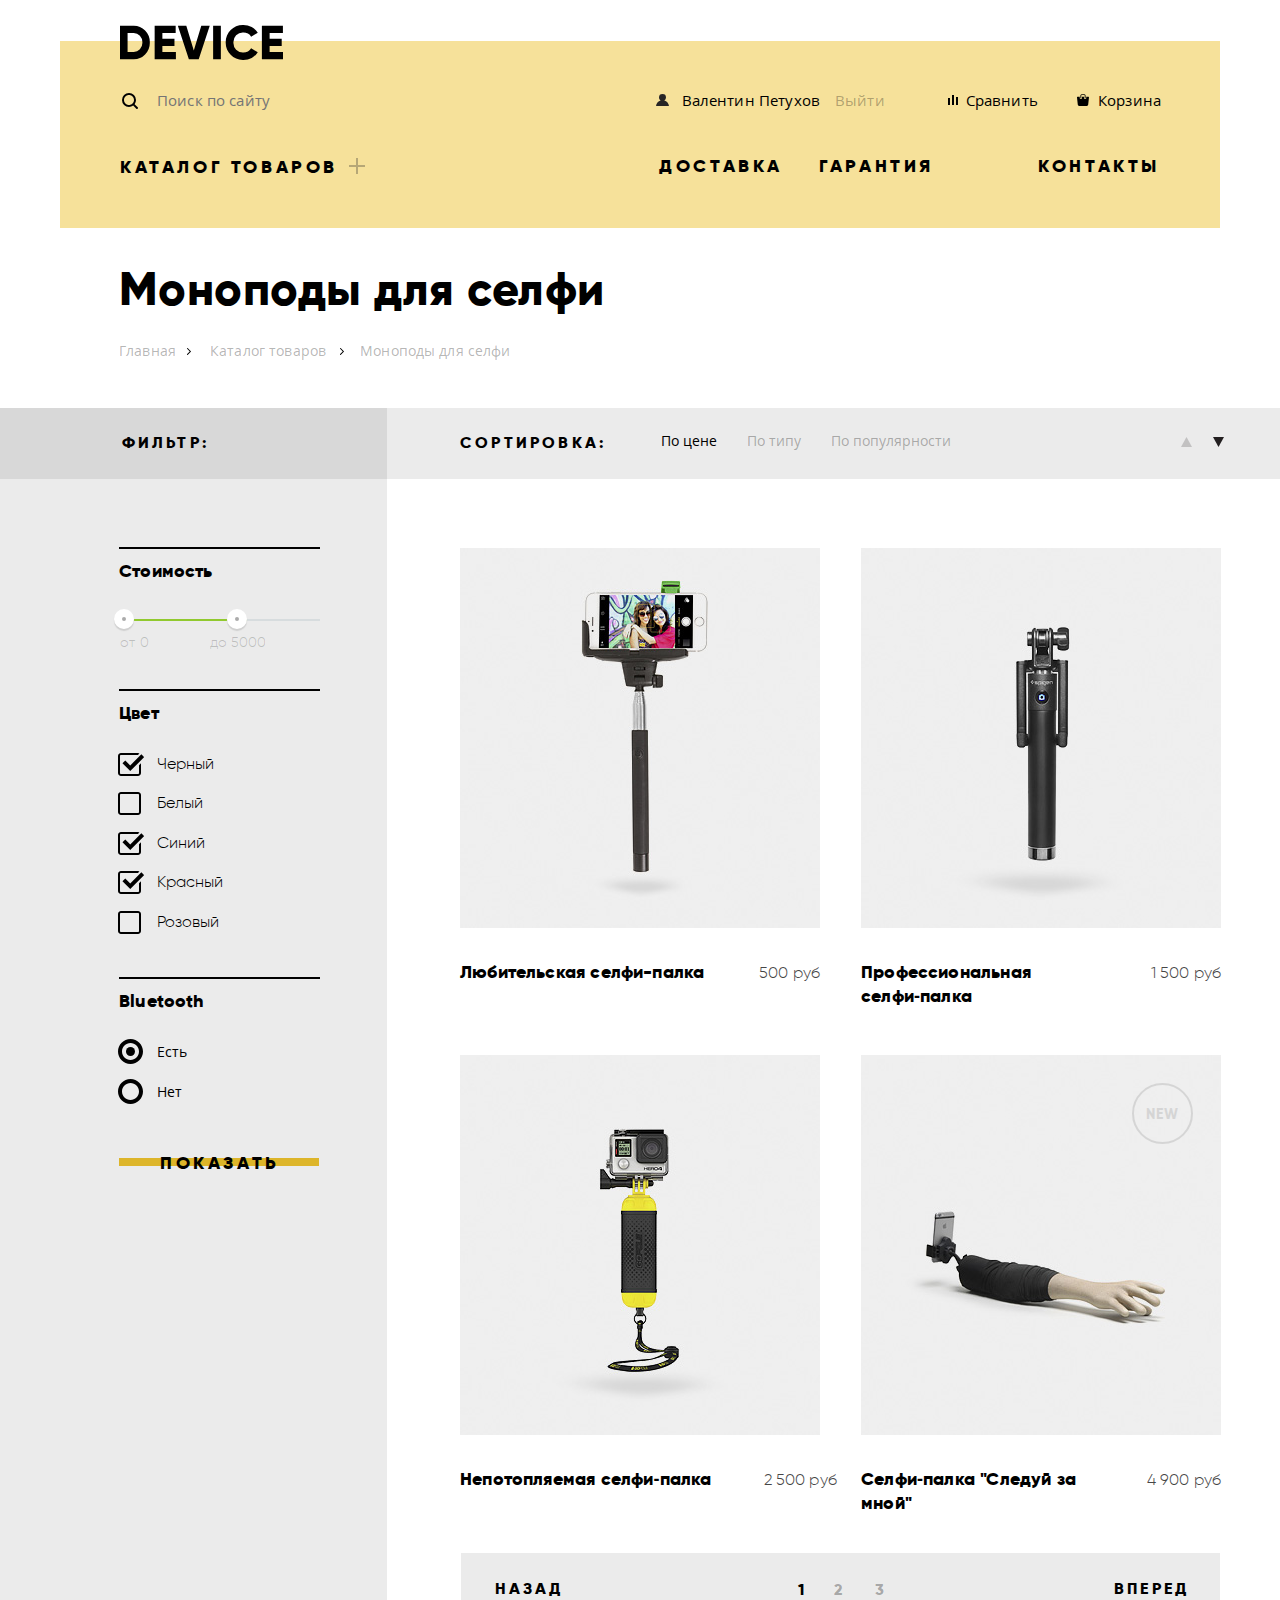
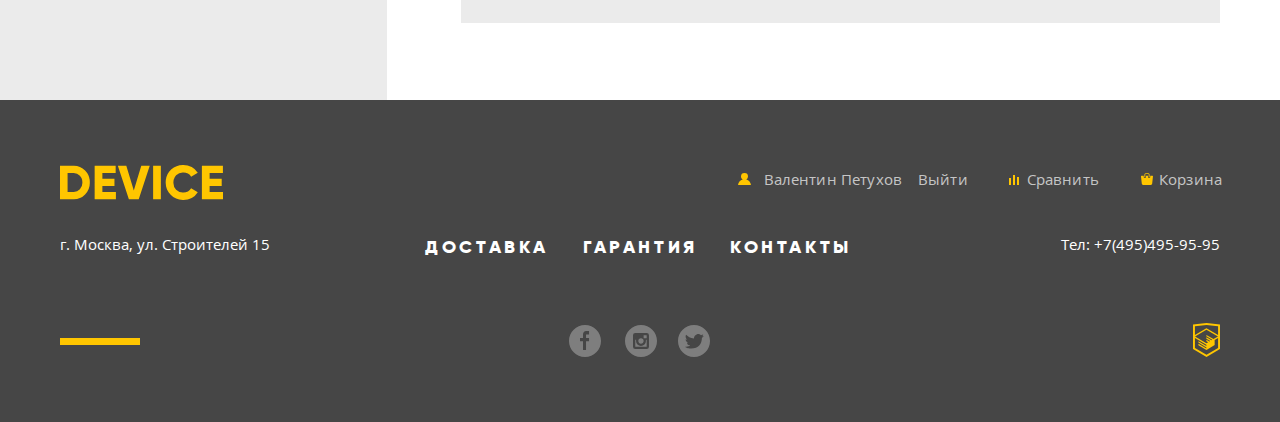
==== commit 6c7fcab9: "первая попытка" ====
--- a/catalog.html
+++ b/catalog.html
@@ -1,289 +1,371 @@
 <!DOCTYPE html>
-<html lang="en">
-<head>
-	<meta charset="UTF-8">   
-	<title>HTML Academy: Девайс</title>
-	<link href="css/normalize.css" rel="stylesheet">
-	<link href="css/style.css" rel="stylesheet" type="text/css">
-</head>
-<body>
-	<header class="header-catalog container">
-		<section class="user-nav">
-			<h3 class="visually-hidden">Личный кабинет</h3>
-			<a href="index.html" class="logo-header-cat">
-				<img src="img/device.svg" width="163" height="35" name="Лого" alt="Логотип Device">
-			</a>
-			<div class="user-nav-wrapper">
-				<form class="form-wrapper" action="#" method="post">
-		        	<label class="form-search visually-hidden" for="search"></label>
-		       		<input class="search-input" type="search" name="search" id="search" placeholder="Поиск по сайту">
-		       		<button class="search-button">Найти</button>
-		       	</form>
-		       	<div class="user-list-wrapper-cat">
-					<ul class="user-list-cat">
-						<li><a class="name-link" href="#"><span>Валентин Петухов</span></a></li>
-						<li><a href="#">Выйти</a></li>
-					</ul>
-					<ul class="purchase-list-cat">
-						<li><a class="compare-link-cat" href="#">Сравнить</a></li>
-						<li><a class="cart-link-cat" href="#">Корзина</a></li>
-					</ul>
-				</div>
-			</div>
-	  	</section>
-	    <nav class="header-navigation">
-	        <ul class="nav-list">
-	        	<li class="pzd">
-	        		<a class="catalog-link" href="catalog.html">Каталог товаров</a>
-		        	<div class="pzd-wrapper-catalog">
-		        		<ul class="pzd1-catalog">
-				        	<li><a href="#">Виртуальная реальность</a></li>
-				        	<li><a href="#">Моноподы для селфи</a></li>
-				        	<li><a href="#">Экшн-камер</a></li>
-				        </ul>
-				        <ul class="pzd2-catalog">
-				        	<li><a href="#">Фитнес-браслеты</a></li>
-				        	<li><a href="#">Умные часы</a></li>
-				        </ul>
-				        <ul class="pzd3-catalog">
-				        	<li><a href="#">Квадрокоптеры</a></li>
-			        	</ul>
-			     	</div>
-	        	</li>
-	        	<li><a href="delivery.html">Доставка</a></li>
-	        	<li><a href="warranty.html">Гарантия</a></li>
-	        	<li><a href="contacts.html">Контакты</a></li>
-	        </ul>
-	    </nav>
+<html lang="ru">
+  <head>
+    <meta charset="utf-8" />
+    <title>HTML Academy: Девайс</title>
+    <link href="css/normalize.css" rel="stylesheet" />
+    <link href="css/style.css" rel="stylesheet" type="text/css" />
+  </head>
+  <body>
+    <header class="header-catalog container">
+      <section class="user-nav">
+        <h3 class="visually-hidden">Личный кабинет</h3>
+        <a href="index.html" class="logo-header-cat">
+          <img
+            src="img/device.svg"
+            width="163"
+            height="35"
+            alt="Логотип Device"
+          />
+        </a>
+        <div class="user-nav-wrapper">
+          <form class="form-wrapper" action="#" method="post">
+            <label class="form-search visually-hidden" for="search"></label>
+            <input
+              class="search-input"
+              type="search"
+              name="search"
+              id="search"
+              placeholder="Поиск по сайту"
+            />
+            <button class="search-button">Найти</button>
+          </form>
+          <div class="user-list-wrapper-cat">
+            <ul class="user-list-cat">
+              <li>
+                <a class="name-link" href="#"><span>Валентин Петухов</span></a>
+              </li>
+              <li><a href="#">Выйти</a></li>
+            </ul>
+            <ul class="purchase-list-cat">
+              <li><a class="compare-link-cat" href="#">Сравнить</a></li>
+              <li><a class="cart-link-cat" href="#">Корзина</a></li>
+            </ul>
+          </div>
+        </div>
+      </section>
+      <nav class="header-navigation">
+        <ul class="nav-list">
+          <li class="pzd">
+            <a class="catalog-link" href="catalog.html">Каталог товаров</a>
+            <div class="pzd-wrapper-catalog">
+              <ul class="pzd1-catalog">
+                <li><a href="#">Виртуальная реальность</a></li>
+                <li><a href="#">Моноподы для селфи</a></li>
+                <li><a href="#">Экшн-камер</a></li>
+              </ul>
+              <ul class="pzd2-catalog">
+                <li><a href="#">Фитнес-браслеты</a></li>
+                <li><a href="#">Умные часы</a></li>
+              </ul>
+              <ul class="pzd3-catalog">
+                <li><a href="#">Квадрокоптеры</a></li>
+              </ul>
+            </div>
+          </li>
+          <li><a href="delivery.html">Доставка</a></li>
+          <li><a href="warranty.html">Гарантия</a></li>
+          <li><a href="contacts.html">Контакты</a></li>
+        </ul>
+      </nav>
     </header>
     <main>
-    	<div class="container">
-		    <h1 class="catalog-head">Моноподы для селфи</h1>
-			<div class="div-list">
-			    <ul class="list-nav">
-				    <li><a class="arrow" href="index.html">Главная</a></li>
-				    <li><a class="arrow-2" href="catalog.html">Каталог товаров</a></li>
-				    <li><a href="#">Моноподы для селфи</a></li>
-				    </ul>
-			</div>
-		</div>
-			<div class="content-index-wrapper">
-				<div class="flex-wrapper container">
-					<section class="container-lvl1">
-						<div class="filter-head">Фильтр:</div>
-						<form class="filter" method="get" action="#">
-							<div class="black-line-cost"></div>
-							<fieldset class="filter-item">
-        						<legend>Стоимость</legend>
-        						<div class="range-filter">
-            						<div class="range-controls">
-										<div class="scale">
-							            	<div class="bar"></div>
-							            </div>
-							            <div class="toggle toggle-min"></div>
-            							<div class="toggle toggle-max"></div>
-            						</div>
-            						<div class="price-controls">
-										<label class="min-price">от <input name="min-price" type="text" value="0"></label>
-            							<label class="max-price">до <input name="max-price" type="text" value="5000"></label>
-            						</div>
-        						</div>
-      						</fieldset>
-							<fieldset>
-							<div class="black-line-color"></div>
-						    <h2 class="color-form">Цвет</h2>
-							    <ul class="color-list">
-							    	<li class="filter-option">
-							    		<input class="visually-hidden filter-input filter-input-checkbox"
-							    		 type="checkbox" name="black" id="filter-black" checked>
-							    		<label for="filter-black">Черный</label>
-							    	</li>
-							    	<li class="filter-option">
-							    		<input class="visually-hidden filter-input filter-input-checkbox"
-							    		 type="checkbox" name="white" id="filter-white">
-							    		<label for="filter-white">Белый</label>
-							    	</li>
-							    	<li class="filter-option">
-							    		<input class="visually-hidden filter-input filter-input-checkbox"
-							    		 type="checkbox" name="blue" id="filter-blue" checked>
-							    		<label for="filter-blue">Синий</label>
-							    	</li>
-							    	<li class="filter-option">
-							    		<input class="visually-hidden filter-input filter-input-checkbox"
-							    		 type="checkbox" name="red" id="filter-red" checked>
-							    		<label for="filter-red">Красный</label>
-							    	</li>
-							    	<li class="filter-option">
-							    		<input class="visually-hidden filter-input filter-input-checkbox"
-							    		 type="checkbox" name="pink" id="filter-pink">
-							    		<label for="filter-pink">Розовый</label>
-							    	</li>
-							    </ul>
-						    </fieldset>
-						    <fieldset>
-						    <div class="black-line-bluetooth"></div>
-						    <h2 class="Bluetooth-form">Bluetooth</h2>
-							    <ul class="bluetooth-list">
-							    	<li class="filter-option-bluetooth">
-							    		<input class="visually-hidden filter-input filter-input-radio"
-							    		 type="radio" name="Bluetooth" id="filter-Bluetooth-yes" checked>
-							    		<label for="filter-Bluetooth-yes">Есть</label>
-							    	</li>
-							    	<li class="filter-option-bluetooth">
-							    		<input class="visually-hidden filter-input filter-input-radio"
-							    		 type="radio" name="Bluetooth" id="filter-Bluetooth-no">
-							    		<label for="filter-Bluetooth-no">Нет</label>
-							    	</li>
-							    </ul>
-						   </fieldset>
-						    <div class="contact-form-ct">
-								<a class="contact-us-ct" href="#">Показать</a>
-							</div>
-					    </form>
-					</section>
-					<section class="container-lvl2">
-							<h2 class="visually-hidden">Каталог товаров</h2>
-							<div class="sort-wrapper">
-								<div class="sort-head">Сортировка:</div>
-								<ul class="sort-func">
-									<li><a class="sort-current" href="#">По цене</a></li>
-									<li><a href="#">По типу</a></li>
-									<li><a href="#">По популярности</a></li>
-								</ul>
-								<ul class="sort-func-2">
-									<li><a class="up-icon" href="#"><span class="visually-hidden">По возрастанию</span></a></li>
-									<li><a class="down-current down-icon" href="#"><span class="visually-hidden">По убыванию</span></a></li>
-								</ul>
-							</div>
-							<ul class="items-description">
-								<li class="catalog-item">
-									<img class="image-item" width="360" height="380" src="img/item-1-jpg.jpg" alt="Любительская селфи-палка">
-									<div class="mask">
-										<a class="add-to-cart" href="#">В корзину</a>
-										<a class="add-to-compare" href="#">Добавить к сравнению</a>
-									</div>
-									<div class="item-text">
-										<a class="separator" href="#">Любительская селфи-палка</a><span class="price-items">500&nbsp;руб</span>
-									</div>
-								</li>
-								<li class="catalog-item">
-									<img class="image-item" width="360" height="380" src="img/item-2-jpg.jpg" alt="Профессиональная селфи-палка">
-									<div class="mask">
-										<a class="add-to-cart" href="#">В корзину</a>
-										<a class="add-to-compare" href="#">Добавить к сравнению</a>
-									</div>
-									<div class="item-text">
-										<a class="separator" href="#">Профессиональная селфи&#8209;палка</a><span class="price-items">1&nbsp;500&nbsp;руб</span>
-									</div>
-								</li>
-								<li class="catalog-item">
-									<img class="image-item" width="360" height="380" src="img/item-3-jpg.jpg" alt="Непотопляемая селфи-палка">
-									<div class="mask">
-										<a class="add-to-cart" href="#">В корзину</a>
-										<a class="add-to-compare" href="#">Добавить к сравнению</a>
-									</div>
-									<div class="item-text">
-										<a class="separator" href="#">Непотопляемая селфи&#8209;палка</a><span class="price-items">2&nbsp;500&nbsp;руб</span>
-									</div>
-								</li>
-								<li class="catalog-item catalog-item-new">
-									<img class="image-item" width="360" height="380" src="img/item-4-jpg.jpg" alt="Селфи-палка Следуй за мной">
-									<div class="mask">
-										<a class="add-to-cart" href="#">В корзину</a>
-										<a class="add-to-compare" href="#">Добавить к сравнению</a>
-									</div>
-									<div class="item-text">
-										<a class="separator" href="#">Селфи&#8209;палка "Следуй за мной"</a><span class="price-items">4&nbsp;900&nbsp;руб</span>
-									</div>
-								</li>
-							</ul>
-							<div class="list-of-items">
-								<a class="list-navigation-link" href="#">Назад</a>   
-								<ul class="pagination-list">
-	      							<li class="pagination-item"><a class="pagination-current" href="#">1</a></li>
-								    <li class="pagination-item"><a href="#">2</a></li>
-								    <li class="pagination-item"><a href="#">3</a></li>
-	    						</ul>
-	    						<a class="list-navigation-link" href="#">Вперед</a>
-	    					</div>
-					</section>
-			</div>
+      <div class="container">
+        <h1 class="catalog-head">Моноподы для селфи</h1>
+        <div class="div-list">
+          <ul class="list-nav">
+            <li><a class="arrow" href="index.html">Главная</a></li>
+            <li><a class="arrow-2" href="catalog.html">Каталог товаров</a></li>
+            <li><a href="#">Моноподы для селфи</a></li>
+          </ul>
+        </div>
+      </div>
+      <div class="content-index-wrapper">
+        <div class="flex-wrapper container">
+          <section class="container-lvl1">
+            <div class="filter-head">Фильтр:</div>
+            <form class="filter" method="post" action="https://echo.htmlacademy.ru/courses"">
+              <div class="black-line-cost"></div>
+              <fieldset class="filter-item">
+                <legend>Стоимость</legend>
+                <div class="range-filter">
+                  <div class="range-controls">
+                    <div class="scale">
+                      <div class="bar"></div>
+                    </div>
+                    <div class="toggle toggle-min"></div>
+                    <div class="toggle toggle-max"></div>
+                  </div>
+                  <div class="price-controls">
+                    <label class="min-price"
+                      >от <input name="min-price" type="text" value="0"
+                    /></label>
+                    <label class="max-price"
+                      >до <input name="max-price" type="text" value="5000"
+                    /></label>
+                  </div>
+                </div>
+              </fieldset>
+              <fieldset>
+                <div class="black-line-color"></div>
+                <h2 class="color-form">Цвет</h2>
+                <ul class="color-list">
+                  <li class="filter-option">
+                    <input
+                      class="visually-hidden filter-input filter-input-checkbox"
+                      type="checkbox"
+                      name="black"
+                      id="filter-black"
+                      checked
+                    />
+                    <label for="filter-black">Черный</label>
+                  </li>
+                  <li class="filter-option">
+                    <input
+                      class="visually-hidden filter-input filter-input-checkbox"
+                      type="checkbox"
+                      name="white"
+                      id="filter-white"
+                    />
+                    <label for="filter-white">Белый</label>
+                  </li>
+                  <li class="filter-option">
+                    <input
+                      class="visually-hidden filter-input filter-input-checkbox"
+                      type="checkbox"
+                      name="blue"
+                      id="filter-blue"
+                      checked
+                    />
+                    <label for="filter-blue">Синий</label>
+                  </li>
+                  <li class="filter-option">
+                    <input
+                      class="visually-hidden filter-input filter-input-checkbox"
+                      type="checkbox"
+                      name="red"
+                      id="filter-red"
+                      checked
+                    />
+                    <label for="filter-red">Красный</label>
+                  </li>
+                  <li class="filter-option">
+                    <input
+                      class="visually-hidden filter-input filter-input-checkbox"
+                      type="checkbox"
+                      name="pink"
+                      id="filter-pink"
+                    />
+                    <label for="filter-pink">Розовый</label>
+                  </li>
+                </ul>
+              </fieldset>
+              <fieldset>
+                <div class="black-line-bluetooth"></div>
+                <h2 class="Bluetooth-form">Bluetooth</h2>
+                <ul class="bluetooth-list">
+                  <li class="filter-option-bluetooth">
+                    <input
+                      class="visually-hidden filter-input filter-input-radio"
+                      type="radio"
+                      name="Bluetooth"
+                      id="filter-Bluetooth-yes"
+                      checked
+                    />
+                    <label for="filter-Bluetooth-yes">Есть</label>
+                  </li>
+                  <li class="filter-option-bluetooth">
+                    <input
+                      class="visually-hidden filter-input filter-input-radio"
+                      type="radio"
+                      name="Bluetooth"
+                      id="filter-Bluetooth-no"
+                    />
+                    <label for="filter-Bluetooth-no">Нет</label>
+                  </li>
+                </ul>
+              </fieldset>
+              <div class="contact-form-ct">
+                <button class="contact-us-ct" type="submit">Показать</button>
+              </div>
+            </form>
+          </section>
+          <section class="container-lvl2">
+            <h2 class="visually-hidden">Каталог товаров</h2>
+            <div class="sort-wrapper">
+              <div class="sort-head">Сортировка:</div>
+              <ul class="sort-func">
+                <li><a class="sort-current" href="#">По цене</a></li>
+                <li><a href="#">По типу</a></li>
+                <li><a href="#">По популярности</a></li>
+              </ul>
+              <ul class="sort-func-2">
+                <li>
+                  <a class="up-icon" href="#"
+                    ><span class="visually-hidden">По возрастанию</span></a
+                  >
+                </li>
+                <li>
+                  <a class="down-current down-icon" href="#"
+                    ><span class="visually-hidden">По убыванию</span></a
+                  >
+                </li>
+              </ul>
+            </div>
+            <ul class="items-description">
+              <li class="catalog-item">
+                <img
+                  class="image-item"
+                  width="360"
+                  height="380"
+                  src="img/item-1-jpg.jpg"
+                  alt="Любительская селфи-палка"
+                />
+                <div class="mask">
+                  <a class="add-to-cart" href="#">В корзину</a>
+                  <a class="add-to-compare" href="#">Добавить к сравнению</a>
+                </div>
+                <div class="item-text">
+                  <a class="separator" href="#">Любительская селфи-палка</a
+                  ><span class="price-items">500&nbsp;руб</span>
+                </div>
+              </li>
+              <li class="catalog-item">
+                <img
+                  class="image-item"
+                  width="360"
+                  height="380"
+                  src="img/item-2-jpg.jpg"
+                  alt="Профессиональная селфи-палка"
+                />
+                <div class="mask">
+                  <a class="add-to-cart" href="#">В корзину</a>
+                  <a class="add-to-compare" href="#">Добавить к сравнению</a>
+                </div>
+                <div class="item-text">
+                  <a class="separator" href="#"
+                    >Профессиональная селфи&#8209;палка</a
+                  ><span class="price-items">1&nbsp;500&nbsp;руб</span>
+                </div>
+              </li>
+              <li class="catalog-item">
+                <img
+                  class="image-item"
+                  width="360"
+                  height="380"
+                  src="img/item-3-jpg.jpg"
+                  alt="Непотопляемая селфи-палка"
+                />
+                <div class="mask">
+                  <a class="add-to-cart" href="#">В корзину</a>
+                  <a class="add-to-compare" href="#">Добавить к сравнению</a>
+                </div>
+                <div class="item-text">
+                  <a class="separator" href="#"
+                    >Непотопляемая&nbsp;селфи&#8209;палка</a
+                  ><span class="price-items">2&nbsp;500&nbsp;руб</span>
+                </div>
+              </li>
+              <li class="catalog-item catalog-item-new">
+                <img
+                  class="image-item"
+                  width="360"
+                  height="380"
+                  src="img/item-4-jpg.jpg"
+                  alt="Селфи-палка Следуй за мной"
+                />
+                <div class="mask">
+                  <a class="add-to-cart" href="#">В корзину</a>
+                  <a class="add-to-compare" href="#">Добавить к сравнению</a>
+                </div>
+                <div class="item-text">
+                  <a class="separator" href="#"
+                    >Селфи&#8209;палка "Следуй за мной"</a
+                  ><span class="price-items">4&nbsp;900&nbsp;руб</span>
+                </div>
+              </li>
+            </ul>
+            <div class="list-of-items">
+              <a class="list-navigation-link" href="#">Назад</a>
+              <ul class="pagination-list">
+                <li class="pagination-item">
+                  <a class="pagination-current" href="#">1</a>
+                </li>
+                <li class="pagination-item"><a href="#">2</a></li>
+                <li class="pagination-item"><a href="#">3</a></li>
+              </ul>
+              <a class="list-navigation-link" href="#">Вперед</a>
+            </div>
+          </section>
+        </div>
+      </div>
     </main>
     <footer class="footer-catalog">
-    	<div class="container">
-	    	<section class="nav-footer">
-	    		<h3 class="visually-hidden">Личный кабинет</h3>
-				<a href="index.html" class="logo-footer-ct"><img src="img/logo_mc.svg" width="163" height="35" name="Лого" alt="Логотип Device"></a>
-				<div class="info-user">
-					<ul class="info-wrapper">
-						<li><a class="petuhov" href="#"><span>Валентин Петухов</span></a></li>
-						<li><a href="#">Выйти</a></li>
-					</ul>
-					<ul class="purchase-footer">
-						<li><a class="compare-footer-ct" href="#">Сравнить</a></li>
-						<li><a class="cart-footer-ct" href="#">Корзина</a></li>
-					</ul>
-				</div>
-		  	</section>
-		  	<div class="footer-inf-part-ct">
-				<p class="adress-ct">
-					г. Москва, ул. Строителей 15
-				</p>
-				<div>
-					<ul class="footer-nl-ct">
-						<li><a href="delivery.html">Доставка</a></li>
-						<li><a href="warranty.html">Гарантия</a></li>
-						<li><a href="contacts.html">Контакты</a></li>
-					</ul>       
-			  	</div>
-	    		<p class="contact-number-ct">
-					Тел: +7(495)495-95-95
-				</p>
-			</div>
-			<div class="footer-buttom-ct">
-				<div class="yellow-line-ct"></div>
-				<ul class="social-link-ct">
-					<li>
-						<a class="fb-footer-ct" href="http://www.facebook.com"><span class="visually-hidden">facebook</span></a>
-					</li>
-					<li>
-						<a class="inst-footer-ct" href="http://www.instagram.com"><span class="visually-hidden">instagram</span></a>
-					</li>
-					<li>
-						<a class="tw-footer-ct" href="http://www.twitter.com"><span class="visually-hidden">twitter</span></a>
-					</li>	
-				</ul>
-				<div class="html-ac-ct">
-					<a href="http://htmlacademy.ru"><span class="visually-hidden">HTML Academy</span></a>
-				</div>
-			</div>
-		</div>
+      <div class="container">
+        <section class="nav-footer">
+          <h3 class="visually-hidden">Личный кабинет</h3>
+          <a href="index.html" class="logo-footer-ct"
+            ><img
+              src="img/logo_mc.svg"
+              width="163"
+              height="35"
+              alt="Логотип Device"
+          /></a>
+          <div class="info-user">
+            <ul class="info-wrapper">
+              <li>
+                <a class="petuhov" href="#"><span>Валентин Петухов</span></a>
+              </li>
+              <li><a href="#">Выйти</a></li>
+            </ul>
+            <ul class="purchase-footer">
+              <li><a class="compare-footer-ct" href="#">Сравнить</a></li>
+              <li><a class="cart-footer-ct" href="#">Корзина</a></li>
+            </ul>
+          </div>
+        </section>
+        <div class="footer-inf-part-ct">
+          <p class="adress-ct">
+            г. Москва, ул. Строителей 15
+          </p>
+          <div>
+            <ul class="footer-nl-ct">
+              <li><a href="delivery.html">Доставка</a></li>
+              <li><a href="warranty.html">Гарантия</a></li>
+              <li><a href="contacts.html">Контакты</a></li>
+            </ul>
+          </div>
+          <p class="contact-number-ct">
+            Тел: +7(495)495-95-95
+          </p>
+        </div>
+        <div class="footer-buttom-ct">
+          <div class="yellow-line-ct"></div>
+          <ul class="social-link-ct">
+            <li>
+              <a class="fb-footer-ct" href="http://www.facebook.com"
+                ><span class="visually-hidden">facebook</span></a
+              >
+            </li>
+            <li>
+              <a class="inst-footer-ct" href="http://www.instagram.com"
+                ><span class="visually-hidden">instagram</span></a
+              >
+            </li>
+            <li>
+              <a class="tw-footer-ct" href="http://www.twitter.com"
+                ><span class="visually-hidden">twitter</span></a
+              >
+            </li>
+          </ul>
+          <div class="html-ac">
+            <a href="https://htmlacademy.ru/intensive/htmlcss"
+              ><span class="visually-hidden">HTML Academy</span></a
+            >
+          </div>
+        </div>
+      </div>
     </footer>
-</body>
+  </body>
 </html>
 
-
-<!--
-	<ul class="color-list">
-							    	<li>
-							    		<input class="checkbox-type" type="checkbox" name="black" id="filter-black" checked>
-							    		<label for="filter-black">Черный</label>
-							    	</li>
-							    	<li>
-							    		<input class="checkbox-type" type="checkbox" name="white" id="filter-white">
-							    		<label for="filter-white">Белый</label>
-							    	</li>
-							    	<li>
-							    		<input class="checkbox-type" type="checkbox" name="blue" id="filter-blue" checked>
-							    		<label for="filter-blue">Синий</label>
-							    	</li>
-							    	<li>
-							    		<input class="checkbox-type" type="checkbox" name="red" id="filter-red" checked>
-							    		<label for="filter-red">Красный</label>
-							    	</li>
-							    	<li>
-							    		<input class="checkbox-type" type="checkbox" name="pink" id="filter-pink">
-							    		<label for="filter-pink">Розовый</label>
-							    	</li>
-							    </ul>
--->--- a/css/style.css
+++ b/css/style.css
@@ -1,15 +1,15 @@
 @font-face {
-	font-family: "Gilroy";
-	src: url("../fonts/gilroylight.woff") format("woff");
-	font-weight: lighter;
-	font-style: normal;
-}    
+  font-family: "Gilroy";
+  src: url("../fonts/gilroylight.woff") format("woff");
+  font-weight: lighter;
+  font-style: normal;
+}
 
 @font-face {
-	font-family: "Gilroy";
-	src: url("../fonts/gilroylight.woff2") format("woff2");
-	font-weight: lighter;
-	font-style: normal;
+  font-family: "Gilroy";
+  src: url("../fonts/gilroylight.woff2") format("woff2");
+  font-weight: lighter;
+  font-style: normal;
 }
 
 @font-face {
@@ -26,12 +26,11 @@
   font-style: normal;
 }
 
-
 @font-face {
-	font-family: "OpenSans";
-	src: url("../fonts/opensanslight.woff") format("woff");
-	font-weight: lighter;
-	font-style: normal;
+  font-family: "OpenSans";
+  src: url("../fonts/opensanslight.woff") format("woff");
+  font-weight: lighter;
+  font-style: normal;
 }
 
 @font-face {
@@ -42,10 +41,10 @@
 }
 
 @font-face {
-	font-family: "OpenSans";
-	src: url("../fonts/opensans.woff") format("woff");
-	font-weight: normal;
-	font-style: normal;
+  font-family: "OpenSans";
+  src: url("../fonts/opensans.woff") format("woff");
+  font-weight: normal;
+  font-style: normal;
 }
 
 @font-face {
@@ -56,7 +55,7 @@
 }
 
 body {
-	font-family: "Gilroy", "Arial", sans-serif;
+  font-family: "Gilroy", "Arial", sans-serif;
   margin: 0;
   padding: 0;
 }
@@ -84,7 +83,10 @@
 
 
 /* index.html */
+
+
 /* классы header начало */
+
 .header-index {
   margin-top: 41px;
   padding-bottom: 163px;
@@ -97,7 +99,7 @@
 }
 
 .popup {
-	display: none;
+  display: none;
 }
 
 .form-wrapper {
@@ -107,47 +109,15 @@
   justify-content: space-between;
 }
 
-/*
-.form-search {
-  font-family:"OpenSans", "Arial", sans-serif;
-  font-size: 15px;
-  font-weight: 300;
-  font-style: normal;
-  font-stretch: normal;
-  line-height: 2;
-  letter-spacing: 0.15px;
-  text-align: left;
-  padding-left: 18px;
-  padding-top: 3px;
-  color: rgba(0, 0, 0, 0.3);
-}
-
-.form-search:hover, 
-.form-search:focus {
-color: rgba(0, 0, 0, 0.6);
-}
-
-.form-search:active {
-  color: #000000;
-}
-*/
-
-
 .user-nav-wrapper {
   display: flex;
-  /*flex-wrap: wrap;*/
   justify-content: space-between;
   margin-top: 18px;
 }
 
-
-
 .user-nav {
-
   padding-top: 1px;
-  /*outline: 2px solid fuchsia;*/
-}
-
+}
 
 .logo-header {
   display: block;
@@ -167,40 +137,24 @@
 .user-list-wrapper {
   display: flex;
   flex-wrap: wrap;
-  /*justify-content: flex-end;*/
-  padding: 0;
-  margin: 0;
-
-}
-/*
+  padding: 0;
+  margin: 0;
+}
+
 .user-list {
   display: flex;
   margin: 0;
   padding: 0;
   list-style: none;
-  background: rgba(234, 255, 45, 0.2);
-  box-shadow: inset 0 0 0 2px rgb(234, 255, 45);
-  
-}
-*/
-.user-list {
-  display: flex;
-  margin: 0;
-  padding: 0;
-
-  list-style: none;
-  
-  
 }
 
 .user-list li {
   margin-right: 186px;
   padding-left: 30px;
-  
 }
 
 .login-link {
-  font-family:"OpenSans", "Arial", sans-serif;
+  font-family: "OpenSans", "Arial", sans-serif;
   font-size: 15px;
   font-weight: 300;
   font-style: normal;
@@ -210,13 +164,8 @@
   text-align: left;
   color: black;
   text-decoration: none;
-
   padding-left: 50px;
   position: relative;
-  /*
-  background: rgba(234, 255, 45, 0.2);
-  box-shadow: inset 0 0 0 2px rgb(234, 255, 45);
-  */
 }
 
 .login-link:hover {
@@ -229,17 +178,14 @@
 
 .login-link::before {
   content: "";
-  
   position: absolute;
   top: 4px;
   left: 24px;
-  
   width: 16px;
   height: 18px;
-
   background-image: url("../img/user.svg");
   background-repeat: no-repeat;
-  background-position: 0 0; 
+  background-position: 0 0;
 }
 
 .login-link:hover::before {
@@ -250,21 +196,13 @@
   opacity: 0.3;
 }
 
-/*.purchase-list {
-  display: flex;
-  margin: 0;
-  padding: 0;
-  list-style: none;
-  outline: 2px solid orange;
-}*/
-
 .purchase-list {
   display: flex;
   margin: 0;
   padding: 0;
   list-style: none;
-  
-}
+}
+
 .purchase-list li:nth-of-type(1) {
   margin: 0;
   padding: 0;
@@ -278,7 +216,7 @@
 }
 
 .purchase-list a {
-  font-family:"OpenSans", "Arial", sans-serif;
+  font-family: "OpenSans", "Arial", sans-serif;
   font-size: 15px;
   font-weight: 300;
   font-style: normal;
@@ -301,58 +239,36 @@
 .compare-link {
   padding-left: 50px;
   position: relative;
-  /*
-  background: rgba(234, 255, 45, 0.2);
-  box-shadow: inset 0 0 0 2px rgb(234, 255, 45);
-  */
 }
 
 .compare-link::before {
   content: "";
-
   position: absolute;
   top: 5px;
   left: 32px;
-  
   width: 16px;
   height: 18px;
-
   background-image: url("../img/compare.svg");
   background-repeat: no-repeat;
-  background-position: 0 0; 
-}
- 
- .cart-link {
+  background-position: 0 0;
+}
+
+.cart-link {
   padding-left: 50px;
   position: relative;
-  /*
-  background: rgba(234, 255, 45, 0.2);
-  box-shadow: inset 0 0 0 2px rgb(234, 255, 45);
-  */
-
-} 
+}
+
 .cart-link::before {
   content: "";
-
   position: absolute;
   top: 4px;
   left: 29px;
-  
   width: 16px;
   height: 18px;
-
   background-image: url("../img/cart.svg");
   background-repeat: no-repeat;
-  background-position: 0 0; 
-}
-
-
-/* пока это класс без свойств 
-.header-navigation {
-  */
-
-
-
+  background-position: 0 0;
+}
 
 .nav-list {
   display: flex;
@@ -361,24 +277,22 @@
   padding: 0;
   margin-top: 24px;
   list-style: none;
-  
-}
-
-
-.nav-list > li:nth-of-type(1) {
+}
+
+.nav-list>li:nth-of-type(1) {
   margin-left: 0px;
 }
-.nav-list > li:nth-of-type(2) {
+
+.nav-list>li:nth-of-type(2) {
   margin-left: 320px;
   margin-right: 35px;
 }
-.nav-list > li:nth-of-type(3) {
+
+.nav-list>li:nth-of-type(3) {
   margin-right: 103px;
 }
 
-
-
-.nav-list a{
+.nav-list a {
   display: block;
   font-size: 18px;
   font-weight: 800;
@@ -400,7 +314,6 @@
   opacity: 0.3
 }
 
-
 .catalog-link {
   position: relative;
 }
@@ -410,13 +323,11 @@
   position: absolute;
   top: 2px;
   right: -27px;
-  
   width: 16px;
   height: 18px;
-
   background-image: url("../img/plus.svg");
   background-repeat: no-repeat;
-  background-position: 0 0; 
+  background-position: 0 0;
   opacity: 0.3;
 }
 
@@ -428,8 +339,6 @@
   opacity: 0.3;
 }
 
-
-
 .pzd {
   margin: 0;
   padding: 0;
@@ -437,23 +346,23 @@
   margin-left: 0;
   position: relative;
   list-style: none;
-  
 }
 
 .pzd-wrapper {
   display: flex;
   position: absolute;
-  width: 1161px;
-  margin: 0;
-  padding: 0;
-  
-  margin-left: -60px;
+  width: 1160px;
+  margin: 0;
+  padding: 0;
+  padding-bottom: 15px;
+  left: -60px;
   list-style: none;
   background-color: rgba(246, 225, 154);
+  z-index: 20;
   /*outline: 2px solid green;*/
 }
 
-.pzd1 { 
+.pzd1 {
   margin: 0;
   padding: 0;
   margin-top: 40px;
@@ -461,7 +370,7 @@
   list-style: none;
 }
 
-.pzd2 { 
+.pzd2 {
   margin: 0;
   padding: 0;
   margin-top: 40px;
@@ -469,7 +378,7 @@
   list-style: none;
 }
 
-.pzd3 { 
+.pzd3 {
   margin: 0;
   padding: 0;
   margin-top: 40px;
@@ -497,7 +406,6 @@
   margin-top: 0;
   margin-left: 0;
 }
-
 
 .pzd1 a,
 .pzd2 a,
@@ -517,23 +425,17 @@
   /*outline: 2px dotted blue;*/
 }
 
- 
-.pzd1, 
-.pzd2, 
+.pzd1,
+.pzd2,
 .pzd3 {
   display: none;
-  /*display: block;*/
-}
-
-.pzd:hover .pzd1, 
-.pzd:hover .pzd2, 
+}
+
+.pzd:hover .pzd1,
+.pzd:hover .pzd2,
 .pzd:hover .pzd3 {
   display: block;
-  /*display: none;*/
-}
-
-
-
+}
 
 .pzd-wrapper-catalog {
   display: flex;
@@ -541,15 +443,13 @@
   width: 1161px;
   margin: 0;
   padding: 0;
-  
   margin-left: -60px;
   list-style: none;
-  /*outline: 2px solid green;*/
-  /*background-color: rgba(240, 197, 46, 0.5);*/
   background-color: rgba(246, 225, 154);
-}
-
-.pzd1-catalog { 
+  z-index: 20;
+}
+
+.pzd1-catalog {
   margin: 0;
   padding: 0;
   margin-top: 40px;
@@ -557,7 +457,7 @@
   list-style: none;
 }
 
-.pzd2-catalog { 
+.pzd2-catalog {
   margin: 0;
   padding: 0;
   margin-top: 40px;
@@ -565,7 +465,7 @@
   list-style: none;
 }
 
-.pzd3-catalog { 
+.pzd3-catalog {
   margin: 0;
   padding: 0;
   margin-top: 40px;
@@ -593,7 +493,6 @@
   margin-top: 0;
   margin-left: 0;
 }
-
 
 .pzd1-catalog a,
 .pzd2-catalog a,
@@ -613,117 +512,28 @@
   /*outline: 2px dotted blue;*/
 }
 
- 
-.pzd1-catalog, 
-.pzd2-catalog, 
+.pzd1-catalog,
+.pzd2-catalog,
 .pzd3-catalog {
   display: none;
-  /*display: block;*/
-}
-
-.pzd:hover .pzd1-catalog, 
-.pzd:hover .pzd2-catalog, 
+}
+
+.pzd:hover .pzd1-catalog,
+.pzd:hover .pzd2-catalog,
 .pzd:hover .pzd3-catalog {
   display: block;
-  /*display: none;*/
-}
-
-.pzd-catalog:focus .pzd1-catalog, 
-.pzd-catalog:focus .pzd2-catalog, 
+}
+
+.pzd-catalog:focus .pzd1-catalog,
+.pzd-catalog:focus .pzd2-catalog,
 .pzd-catalog:focus .pzd3-catalog {
   display: block;
-  /*display: none;*/
-}
-
-
-
-
-/*
-
-.nav-list {
-  display: flex;
-  justify-content: space-between;
-  margin: 0;
-  padding: 0;
-  margin-top: 24px;
-  list-style: none;
-  outline: 2px solid green;
-}
-
-
-.nav-list li:nth-of-type(1) {
-  margin-right: 320px;
-}
-.nav-list li:nth-of-type(2) {
-  margin-right: 35px;
-}
-.nav-list li:nth-of-type(3) {
-  margin-right: 103px;
-}
-
-.nav-list> li {
-  position: relative;
-  display: inline-block;
-}
-
-.nav-list a{
-  display: block;
-  font-size: 18px;
-  font-weight: 800;
-  font-style: normal;
-  font-stretch: normal;
-  line-height: 1.33;
-  letter-spacing: 3.6px;
-  text-align: left;
-  color: #000000;
-  text-transform: uppercase;
-  text-decoration: none;
-}
-
-.nav-list a:hover {
-  opacity: 0.6
-}
-
-.nav-list a:active {
-  opacity: 0.3
-}
-
-
-.catalog-link {
-  position: relative;
-}
-
-.catalog-link::after {
-  content: "";
-  position: absolute;
-  top: 2px;
-  right: -27px;
-  
-  width: 16px;
-  height: 18px;
-
-  background-image: url("../img/plus.svg");
-  background-repeat: no-repeat;
-  background-position: 0 0; 
-  opacity: 0.3;
-}
-
-.catalog-link:hover::after {
-  opacity: 0.3;
-}
-
-.catalog-link:active::after {
-  opacity: 0.3;
-}
-
-*/
-
-.header-navigation {
-
-
-}
+}
+
 
 /* классы в header закончились */
+
+
 /* классы в main, начало*/
 
 .content-index-wrapper {
@@ -731,7 +541,6 @@
   margin: 0;
   padding: 0;
   margin-top: 45px;
-  
 }
 
 .content-index-wrapper::after {
@@ -767,7 +576,6 @@
   /*outline: 2px solid green;*/
 }
 
-
 .main-section {
   /*outline: 2px solid lightblue;*/
   margin: 0;
@@ -775,10 +583,9 @@
   padding-right: 105px;
 }
 
-
 .main-head2 {
   margin-bottom: 42px;
-  font-family:"Gilroy", "Arial", sans-serif;
+  font-family: "Gilroy", "Arial", sans-serif;
   font-size: 47px;
   font-weight: 800;
   font-style: normal;
@@ -787,14 +594,12 @@
   letter-spacing: 0.47px;
   text-align: left;
   color: #000000;
-
-}
+}
+
 .main-paragraph {
   margin-top: 0;
   margin-bottom: 30px;
-  
-  
-  font-family:"OpenSans", "Arial", sans-serif;
+  font-family: "OpenSans", "Arial", sans-serif;
   font-size: 15px;
   font-weight: 300;
   font-style: normal;
@@ -805,7 +610,6 @@
   color: #464646;
 }
 
-
 .list {
   margin: 0;
   padding: 0;
@@ -814,14 +618,15 @@
   list-style: none;
 }
 
-.list a{
-  font-family:"Gilroy", "Arial", sans-serif;
+.list a {
+  font-family: "Gilroy", "Arial", sans-serif;
   font-size: 16px;
   font-weight: 800;
   line-height: 2.5;
   color: #000000;
   text-decoration: none;
 }
+
 .list li {
   margin: 0;
   padding: 0;
@@ -831,16 +636,13 @@
 
 .list li::before {
   content: "";
-
   width: 4px;
   height: 4px;
   border: 2px solid #e5e5e5;
   border-radius: 50%;
   position: absolute;
-  
   left: -34px;
   top: 16px;
-
 }
 
 .details {
@@ -852,10 +654,9 @@
 .main-details {
   margin: 0;
   padding: 0;
-  /*margin-left: 41px;*/
   margin-left: 0;
   padding-left: 23px;
-  font-family:"Gilroy", "Arial", sans-serif;
+  font-family: "Gilroy", "Arial", sans-serif;
   font-size: 18px;
   font-weight: 800;
   font-style: normal;
@@ -863,7 +664,7 @@
   line-height: 1.33;
   letter-spacing: 3.6px;
   text-align: center;
-  color: rgb(0,0,0,1);
+  color: rgb(0, 0, 0, 1);
   position: relative;
   list-style: none;
   text-decoration: none;
@@ -871,16 +672,15 @@
 }
 
 .main-details:hover {
-  color: rgba(0,0,0,1);
+  color: rgba(0, 0, 0, 1);
 }
 
 .main-details:active {
-  color: rgba(0,0,0,0.3);
+  color: rgba(0, 0, 0, 0.3);
 }
 
 .main-details::before {
   content: "";
-
   position: absolute;
   width: 260px;
   height: 8px;
@@ -906,9 +706,8 @@
   z-index: -1;
 }
 
-
 .contacts {
-  font-family:"Gilroy", "Arial", sans-serif;
+  font-family: "Gilroy", "Arial", sans-serif;
   font-size: 47px;
   font-weight: 800;
   font-style: normal;
@@ -917,20 +716,16 @@
   letter-spacing: 0.47px;
   text-align: left;
   color: #000000;
-
-}
-
+}
 
 .contacts-section {
   margin: 0;
   padding: 0;
-  
-}
-
+}
 
 .contacts-head {
   margin-bottom: 42px;
-  font-family:"Gilroy", "Arial", sans-serif;
+  font-family: "Gilroy", "Arial", sans-serif;
   font-size: 47px;
   font-weight: 800;
   font-style: normal;
@@ -946,7 +741,7 @@
   padding: 0;
   margin-top: 5px;
   margin-bottom: 39px;
-  font-family:"OpenSans", "Arial", sans-serif;
+  font-family: "OpenSans", "Arial", sans-serif;
   font-size: 15px;
   font-weight: 300;
   font-style: normal;
@@ -957,13 +752,11 @@
   color: #464646;
 }
 
-
 .main-map {
   margin: 0;
   padding: 0;
   margin-bottom: 74px;
 }
-
 
 .contact-form {
   display: flex;
@@ -977,7 +770,7 @@
   /*margin-left: 41px;*/
   margin-left: 0;
   padding-left: 41px;
-  font-family:"Gilroy", "Arial", sans-serif;
+  font-family: "Gilroy", "Arial", sans-serif;
   font-size: 18px;
   font-weight: 800;
   font-style: normal;
@@ -985,23 +778,22 @@
   line-height: 1.33;
   letter-spacing: 3.6px;
   text-align: center;
-  color: rgb(0,0,0,1);
+  color: rgb(0, 0, 0, 1);
   position: relative;
   text-decoration: none;
   text-transform: uppercase;
 }
 
 .contact-us:hover {
-color: rgb(0,0,0,1);
+  color: rgb(0, 0, 0, 1);
 }
 
 .contact-us:active {
-  color: rgb(0,0,0,0.3);
+  color: rgb(0, 0, 0, 0.3);
 }
 
 .contact-us::before {
   content: "";
-
   position: absolute;
   width: 260px;
   height: 8px;
@@ -1027,24 +819,25 @@
   z-index: -1;
 }
 
+
 /* классы в main закончились */
+
+
 /* классы в footer начало */
 
 .user-nav-footer {
-  display: flex; 
+  display: flex;
   justify-content: space-between;
   padding-top: 1px;
   margin-bottom: 15px;
   /*outline: 2px solid fuchsia;*/
 }
 
-
 .footer-user-wrapper {
   display: flex;
   justify-content: flex-end;
   margin-top: 15px;
   /*outline: 2px solid blue;*/
-
 }
 
 .footer-ul {
@@ -1060,19 +853,9 @@
   padding: 0;
   margin: 0;
 }
-  
-
-  /*outline: 2px dotted blue;*/
-
-
-/*
-.footer-ul li:nth-of-type(1) {
-  padding-left: 27px;
-}
-*/
 
 .login-footer {
-  font-family:"OpenSans", "Arial", sans-serif;
+  font-family: "OpenSans", "Arial", sans-serif;
   font-size: 15px;
   font-weight: 300;
   font-style: normal;
@@ -1082,13 +865,8 @@
   text-align: left;
   color: rgba(255, 255, 255, 0.7);
   text-decoration: none;
-
   padding-left: 50px;
   position: relative;
-  /*
-  background: rgba(234, 255, 45, 0.2);
-  box-shadow: inset 0 0 0 2px rgb(234, 255, 45);
-  */
 }
 
 .login-footer:hover {
@@ -1099,20 +877,16 @@
   color: rgba(255, 255, 255, 0.3);
 }
 
-
 .login-footer::before {
   content: "";
-  
   position: absolute;
   top: 4px;
   left: 24px;
-  
   width: 16px;
   height: 18px;
-
   background-image: url("../img/user_footer.svg");
   background-repeat: no-repeat;
-  background-position: 0 0; 
+  background-position: 0 0;
 }
 
 .login-footer:hover::before {
@@ -1129,7 +903,6 @@
   padding: 0;
   list-style: none;
   /*outline: 2px solid orange;*/
-  
 }
 
 .footer-pl li {
@@ -1148,7 +921,7 @@
 }
 
 .footer-pl a {
-  font-family:"OpenSans", "Arial", sans-serif;
+  font-family: "OpenSans", "Arial", sans-serif;
   font-size: 15px;
   font-weight: 300;
   font-style: normal;
@@ -1168,29 +941,21 @@
   color: rgba(255, 255, 255, 0.3);
 }
 
-
 .compare-footer {
   padding-left: 50px;
   position: relative;
-  /*
-  background: rgba(234, 255, 45, 0.2);
-  box-shadow: inset 0 0 0 2px rgb(234, 255, 45);
-  */
 }
 
 .compare-footer::before {
   content: "";
-  
   position: absolute;
   top: 6px;
   left: 32px;
-  
   width: 16px;
   height: 18px;
-
   background-image: url("../img/compare_footer.svg");
   background-repeat: no-repeat;
-  background-position: 0 0; 
+  background-position: 0 0;
 }
 
 .compare-footer:hover::before {
@@ -1204,25 +969,18 @@
 .cart-footer {
   padding-left: 50px;
   position: relative;
-  /*
-  background: rgba(234, 255, 45, 0.2);
-  box-shadow: inset 0 0 0 2px rgb(234, 255, 45);
-  */
 }
 
 .cart-footer::before {
   content: "";
-  
   position: absolute;
   top: 4px;
   left: 32px;
-  
   width: 16px;
   height: 18px;
-
   background-image: url("../img/cart_footer.svg");
   background-repeat: no-repeat;
-  background-position: 0 0; 
+  background-position: 0 0;
 }
 
 .cart-footer:hover::before {
@@ -1255,7 +1013,7 @@
   display: flex;
   margin: 0;
   padding: 0;
-  font-family:"OpenSans", "Arial", sans-serif;
+  font-family: "OpenSans", "Arial", sans-serif;
   font-size: 15px;
   font-style: normal;
   font-stretch: normal;
@@ -1279,15 +1037,17 @@
 .footer-nl-ct li:nth-of-type(1) {
   margin-left: -54px;
 }
+
 .footer-nl-ct li:nth-of-type(2) {
   margin-left: 34px;
 }
+
 .footer-nl-ct li:nth-of-type(3) {
   margin-left: 32px;
 }
 
-.footer-nl-ct a{
-  font-family:"Gilroy", "Arial", sans-serif;
+.footer-nl-ct a {
+  font-family: "Gilroy", "Arial", sans-serif;
   font-size: 18px;
   font-weight: 800;
   font-style: normal;
@@ -1309,7 +1069,7 @@
 }
 
 .contact-number-ct {
-  font-family:"OpenSans", "Arial", sans-serif;
+  font-family: "OpenSans", "Arial", sans-serif;
   font-size: 15px;
   font-weight: 300;
   font-style: normal;
@@ -1341,19 +1101,20 @@
   /*outline: 2px solid green;*/
 }
 
-
 .social-link-ct li:nth-of-type(1) {
   margin-left: 7px;
 }
+
 .social-link-ct li:nth-of-type(2) {
   margin-left: 6px;
 }
+
 .social-link-ct li:nth-of-type(3) {
   margin-left: 3px;
 }
 
 .social-link-ct a {
-  font-family:"OpenSans", "Arial", sans-serif;
+  font-family: "OpenSans", "Arial", sans-serif;
   font-size: 15px;
   font-weight: 300;
   font-style: normal;
@@ -1376,22 +1137,15 @@
 .fb-footer-ct {
   padding-left: 50px;
   position: relative;
-  /*
-  background: rgba(234, 255, 45, 0.2);
-  box-shadow: inset 0 0 0 2px rgb(234, 255, 45);
-  */
 }
 
 .fb-footer-ct::before {
   content: "";
-  
   position: absolute;
   top: 6px;
   left: 32px;
-  
   width: 35px;
   height: 32px;
-
   background-image: url("../img/fb.svg");
   background-repeat: no-repeat;
   background-position: 0 0;
@@ -1409,25 +1163,18 @@
 .inst-footer-ct {
   padding-left: 50px;
   position: relative;
-  /*
-  background: rgba(234, 255, 45, 0.2);
-  box-shadow: inset 0 0 0 2px rgb(234, 255, 45);
-  */
 }
 
 .inst-footer-ct::before {
   content: "";
-  
   position: absolute;
   top: 6px;
   left: 32px;
-  
   width: 35px;
   height: 32px;
-
   background-image: url("../img/inst.svg");
   background-repeat: no-repeat;
-  background-position: 0 0; 
+  background-position: 0 0;
   opacity: 0.3;
 }
 
@@ -1442,25 +1189,18 @@
 .tw-footer-ct {
   padding-left: 50px;
   position: relative;
-  /*
-  background: rgba(234, 255, 45, 0.2);
-  box-shadow: inset 0 0 0 2px rgb(234, 255, 45);
-  */
 }
 
 .tw-footer-ct::before {
   content: "";
-  
   position: absolute;
   top: 6px;
   left: 32px;
-  
   width: 35px;
   height: 32px;
-
   background-image: url("../img/tw.svg");
   background-repeat: no-repeat;
-  background-position: 0 0; 
+  background-position: 0 0;
   opacity: 0.3;
 }
 
@@ -1472,71 +1212,6 @@
   opacity: 0.3;
 }
 
-.html-ac-ct {
-  display: flex;
-  margin: 0;
-  padding: 0;
-  margin-left: 0px;
-  text-decoration: none;
-  list-style: none;
-  /*outline: 2px solid red;*/
-}
-
-.html-ac-ct a {
-  font-family:"OpenSans", "Arial", sans-serif;
-  font-size: 15px;
-  font-weight: 300;
-  font-style: normal;
-  font-stretch: normal;
-  line-height: 2.4;
-  letter-spacing: 0.15px;
-  text-align: left;
-  color: rgba(255, 255, 255, 0.3);
-  text-decoration: none;
-}
-
-.html-ac-ct a:hover {
-  color: rgba(255, 255, 255, 0.6);
-}
-
-.html-ac-ct a:active {
-  color: rgba(255, 255, 255, 0.1);
-}
-
-.html-ac-ct {
-  padding-left: 50px;
-  position: relative;
-  /*
-  background: rgba(234, 255, 45, 0.2);
-  box-shadow: inset 0 0 0 2px rgb(234, 255, 45);
-  */
-}
-
-.html-ac-ct::before {
-  content: "";
-  
-  position: absolute;
-  top: 12px;
-  left: 23px;
-  
-  width: 35px;
-  height: 35px;
-
-  background-image: url("../img/logo-htmlacademy.svg");
-  background-repeat: no-repeat;
-  background-position: 0 0;
-  opacity: 1;
-}
-
-.html-ac-ct:hover::before {
-  opacity: 0.6;
-}
-
-.html-ac-ct:active::before {
-  opacity: 0.3;
-}
-
-
 .footer-information {
   display: flex;
   justify-content: space-between;
@@ -1556,49 +1231,8 @@
   display: flex;
   margin: 0;
   padding: 0;
-
-}
-
-/*
-.social-sites {
-  display: flex;
-  margin: 0;
-  padding: 0;
-  margin-bottom: 15px;
-  margin-left: 479px;
-  text-decoration: none;
-  list-style: none;
-  outline: 2px solid red;
-}
-*/
-/*
-.social-sites {
-  display: flex;
-  align-items: center;
-  justify-content: center;
-  width: 43px;
-  height: 43px;
-}
-
-/*
-.social-sites li:nth-of-type(1) {
-  padding-left: 15px;
-}
-.social-sites li:nth-of-type(2) {
-  padding-left: 15px;
-}
-.social-sites li:nth-of-type(3) {
-  padding-left: 15px;
-  padding-right: 15px;
-}
-*/
-
-
-/*
-.footer {
-
-}
-*/
+}
+
 .logo-footer {
   display: block;
   width: 163px;
@@ -1616,25 +1250,13 @@
 
 .footer-index {
   padding-top: 45px;
-  padding-bottom: 100px;
+  padding-bottom: 75px;
   background-color: #464646;
   /*outline: 2px solid fuchsia;*/
-  
-}
-
+}
 
 
 /* catalog.html */
-/*
-.header-catalog {
-  margin-left: 140px;
-  margin-right: 140px;
-  margin-top: 40px;
-  padding-bottom: 166px;
-  background-color: rgba(240, 197, 46, 0.5);
-  outline: 2px solid fuchsia;
-}
-*/
 
 .header-catalog {
   margin-top: 41px;
@@ -1652,7 +1274,7 @@
   padding: 0;
   margin-top: 38px;
   margin-left: 59px;
-  font-family:"Gilroy", "Arial", sans-serif;
+  font-family: "Gilroy", "Arial", sans-serif;
   font-size: 47px;
   font-weight: 800;
   font-style: normal;
@@ -1674,90 +1296,15 @@
 }
 
 .container-lvl1 {
-  
-  margin: 0;
-  padding: 0;
-  position: relative;
-
-  /*background-color: #ebebeb;*/
-  /*outline: 2px dotted green;*/
-}
-
-
+  margin: 0;
+  padding: 0;
+  position: relative;
+}
 
 .container-lvl2 {
   margin: 0;
   padding: 0;
-
-
-  /*outline: 2px dotted purple;*/
-}
-
-/*
-.user-list-cat {
-  display: flex;
-  margin: 0;
-  padding: 0;
-  list-style: none;
-  
-  
-}
-
-.user-list-cat li {
-  margin-right: 185px;
-  
-}
-
-
-.login-link-ct {
-  font-family:"OpenSans", "Arial", sans-serif;
-  font-size: 15px;
-  font-weight: 300;
-  font-style: normal;
-  font-stretch: normal;
-  line-height: 2.4;
-  letter-spacing: 0.15px;
-  text-align: left;
-  color: black;
-  text-decoration: none;
-
-  padding-left: 50px;
-  position: relative;
-  
-}
-
-.login-link-ct:hover {
-  opacity: 0.6;
-}
-
-.login-link-ct:active {
-  opacity: 0.3;
-}
-
-.login-link-ct::before {
-  content: "";
-  
-  position: absolute;
-  top: 4px;
-  left: 24px;
-  
-  width: 16px;
-  height: 18px;
-
-  background-image: url("../img/user.svg");
-  background-repeat: no-repeat;
-  background-position: 0 0; 
-}
-
-.login-link-ct:hover::before {
-  opacity: 0.6;
-}
-
-.login-link-ct:active::before {
-  opacity: 0.3;
-}
-*/
-
+}
 
 .div-list {
   display: flex;
@@ -1768,23 +1315,11 @@
   /*outline: 2px solid brown;*/
 }
 
-.div-list-sort {
-  padding: 0;
-  margin: 0;
-  width: 100%;
-  height: 71px;
-  box-sizing: border-box;
-  text-align: center;
-  outline: 2px solid brown;
-  
-}
-
 .flex-container {
-display: flex;
-flex-direction: row;
-justify-content: center;
-}
-
+  display: flex;
+  flex-direction: row;
+  justify-content: center;
+}
 
 .list-nav {
   display: flex;
@@ -1804,9 +1339,8 @@
   /*outline: 2px dotted blue;*/
 }
 
-.list-nav li:nth-of-type(1) a{
+.list-nav li:nth-of-type(1) a {
   margin-left: 27px;
-
 }
 
 .arrow {
@@ -1815,14 +1349,11 @@
 
 .arrow::after {
   content: "";
-  
   position: absolute;
   top: 7px;
   left: 68px;
-  
   width: 35px;
   height: 32px;
-
   background-image: url("../img/nav-arrow.svg");
   background-repeat: no-repeat;
   background-position: 0 0;
@@ -1837,21 +1368,17 @@
   opacity: 0.3;
 }
 
-
 .arrow-2 {
   position: relative;
 }
 
 .arrow-2::after {
   content: "";
-  
   position: absolute;
   top: 7px;
   left: 130px;
-  
   width: 35px;
   height: 32px;
-
   background-image: url("../img/nav-arrow.svg");
   background-repeat: no-repeat;
   background-position: 0 0;
@@ -1866,10 +1393,8 @@
   opacity: 0.3;
 }
 
-
-
-.list-nav a{
-  font-family:"OpenSans", "Arial", sans-serif;
+.list-nav a {
+  font-family: "OpenSans", "Arial", sans-serif;
   font-size: 14px;
   font-weight: 300;
   font-style: normal;
@@ -1886,16 +1411,15 @@
 }
 
 .list-nav a:active {
- color: #000000;
-}
-
+  color: #000000;
+}
 
 .color-form {
   margin: 0;
   padding: 0;
   margin-left: 59px;
   margin-top: 0px;
-  font-family:"Gilroy", "Arial", sans-serif;
+  font-family: "Gilroy", "Arial", sans-serif;
   font-size: 18px;
   font-weight: 800;
   font-style: normal;
@@ -1910,7 +1434,6 @@
   display: flex;
   margin: 0;
   padding: 0;
-
 }
 
 .black-line-cost {
@@ -1923,21 +1446,18 @@
 
 .black-line-cost::before {
   content: "";
-
   position: absolute;
   width: 201px;
   height: 2px;
   top: 0;
   margin-left: 59px;
   background-color: black;
-  
 }
 
 .black-line-color {
   display: flex;
   margin: 0;
   padding: 0;
-
 }
 
 .black-line-color {
@@ -1950,16 +1470,13 @@
 
 .black-line-color::before {
   content: "";
-
   position: absolute;
   width: 201px;
   height: 2px;
   top: -13px;
   margin-left: 59px;
   background-color: black;
-  
-}
-
+}
 
 .black-line-bluetooth {
   display: flex;
@@ -1977,21 +1494,19 @@
 
 .black-line-bluetooth::before {
   content: "";
-
   position: absolute;
   width: 201px;
   height: 2px;
   top: -13px;
   margin-left: 59px;
   background-color: black;
-  
 }
 
 .Bluetooth-form {
   margin: 0;
   padding: 0;
   margin-left: 59px;
-  font-family:"Gilroy", "Arial", sans-serif;
+  font-family: "Gilroy", "Arial", sans-serif;
   font-size: 18px;
   font-weight: 800;
   font-style: normal;
@@ -2006,16 +1521,13 @@
   margin: 0;
   padding: 0;
   margin-top: 18px;
-  
-  list-style: none;
-}
-
-
-
-.bluetooth-list label{
-  margin: 0;
-  padding: 0;
-  font-family:"OpenSans", "Arial", sans-serif;
+  list-style: none;
+}
+
+.bluetooth-list label {
+  margin: 0;
+  padding: 0;
+  font-family: "OpenSans", "Arial", sans-serif;
   font-size: 14px;
   font-weight: 300;
   font-style: normal;
@@ -2027,7 +1539,7 @@
   text-decoration: none;
 }
 
-.filter-option-bluetooth{
+.filter-option-bluetooth {
   margin: 0;
   padding: 0;
   padding-left: 82px;
@@ -2038,15 +1550,13 @@
   padding: 0;
   margin-left: 15px;
   position: relative;
-
   display: block;
-
   cursor: pointer;
   user-select: none;
 }
 
 .submit-button {
-  font-family:"Gilroy", "Arial", sans-serif;
+  font-family: "Gilroy", "Arial", sans-serif;
   font-size: 18px;
   font-weight: 800;
   font-style: normal;
@@ -2055,8 +1565,8 @@
   letter-spacing: 3.6px;
   text-align: center;
   color: #000000;
-
-}
+}
+
 
 /*пока пустой класс
 .items-head {
@@ -2074,7 +1584,7 @@
   padding-top: 23px;
   padding-bottom: 26px;
   padding-right: 119px;
-  font-family:"Gilroy", "Arial", sans-serif;
+  font-family: "Gilroy", "Arial", sans-serif;
   font-size: 16px;
   font-weight: 800;
   font-style: normal;
@@ -2085,7 +1595,6 @@
   color: #000000;
   position: relative;
   text-transform: uppercase;
-  
 }
 
 .filter {
@@ -2100,7 +1609,6 @@
   margin: 0;
   padding-top: 12px;
   /*margin-bottom: 30px;*/
-  
   border: none;
 }
 
@@ -2110,21 +1618,17 @@
 
 .filter legend {
   margin-bottom: 26px;
-  
   font-size: 24px;
 }
-
-
 
 .color-list {
   margin: 0;
   padding: 0;
   margin-top: 29px;
   margin-left: -2px;
-  padding-bottom: 21px;
-  list-style: none;
-}
-
+  padding-bottom: 26px;
+  list-style: none;
+}
 
 .filter-option {
   margin: 0;
@@ -2139,9 +1643,7 @@
   margin-top: 15px;
   margin-left: 15px;
   position: relative;
-
   display: block;
-
   cursor: pointer;
   user-select: none;
 }
@@ -2158,47 +1660,40 @@
   color: #000000;
 }
 
-.filter-input:hover + label {
+.filter-input:hover+label {
   opacity: 0.6;
 }
 
-.filter-input:active + label {
+.filter-input:active+label {
   opacity: 1;
 }
 
-.filter-input-checkbox + label::before {
+.filter-input-checkbox+label::before {
   content: "";
   position: absolute;
   left: -39px;
   top: -2px;
-
   width: 23px;
   height: 23px;
-
   background-image: url("../img/checkbox-off.svg");
 }
 
-.filter-input-checkbox:checked + label::before {
-  content: "";
-
+.filter-input-checkbox:checked+label::before {
+  content: "";
   position: absolute;
   left: -39px;
   top: -2px;
-
   width: 26px;
   height: 23px;
-  
   background-image: url("../img/checkbox-on.svg");
   background-repeat: no-repeat;
   background-position: 0 0;
 }
 
-.filter-input:disabled + label {
+.filter-input:disabled+label {
   color: #000000;
-
   opacity: 0.5;
 }
-
 
 .filter-input-radio {
   font-family: OpenSans;
@@ -2212,29 +1707,23 @@
   color: #000000;
 }
 
-.filter-input-radio + label::before {
-  content: "";
-
+.filter-input-radio+label::before {
+  content: "";
   position: absolute;
   left: -39px;
   top: 7px;
-
   width: 28px;
   height: 28px;
-  
   background-image: url("../img/radio-off.svg");
   background-repeat: no-repeat;
   background-position: 0 0;
 }
 
-
-
-.filter-input-radio:checked + label::before {
+.filter-input-radio:checked+label::before {
   background-image: url("../img/radio-on.svg");
   background-repeat: no-repeat;
   background-position: 0 0;
 }
-
 
 .sort-head {
   margin: 0;
@@ -2242,7 +1731,7 @@
   padding-bottom: 24px;
   padding-left: 132px;
   padding-right: 55px;
-  font-family:"Gilroy", "Arial", sans-serif;
+  font-family: "Gilroy", "Arial", sans-serif;
   font-size: 16px;
   font-weight: 800;
   font-style: normal;
@@ -2254,8 +1743,6 @@
   text-transform: uppercase;
 }
 
-
-
 .sort-func {
   display: flex;
   padding: 0;
@@ -2265,7 +1752,6 @@
   list-style: none;
 }
 
-
 .sort-func li {
   padding: 0;
   margin: 0;
@@ -2273,7 +1759,7 @@
 }
 
 .sort-func a {
-  font-family:"OpenSans", "Arial", sans-serif;
+  font-family: "OpenSans", "Arial", sans-serif;
   font-size: 14px;
   font-weight: normal;
   font-style: normal;
@@ -2311,9 +1797,8 @@
   margin: 0;
 }
 
-
 .sort-func-2 a {
-  font-family:"OpenSans", "Arial", sans-serif;
+  font-family: "OpenSans", "Arial", sans-serif;
   font-size: 14px;
   font-weight: normal;
   font-style: normal;
@@ -2325,7 +1810,6 @@
   text-decoration: none;
 }
 
-
 .up-icon {
   padding-left: 50px;
   position: relative;
@@ -2333,17 +1817,14 @@
 
 .up-icon::before {
   content: "";
-
   position: absolute;
   top: 6px;
   left: 200px;
-  
   width: 16px;
   height: 18px;
-
   background-image: url("../img/icon-up-dir.svg");
   background-repeat: no-repeat;
-  background-position: 0 0; 
+  background-position: 0 0;
   opacity: 0.2;
 }
 
@@ -2358,26 +1839,23 @@
 
 .down-icon::before {
   content: "";
-
   position: absolute;
   top: 6px;
   left: 182px;
-  
   width: 16px;
   height: 18px;
-
   background-image: url("../img/icon-down-dir.svg");
   background-repeat: no-repeat;
   background-position: 0 0;
   opacity: 0.2;
 }
 
-.up-icon:hover::before, 
+.up-icon:hover::before,
 .down-icon:hover::before {
   opacity: 0.4;
 }
 
-.up-icon:active::before, 
+.up-icon:active::before,
 .down-icon:active::before {
   opacity: 1;
 }
@@ -2394,7 +1872,7 @@
   list-style: none;
 }
 
-.catalog-item  {
+.catalog-item {
   margin: 0;
   padding: 0;
   margin-right: 40px;
@@ -2427,7 +1905,7 @@
 }
 
 .items-description a {
-  font-family:"Gilroy", "Arial", sans-serif;
+  font-family: "Gilroy", "Arial", sans-serif;
   font-size: 18px;
   font-weight: 800;
   font-style: normal;
@@ -2438,8 +1916,6 @@
   color: #000000;
   text-decoration: none;
 }
-
-
 
 .item-text {
   display: flex;
@@ -2450,9 +1926,9 @@
   justify-content: space-between;
 }
 
-
 .price-items {
   display: inline-block;
+  vertical-align: top;
   margin: 0;
   padding: 0;
   margin-left: 52px;
@@ -2475,12 +1951,10 @@
 }
 
 .footer-catalog {
-  
   padding-top: 64px;
-  padding-bottom: 100px;
+  padding-bottom: 75px;
   background-color: #464646;
 }
-
 
 .logo-footer-cat {
   display: block;
@@ -2514,7 +1988,6 @@
   margin-top: -4px;
   justify-content: space-between;
   list-style: none;
-  
 }
 
 .info-wrapper {
@@ -2532,14 +2005,13 @@
   /*outline: 1px dotted yellow;*/
 }
 
-.info-wrapper li:nth-of-type(1) a{
+.info-wrapper li:nth-of-type(1) a {
   margin-left: 27px;
   color: rgba(255, 255, 255, 0.7);
 }
 
 .petuhov {
-  
-  font-family:"OpenSans", "Arial", sans-serif;
+  font-family: "OpenSans", "Arial", sans-serif;
   font-size: 15px;
   font-weight: 300;
   font-style: normal;
@@ -2549,30 +2021,24 @@
   text-align: left;
   color: rgba(255, 255, 255, 0.7);
   text-decoration: none;
-  
   padding-left: 50px;
   position: relative;
 }
 
-
 .petuhov::before {
   content: "";
-  
   position: absolute;
   top: 4px;
   left: 24px;
-  
   width: 16px;
   height: 18px;
-
   background-image: url("../img/user_footer.svg");
   background-repeat: no-repeat;
-  background-position: 0 0; 
-}
-
+  background-position: 0 0;
+}
 
 .info-wrapper a {
-  font-family:"OpenSans", "Arial", sans-serif;
+  font-family: "OpenSans", "Arial", sans-serif;
   font-size: 15px;
   font-weight: 300;
   font-style: normal;
@@ -2592,16 +2058,16 @@
   color: rgba(255, 255, 255, 0.3);
 }
 
+
 /*----------------------------*/
 
-
 .purchase-footer {
   display: flex;
   margin: 0;
   padding: 0;
   list-style: none;
-  
-}
+}
+
 .purchase-footer li:nth-of-type(1) {
   margin: 0;
   padding: 0;
@@ -2615,7 +2081,7 @@
 }
 
 .purchase-footer a {
-  font-family:"OpenSans", "Arial", sans-serif;
+  font-family: "OpenSans", "Arial", sans-serif;
   font-size: 15px;
   font-weight: 300;
   font-style: normal;
@@ -2635,8 +2101,6 @@
   color: rgba(255, 255, 255, 0.3);
 }
 
-
-
 .compare-footer-ct {
   padding-left: 50px;
   position: relative;
@@ -2644,20 +2108,17 @@
 
 .compare-footer-ct::before {
   content: "";
-  
   position: absolute;
   top: 6px;
   left: 32px;
-  
   width: 16px;
   height: 18px;
-
   background-image: url("../img/compare_footer.svg");
   background-repeat: no-repeat;
-  background-position: 0 0;  
-}
- 
- .compare-footer-ct:hover::before {
+  background-position: 0 0;
+}
+
+.compare-footer-ct:hover::before {
   opacity: 0.6;
 }
 
@@ -2665,7 +2126,6 @@
   opacity: 0.3;
 }
 
-
 .cart-footer-ct {
   padding-left: 50px;
   position: relative;
@@ -2673,17 +2133,14 @@
 
 .cart-footer-ct::before {
   content: "";
-  
   position: absolute;
   top: 4px;
   left: 32px;
-  
   width: 16px;
   height: 18px;
-
   background-image: url("../img/cart_footer.svg");
   background-repeat: no-repeat;
-  background-position: 0 0; 
+  background-position: 0 0;
 }
 
 .cart-footer-ct:hover::before {
@@ -2695,17 +2152,9 @@
 }
 
 
-
-
-
-
-
-
-
-
-
-
 /*--------------------------*/
+
+
 /* классы изображений */
 
 .compare-footer {
@@ -2719,17 +2168,14 @@
 
 .compare-footer::before {
   content: "";
-  
   position: absolute;
   top: 6px;
   left: 32px;
-  
   width: 16px;
   height: 18px;
-
   background-image: url("../img/compare_footer.svg");
   background-repeat: no-repeat;
-  background-position: 0 0; 
+  background-position: 0 0;
 }
 
 .cart-footer {
@@ -2743,27 +2189,22 @@
 
 .cart-footer::before {
   content: "";
-  
   position: absolute;
   top: 4px;
   left: 32px;
-  
   width: 16px;
   height: 18px;
-
   background-image: url("../img/cart_footer.svg");
   background-repeat: no-repeat;
-  background-position: 0 0; 
+  background-position: 0 0;
 }
 
 .buttom-login-link {
- display: flex;
- margin: 0;
- padding: 0;
- justify-content: space-between;
-
- }
-
+  display: flex;
+  margin: 0;
+  padding: 0;
+  justify-content: space-between;
+}
 
 .footer-buttom {
   display: flex;
@@ -2785,19 +2226,20 @@
   /*outline: 2px solid green;*/
 }
 
-
 .social-link li:nth-of-type(1) {
   margin-left: 7px;
 }
+
 .social-link li:nth-of-type(2) {
   margin-left: 6px;
 }
+
 .social-link li:nth-of-type(3) {
   margin-left: 3px;
 }
 
 .social-link a {
-  font-family:"OpenSans", "Arial", sans-serif;
+  font-family: "OpenSans", "Arial", sans-serif;
   font-size: 15px;
   font-weight: 300;
   font-style: normal;
@@ -2818,6 +2260,247 @@
 }
 
 .fb-footer {
+  padding-left: 50px;
+  position: relative;
+}
+
+.fb-footer::before {
+  content: "";
+  position: absolute;
+  top: 6px;
+  left: 32px;
+  width: 35px;
+  height: 32px;
+  background-image: url("../img/fb.svg");
+  background-repeat: no-repeat;
+  background-position: 0 0;
+  opacity: 0.3;
+}
+
+.fb-footer:hover::before {
+  opacity: 0.6;
+}
+
+.fb-footer:active::before {
+  opacity: 0.3;
+}
+
+.inst-footer {
+  padding-left: 50px;
+  position: relative;
+}
+
+.inst-footer::before {
+  content: "";
+  position: absolute;
+  top: 6px;
+  left: 32px;
+  width: 35px;
+  height: 32px;
+  background-image: url("../img/inst.svg");
+  background-repeat: no-repeat;
+  background-position: 0 0;
+  opacity: 0.3;
+}
+
+.inst-footer:hover::before {
+  opacity: 0.6;
+}
+
+.inst-footer:active::before {
+  opacity: 0.3;
+}
+
+.tw-footer {
+  padding-left: 50px;
+  position: relative;
+}
+
+.tw-footer::before {
+  content: "";
+  position: absolute;
+  top: 6px;
+  left: 32px;
+  width: 35px;
+  height: 32px;
+  background-image: url("../img/tw.svg");
+  background-repeat: no-repeat;
+  background-position: 0 0;
+  opacity: 0.3;
+}
+
+.tw-footer:hover::before {
+  opacity: 0.6;
+}
+
+.tw-footer:active::before {
+  opacity: 0.3;
+}
+
+
+.html-ac a {
+  display: inline-block;
+  width: 35px;
+  height: 35px;
+  vertical-align: top;
+  padding-left: 15px;
+  position: relative;
+}
+
+.html-ac a::before {
+  content: "";
+  position: absolute;
+  top: 12px;
+  left: 23px;
+  width: 35px;
+  height: 35px;
+  background-image: url("../img/logo-htmlacademy.svg");
+  background-repeat: no-repeat;
+  background-position: 0 0;
+  opacity: 1;
+}
+
+.html-ac a:hover::before {
+  opacity: 0.6;
+}
+
+.html-ac a:active::before {
+  opacity: 0.3;
+}
+
+.user-list-wrapper-cat {
+  display: flex;
+  flex-wrap: wrap;
+  padding: 0;
+  margin: 0;
+}
+
+.user-list-cat {
+  display: flex;
+  margin: 0;
+  padding: 0;
+  margin-right: 31px;
+  list-style: none;
+}
+
+.user-list-cat li {
+  padding: 0;
+  margin: 0;
+  margin-left: 15px;
+  color: rgba(0, 0, 0, 0.3);
+}
+
+.user-list-cat li:nth-of-type(1) a {
+  margin-left: 27px;
+  color: black;
+}
+
+.name-link {
+  font-family: "OpenSans", "Arial", sans-serif;
+  font-size: 15px;
+  font-weight: 300;
+  font-style: normal;
+  font-stretch: normal;
+  line-height: 2.4;
+  letter-spacing: 0.15px;
+  text-align: left;
+  color: black;
+  text-decoration: none;
+  padding-left: 50px;
+  position: relative;
+}
+
+.name-link::before {
+  content: "";
+  position: absolute;
+  top: 4px;
+  left: 24px;
+  width: 16px;
+  height: 18px;
+  background-image: url("../img/user.svg");
+  background-repeat: no-repeat;
+  background-position: 0 0;
+}
+
+.user-list-cat a {
+  font-family: "OpenSans", "Arial", sans-serif;
+  font-size: 15px;
+  font-weight: 300;
+  font-style: normal;
+  font-stretch: normal;
+  line-height: 2.4;
+  letter-spacing: 0.15px;
+  text-align: left;
+  color: rgba(0, 0, 0, 0.3);
+  text-decoration: none;
+}
+
+.user-list-cat a:hover {
+  color: rgba(0, 0, 0, 0.6);
+}
+
+.user-list-cat a:active {
+  color: #000000;
+}
+
+.purchase-list-cat {
+  display: flex;
+  margin: 0;
+  padding: 0;
+  list-style: none;
+}
+
+.purchase-list-cat li:nth-of-type(1) {
+  margin: 0;
+  padding: 0;
+  margin-right: 10px;
+}
+
+.purchase-list-cat li:nth-of-type(2) {
+  margin: 0;
+  padding: 0;
+  margin-right: -1px;
+}
+
+.purchase-list-cat a {
+  font-family: "OpenSans", "Arial", sans-serif;
+  font-size: 15px;
+  font-weight: 300;
+  font-style: normal;
+  font-stretch: normal;
+  line-height: 2.4;
+  letter-spacing: 0.15px;
+  text-align: left;
+  color: black;
+  text-decoration: none;
+}
+
+.purchase-list-cat a:hover {
+  opacity: 0.6;
+}
+
+.purchase-list-cat a:active {
+  opacity: 0.3;
+}
+
+.compare-link-cat {
+  padding-left: 50px;
+  position: relative;
+}
+
+.compare-link-cat::before {
+  content: "";
+  position: absolute;
+  top: 5px;
+  left: 32px;
+  width: 16px;
+  height: 18px;
+  background-image: url("../img/compare.svg");
+  background-repeat: no-repeat;
+  background-position: 0 0;
+}
+
+.cart-link-cat {
   padding-left: 50px;
   position: relative;
   /*
@@ -2826,343 +2509,16 @@
   */
 }
 
-.fb-footer::before {
-  content: "";
-  
-  position: absolute;
-  top: 6px;
-  left: 32px;
-  
-  width: 35px;
-  height: 32px;
-
-  background-image: url("../img/fb.svg");
+.cart-link-cat::before {
+  content: "";
+  position: absolute;
+  top: 4px;
+  left: 29px;
+  width: 16px;
+  height: 18px;
+  background-image: url("../img/cart.svg");
   background-repeat: no-repeat;
   background-position: 0 0;
-  opacity: 0.3;
-}
-
-.fb-footer:hover::before {
-  opacity: 0.6;
-}
-
-.fb-footer:active::before {
-  opacity: 0.3;
-}
-
-.inst-footer {
-  padding-left: 50px;
-  position: relative;
-  /*
-  background: rgba(234, 255, 45, 0.2);
-  box-shadow: inset 0 0 0 2px rgb(234, 255, 45);
-  */
-}
-
-.inst-footer::before {
-  content: "";
-  
-  position: absolute;
-  top: 6px;
-  left: 32px;
-  
-  width: 35px;
-  height: 32px;
-
-  background-image: url("../img/inst.svg");
-  background-repeat: no-repeat;
-  background-position: 0 0; 
-  opacity: 0.3;
-}
-
-.inst-footer:hover::before {
-  opacity: 0.6;
-}
-
-.inst-footer:active::before {
-  opacity: 0.3;
-}
-
-.tw-footer {
-  padding-left: 50px;
-  position: relative;
-  /*
-  background: rgba(234, 255, 45, 0.2);
-  box-shadow: inset 0 0 0 2px rgb(234, 255, 45);
-  */
-}
-
-.tw-footer::before {
-  content: "";
-  
-  position: absolute;
-  top: 6px;
-  left: 32px;
-  
-  width: 35px;
-  height: 32px;
-
-  background-image: url("../img/tw.svg");
-  background-repeat: no-repeat;
-  background-position: 0 0; 
-  opacity: 0.3;
-}
-
-.tw-footer:hover::before {
-  opacity: 0.6;
-}
-
-.tw-footer:active::before {
-  opacity: 0.3;
-}
-
-.html-ac {
-  display: flex;
-  margin: 0;
-  padding: 0;
-  margin-left: 0px;
-  text-decoration: none;
-  list-style: none;
-  /*outline: 2px solid red;*/
-}
-
-.html-ac a {
-  font-family:"OpenSans", "Arial", sans-serif;
-  font-size: 15px;
-  font-weight: 300;
-  font-style: normal;
-  font-stretch: normal;
-  line-height: 2.4;
-  letter-spacing: 0.15px;
-  text-align: left;
-  color: rgba(255, 255, 255, 0.3);
-  text-decoration: none;
-}
-
-.html-ac a:hover {
-  color: rgba(255, 255, 255, 0.6);
-}
-
-.html-ac a:active {
-  color: rgba(255, 255, 255, 0.1);
-}
-
-.html-ac {
-  padding-left: 50px;
-  position: relative;
-  /*
-  background: rgba(234, 255, 45, 0.2);
-  box-shadow: inset 0 0 0 2px rgb(234, 255, 45);
-  */
-}
-
-.html-ac::before {
-  content: "";
-  
-  position: absolute;
-  top: 12px;
-  left: 23px;
-  
-  width: 35px;
-  height: 35px;
-
-  background-image: url("../img/logo-htmlacademy.svg");
-  background-repeat: no-repeat;
-  background-position: 0 0;
-  opacity: 1;
-}
-
-.html-ac:hover::before {
-  opacity: 0.6;
-}
-
-.html-ac:active::before {
-  opacity: 0.3;
-}
-
-
-
-
-.user-list-wrapper-cat {
-  display: flex;
-  flex-wrap: wrap;
-  /*justify-content: flex-end;*/
-  padding: 0;
-  margin: 0;
-}
-
-
-.user-list-cat {
-  display: flex;
-  margin: 0;
-  padding: 0;
-  margin-right: 31px;
-  list-style: none;
-  
-}
-
-.user-list-cat li {
-  padding: 0;
-  margin: 0;
-  margin-left: 15px;
-  color: rgba(0, 0, 0, 0.3);
-  
-}
-
-.user-list-cat li:nth-of-type(1) a{
-  margin-left: 27px;
-  color: black;
-}
-
-.name-link {
-  font-family:"OpenSans", "Arial", sans-serif;
-  font-size: 15px;
-  font-weight: 300;
-  font-style: normal;
-  font-stretch: normal;
-  line-height: 2.4;
-  letter-spacing: 0.15px;
-  text-align: left;
-  color: black;
-  text-decoration: none;
-
-  padding-left: 50px;
-  position: relative;
-  /*
-  background: rgba(234, 255, 45, 0.2);
-  box-shadow: inset 0 0 0 2px rgb(234, 255, 45);
-  */
-}
-
-
-.name-link::before {
-  content: "";
-  
-  position: absolute;
-  top: 4px;
-  left: 24px;
-  
-  width: 16px;
-  height: 18px;
-
-  background-image: url("../img/user.svg");
-  background-repeat: no-repeat;
-  background-position: 0 0; 
-}
-
-
-
-
-.user-list-cat a {
-  font-family:"OpenSans", "Arial", sans-serif;
-  font-size: 15px;
-  font-weight: 300;
-  font-style: normal;
-  font-stretch: normal;
-  line-height: 2.4;
-  letter-spacing: 0.15px;
-  text-align: left;
-  color: rgba(0, 0, 0, 0.3);
-  text-decoration: none;
-}
-
-.user-list-cat a:hover {
-  color: rgba(0, 0, 0, 0.6);
-}
-
-.user-list-cat a:active {
-  color: #000000;
-}
-
-
-.purchase-list-cat {
-  display: flex;
-  margin: 0;
-  padding: 0;
-  list-style: none;
-  
-}
-.purchase-list-cat li:nth-of-type(1) {
-  margin: 0;
-  padding: 0;
-  margin-right: 10px;
-}
-
-.purchase-list-cat li:nth-of-type(2) {
-  margin: 0;
-  padding: 0;
-  margin-right: -1px;
-}
-
-.purchase-list-cat a {
-  font-family:"OpenSans", "Arial", sans-serif;
-  font-size: 15px;
-  font-weight: 300;
-  font-style: normal;
-  font-stretch: normal;
-  line-height: 2.4;
-  letter-spacing: 0.15px;
-  text-align: left;
-  color: black;
-  text-decoration: none;
-}
-
-.purchase-list-cat a:hover {
-  opacity: 0.6;
-}
-
-.purchase-list-cat a:active {
-  opacity: 0.3;
-}
-
-
-
-.compare-link-cat {
-  padding-left: 50px;
-  position: relative;
-  /*
-  background: rgba(234, 255, 45, 0.2);
-  box-shadow: inset 0 0 0 2px rgb(234, 255, 45);
-  */
-}
-
-.compare-link-cat::before {
-  content: "";
-
-  position: absolute;
-  top: 5px;
-  left: 32px;
-  
-  width: 16px;
-  height: 18px;
-
-  background-image: url("../img/compare.svg");
-  background-repeat: no-repeat;
-  background-position: 0 0; 
-}
- 
- .cart-link-cat {
-  padding-left: 50px;
-  position: relative;
-  /*
-  background: rgba(234, 255, 45, 0.2);
-  box-shadow: inset 0 0 0 2px rgb(234, 255, 45);
-  */
-
-} 
-.cart-link-cat::before {
-  content: "";
-
-  position: absolute;
-  top: 4px;
-  left: 29px;
-  
-  width: 16px;
-  height: 18px;
-
-  background-image: url("../img/cart.svg");
-  background-repeat: no-repeat;
-  background-position: 0 0; 
 }
 
 .logo-header-cat {
@@ -3180,12 +2536,10 @@
   opacity: 0.3;
 }
 
-
 .white-line {
   display: flex;
   margin: 0;
   padding: 0;
-
 }
 
 .white-line {
@@ -3198,22 +2552,18 @@
 
 .white-line::before {
   content: "";
-
   position: absolute;
   width: 100px;
   height: 7px;
   top: 89px;
   margin-left: 540px;
   background-color: #ffffff;
-  
-}
-
+}
 
 .yellow-line {
   display: flex;
   margin: 0;
   padding: 0;
-
 }
 
 .yellow-line {
@@ -3226,25 +2576,21 @@
 
 .yellow-line::before {
   content: "";
-
   position: absolute;
   width: 80px;
   height: 7px;
   top: 27px;
   background-color: #ffc600;
-  
 }
 
 .yellow-line-ct {
   display: flex;
   margin: 0;
   padding: 0;
-
 }
 
 .yellow-line-ct {
   position: relative;
-  
   margin: 0;
   margin-left: 0px;
   font-size: 30px;
@@ -3253,15 +2599,11 @@
 
 .yellow-line-ct::before {
   content: "";
-
-  position: absolute;
-
+  position: absolute;
   width: 80px;
   height: 7px;
   top: 27px;
-
   background-color: #ffc600;
-  
 }
 
 .grey-line-1 {
@@ -3280,21 +2622,17 @@
 
 .grey-line-1::before {
   content: "";
-
   position: absolute;
   width: 80px;
   height: 7px;
   top: -16px;
   background-color: #000000;
-  
-}
-
+}
 
 .grey-line-2 {
   display: flex;
   margin: 0;
   padding: 0;
-
 }
 
 .grey-line-2 {
@@ -3314,12 +2652,11 @@
   background-color: #000000;
 }
 
-
 .search-input {
   box-sizing: border-box;
   width: 356px;
   height: 49px;
-  font-family:"OpenSans", "Arial", sans-serif;
+  font-family: "OpenSans", "Arial", sans-serif;
   font-size: 15px;
   font-weight: 300;
   font-style: normal;
@@ -3335,11 +2672,9 @@
   border-bottom: 2px solid transparent;
 }
 
-
 .form-search {
   position: relative;
 }
-
 
 .form-search::after {
   content: "";
@@ -3383,8 +2718,8 @@
   background-color: rgba(246, 225, 154);
 }
 
-.search-input:active ~ .search-button,
-.search-input:focus ~ .search-button {
+.search-input:active~.search-button,
+.search-input:focus~.search-button {
   display: block;
 }
 
@@ -3402,31 +2737,24 @@
   background-color: #000000;
 }
 
-
-
-
 .modal {
+  display: none;
   box-sizing: border-box;
   margin-right: auto;
   margin-left: auto;
   padding-right: 100px;
   padding-left: 100px;
   position: fixed;
-  
   color: #000000;
-
   background-color: white;
   background-position: 0 0;
   background-repeat: repeat;
   box-shadow: 0px 10px 20px 0 rgba(4, 6, 6, 0.2);
 }
 
-
-
 .modal-form {
   top: 120px;
   left: 30%;
-
   width: 960px;
   height: 553px;
   margin-left: -230px;
@@ -3436,28 +2764,23 @@
   position: absolute;
   top: 22px;
   right: 22px;
-  
   width: 55px;
   height: 55px;
   border: 0;
   cursor: pointer;
 }
 
-
 .modal-close::after {
   content: "";
-
   position: absolute;
   top: 0;
   right: 0;
-
   width: 55px;
   height: 55px;
   background-image: url("../img/modal-close.svg");
   opacity: 0.5;
 }
 
-
 .contact-form-modal {
   display: flex;
   flex-wrap: wrap;
@@ -3471,10 +2794,9 @@
   width: 360px;
   margin: 0;
   padding: 0;
-  
   margin-top: 15px;
   margin-bottom: 15px;
-} 
+}
 
 .modal-item-1 input {
   height: 50px;
@@ -3493,7 +2815,7 @@
   padding: 0;
   margin-top: 15px;
   margin-bottom: 15px;
-} 
+}
 
 .modal-item-2 input {
   height: 50px;
@@ -3506,7 +2828,6 @@
   border-color: #663d15;
 }
 
-
 .label-modal {
   margin: 0;
   padding: 0;
@@ -3546,7 +2867,7 @@
   padding: 0;
   margin-top: 15px;
   margin-bottom: 15px;
-} 
+}
 
 .modal-text input {
   border: none;
@@ -3557,7 +2878,7 @@
   border-color: #663d15;
 }
 
-.text-title-modal{
+.text-title-modal {
   margin: 0;
   padding: 0;
   font-family: Gilroy;
@@ -3570,7 +2891,6 @@
   text-align: left;
   color: #000000;
 }
-
 
 .modal-text-box {
   width: 760px;
@@ -3590,21 +2910,18 @@
   color: rgba(70, 70, 70, 0.4);
 }
 
-
 .modal-button {
   background: transparent;
   border: none;
   width: 200px;
 }
 
-
 .contact-us-modal {
   margin: 0;
   padding: 0;
   /*margin-left: 41px;*/
   margin-left: 0;
-  
-  font-family:"Gilroy", "Arial", sans-serif;
+  font-family: "Gilroy", "Arial", sans-serif;
   font-size: 18px;
   font-weight: 800;
   font-style: normal;
@@ -3612,23 +2929,22 @@
   line-height: 1.33;
   letter-spacing: 3.6px;
   text-align: center;
-  color: rgb(0,0,0,1);
+  color: rgb(0, 0, 0, 1);
   position: relative;
   text-decoration: none;
   text-transform: uppercase;
 }
 
 .contact-us-modal:hover {
-color: rgb(0,0,0,1);
+  color: rgb(0, 0, 0, 1);
 }
 
 .contact-us-modal:active {
-  color: rgb(0,0,0,0.3);
+  color: rgb(0, 0, 0, 0.3);
 }
 
 .contact-us-modal::before {
   content: "";
-
   position: absolute;
   width: 200px;
   height: 8px;
@@ -3654,28 +2970,24 @@
   z-index: -1;
 }
 
-
 .modal-2 {
+  display: none;
   box-sizing: border-box;
   margin-right: auto;
   margin-left: auto;
   padding-right: 100px;
   padding-left: 100px;
   position: fixed;
-  
   color: #000000;
-
   background-color: white;
   background-position: 0 0;
   background-repeat: repeat;
   box-shadow: 0px 10px 20px 0 rgba(4, 6, 6, 0.2);
 }
 
-
 .modal-form-2 {
   top: 120px;
   left: 30%;
-
   width: 960px;
   height: 553px;
   margin-left: -230px;
@@ -3685,7 +2997,6 @@
   position: absolute;
   top: 22px;
   right: 22px;
-  
   width: 55px;
   height: 55px;
   border: 0;
@@ -3693,14 +3004,11 @@
   background: transparent;
 }
 
-
 .modal-close-2::after {
   content: "";
-
   position: absolute;
   top: 0;
   right: 0;
-
   width: 55px;
   height: 55px;
   background-image: url("../img/modal-close.svg");
@@ -3715,7 +3023,6 @@
   margin-left: -100px;
 }
 
-
 .ss {
   display: flex;
   margin: 0;
@@ -3724,7 +3031,6 @@
   margin-top: 0;
 }
 
-
 .flex-tt {
   display: flex;
   margin: 0;
@@ -3732,7 +3038,6 @@
   list-style: none;
   margin-top: 15px;
   margin-left: 15px;
-
 }
 
 .pp {
@@ -3740,10 +3045,7 @@
   padding: 0;
   margin-top: 15px;
   margin-left: 15px;
-
-}
-
-
+}
 
 .sort-wrapper {
   display: flex;
@@ -3763,7 +3065,7 @@
 
 .logo-batch-list li {
   margin-right: 40px;
-  filter: grayscale(100%); 
+  filter: grayscale(100%);
   opacity: 0.2;
 }
 
@@ -3783,7 +3085,6 @@
   /*margin-bottom: 15px;*/
 }
 
-
 .contact-form-ct {
   display: flex;
   margin: 0;
@@ -3793,12 +3094,12 @@
 }
 
 .contact-us-ct {
-  margin: 0;
-  padding: 0;
-  /*margin-left: 41px;*/
+  box-sizing: border-box;
+  margin: 0;
+  padding: 0;
   margin-left: 0;
   padding-left: 41px;
-  font-family:"Gilroy", "Arial", sans-serif;
+  font-family: "Gilroy", "Arial", sans-serif;
   font-size: 18px;
   font-weight: 800;
   font-style: normal;
@@ -3806,23 +3107,24 @@
   line-height: 1.33;
   letter-spacing: 3.6px;
   text-align: center;
-  color: rgb(0,0,0,1);
-  position: relative;
-  text-decoration: none;
+  color: rgb(0, 0, 0, 1);
+  position: relative;
+  background-color: none;
+  border: none;
+  background: transparent;
   text-transform: uppercase;
 }
 
 .contact-us-ct:hover {
-color: rgb(0,0,0,1);
+  color: rgb(0, 0, 0, 1);
 }
 
 .contact-us-ct:active {
-  color: rgb(0,0,0,0.3);
+  color: rgb(0, 0, 0, 0.3);
 }
 
 .contact-us-ct::before {
   content: "";
-
   position: absolute;
   width: 200px;
   height: 8px;
@@ -3847,9 +3149,6 @@
   left: 0;
   z-index: -1;
 }
-
-
-
 
 .list-of-items {
   display: flex;
@@ -3860,7 +3159,6 @@
   height: 70px;
   width: 759px;
   background-color: #ebebeb;
- 
 }
 
 .list-of-items a {
@@ -3870,14 +3168,12 @@
 .pagination-list {
   display: flex;
   flex-wrap: wrap;
-  
   padding: 0;
   margin: 0;
   margin-left: 186px;
   margin-right: 196px;
   margin-top: 25px;
   list-style: none;
-  
 }
 
 .pagination-list li:nth-of-type(1) {
@@ -3897,7 +3193,6 @@
   padding: 0;
   margin-left: 14px;
 }
-
 
 .list-navigation-link {
   margin: 0;
@@ -3918,6 +3213,7 @@
   list-style: none;
   background-color: #ebebeb;
 }
+
 .pagination-item .pagination-current {
   color: #000000;
 }
@@ -3955,7 +3251,7 @@
 
 .pagination-item a:active {
   color: rgb(0, 0, 0);
-} 
+}
 
 .image-item {
   z-index: 1;
@@ -3966,15 +3262,15 @@
   display: none;
   position: absolute;
   top: 0;
-  left:0;
+  left: 0;
   width: 360px;
   height: 380px;
   background-color: #eeeeee;
   opacity: 0.7;
 }
 
-.catalog-item:hover .mask{
-  display: block; 
+.catalog-item:hover .mask {
+  display: block;
 }
 
 .mask .add-to-cart {
@@ -3986,12 +3282,13 @@
   font-style: normal;
   line-height: 1.33;
   letter-spacing: 3.6px;
+  text-transform: uppercase;
   position: absolute;
   top: 185px;
   left: 80px;
   text-align: center;
   color: #000000;
-  z-index:1;
+  z-index: 1;
 }
 
 .mask .add-to-cart::before {
@@ -4005,7 +3302,7 @@
   background-color: #f0c52e;
 }
 
-.mask .add-to-cart:hover::before, 
+.mask .add-to-cart:hover::before,
 .mask .add-to-cart:focus::before {
   width: 200px;
   height: 40px;
@@ -4026,7 +3323,6 @@
   z-index: -1;
 }
 
-
 .mask .add-to-compare {
   position: absolute;
   top: 229px;
@@ -4043,7 +3339,7 @@
   text-decoration: none;
 }
 
-.mask .add-to-compare:hover, 
+.mask .add-to-compare:hover,
 .mask .add-to-compare:focus {
   color: rgba(0, 0, 0, 1);
 }
@@ -4052,20 +3348,13 @@
   color: rgba(0, 0, 0, 0.2);
 }
 
-
-
-
-
-
 .filter-item {
   margin: 0;
   padding: 0;
-  
   border: none;
-  
   /* Для демонстрации */
   width: 260px;
-  margin: 50px auto; 
+  margin: 50px auto;
 }
 
 .range-filter {
@@ -4098,14 +3387,12 @@
 
 .range-controls .scale {
   height: 2px;
-
   background: #d7dcde;
 }
 
 .range-controls .bar {
   width: 63%;
   height: 2px;
-
   background: #91c92f;
 }
 
@@ -4113,11 +3400,9 @@
   position: absolute;
   top: 13px;
   left: 0;
-  
   width: 4px;
   height: 4px;
   padding: 0;
-
   border: 8px solid #ffffff;
   background-color: #ababab;
   box-shadow: 0 2px 1px 0 #cfcfcf;
@@ -4143,7 +3428,6 @@
   font-style: normal;
   line-height: 1.71;
   letter-spacing: normal;
-  
   color: rgba(0, 0, 0, 0.2);
 }
 
@@ -4151,12 +3435,11 @@
   display: inline-block;
   /*width: 50%;*/
   padding-top: 7px;
-  
+  vertical-align: top;
 }
 
 .price-controls input {
   padding: 3px 0;
-  
   font-family: Gilroy;
   font-size: 14px;
   font-weight: 300;
@@ -4166,7 +3449,6 @@
   letter-spacing: normal;
   text-align: center;
   color: rgba(0, 0, 0, 0.2);
-  
   border: none;
   border-radius: 5px;
   background-color: transparent;
@@ -4181,8 +3463,6 @@
   width: 34px;
 }
 
-
-
 .type-of-items {
   display: flex;
   margin: 0;
@@ -4192,11 +3472,9 @@
   list-style: none;
 }
 
-
 .type-of-items li {
   width: 160px;
 }
-
 
 .text-below-items {
   position: absolute;
@@ -4213,7 +3491,6 @@
   color: #000000;
   text-decoration: none;
 }
-
 
 .image-link {
   box-sizing: border-box;
@@ -4241,7 +3518,7 @@
   opacity: 0.3;
 }
 
-.image-settings {  
+.image-settings {
   margin: 0;
   padding: 0;
   position: absolute;
@@ -4251,50 +3528,47 @@
   position: relative;
 }
 
-
-.items-link:nth-of-type(1) .image-link {  
+.items-link:nth-of-type(1) .image-link {
   margin: 0;
   padding: 0;
   padding-top: 50px;
   padding-left: 32px;
 }
 
-.items-link:nth-of-type(2) .image-link {  
+.items-link:nth-of-type(2) .image-link {
   margin: 0;
   padding: 0;
   padding-top: 40px;
   padding-left: 37px;
 }
 
-.items-link:nth-of-type(3) .image-link {  
+.items-link:nth-of-type(3) .image-link {
   margin: 0;
   padding: 0;
   padding-top: 37px;
   padding-left: 49px;
 }
 
-.items-link:nth-of-type(4) .image-link {  
+.items-link:nth-of-type(4) .image-link {
   margin: 0;
   padding: 0;
   padding-top: 50px;
   padding-left: 28px;
 }
 
-.items-link:nth-of-type(5) .image-link {  
+.items-link:nth-of-type(5) .image-link {
   margin: 0;
   padding: 0;
   padding-top: 31px;
   padding-left: 56px;
 }
 
-.items-link:nth-of-type(6) .image-link {  
+.items-link:nth-of-type(6) .image-link {
   margin: 0;
   padding: 0;
   padding-top: 48px;
   padding-left: 13px;
 }
-
-
 
 .services-information-container {
   position: relative;
@@ -4314,13 +3588,11 @@
   z-index: -1;
 }
 
-
 .services-links-wrapper {
   display: flex;
   justify-content: flex-start;
   margin-bottom: 15px;
 }
-
 
 .services-links {
   margin: 0;
@@ -4336,25 +3608,19 @@
   width: 278px;
 }
 
-
-
 .services-links::before {
   content: "";
-
   position: absolute;
   width: 7px;
   height: 319px;
   top: -80px;
   left: 277px;
   background-color: #000000;
-  
-}
-
+}
 
 .service-button {
   position: relative;
   box-sizing: border-box;
-  
   width: 160px;
   height: 40px;
   font-family: Gilroy;
@@ -4372,12 +3638,8 @@
   border: none;
 }
 
-
-
-
-
 .service-button:hover {
-color: rgb(0,0,0,1);
+  color: rgb(0, 0, 0, 1);
 }
 
 .service-button:active {
@@ -4386,7 +3648,6 @@
 
 .service-button::before {
   content: "";
-
   position: absolute;
   width: 160px;
   height: 8px;
@@ -4411,14 +3672,13 @@
   left: 0;
   z-index: -1;
   background-color: #000000;
-
 }
 
 .service-button-current,
 .service-button-current:hover,
 .service-button-current:focus,
 .service-button-current:active {
-  color: #f7e184; 
+  color: #f7e184;
 }
 
 .service-button-current::before,
@@ -4426,7 +3686,6 @@
 .service-button-current:focus::before,
 .service-button-current:active::before {
   content: "";
-
   width: 278px;
   height: 40px;
   top: 0px;
@@ -4452,44 +3711,38 @@
 
 .services-description:nth-of-type(1)::before {
   content: "";
-
   position: absolute;
   top: 9px;
   left: 557px;
   width: 136px;
   height: 164px;
-
   background-image: url("../img/delivery.svg");
   background-repeat: no-repeat;
-  background-position: 0 0; 
+  background-position: 0 0;
 }
 
 .services-description:nth-of-type(2)::before {
   content: "";
-
   position: absolute;
   top: -15px;
   left: 557px;
   width: 171px;
   height: 194px;
-
   background-image: url("../img/warranty.svg");
   background-repeat: no-repeat;
-  background-position: 0 0; 
+  background-position: 0 0;
 }
 
 .services-description:nth-of-type(3)::before {
   content: "";
-
   position: absolute;
   top: -19px;
   left: 557px;
   width: 156px;
   height: 186px;
-
   background-image: url("../img/credit.svg");
   background-repeat: no-repeat;
-  background-position: 0 0; 
+  background-position: 0 0;
 }
 
 .services-description:not(:nth-of-type(1)) {
@@ -4507,7 +3760,6 @@
   text-align: left;
   color: #000000;
 }
-
 
 .services-text {
   margin: 0;
@@ -4524,7 +3776,6 @@
   text-align: left;
   color: #464646;
 }
-
 
 .slider-main-wrapper {
   margin: 0;
@@ -4567,14 +3818,12 @@
 .slider-items:nth-of-type(2)::before {
   content: "02";
   top: -140px;
-
 }
 
 .slider-items:nth-of-type(3)::before {
   content: "03";
 }
 
-
 .slider-items:not(:first-of-type) {
   display: none;
 }
@@ -4592,7 +3841,6 @@
   margin-left: 126px;
   margin-top: -46px;
 }
-
 
 .slider-title {
   margin: 0;
@@ -4607,11 +3855,7 @@
   letter-spacing: 0.47px;
   text-align: left;
   color: #000000;
-
-}
-
-
-
+}
 
 .slider-text {
   margin: 0;
@@ -4636,14 +3880,13 @@
   padding: 0;
 }
 
-
 .slider-link {
   margin: 0;
   padding: 0;
   /*margin-left: 41px;*/
   margin-left: 0;
   padding-left: 44px;
-  font-family:"Gilroy", "Arial", sans-serif;
+  font-family: "Gilroy", "Arial", sans-serif;
   font-size: 18px;
   font-weight: 800;
   font-style: normal;
@@ -4651,7 +3894,7 @@
   line-height: 1.33;
   letter-spacing: 3.6px;
   text-align: center;
-  color: rgb(0,0,0,1);
+  color: rgb(0, 0, 0, 1);
   position: relative;
   list-style: none;
   text-decoration: none;
@@ -4659,16 +3902,15 @@
 }
 
 .slider-link:hover {
-  color: rgba(0,0,0,1);
+  color: rgba(0, 0, 0, 1);
 }
 
 .slider-link:active {
-  color: rgba(0,0,0,0.3);
+  color: rgba(0, 0, 0, 0.3);
 }
 
 .slider-link::before {
   content: "";
-
   position: absolute;
   width: 220px;
   height: 8px;
@@ -4701,7 +3943,6 @@
   right: 60px;
   margin: 0;
   padding: 0;
-  
   list-style: none;
 }
 
@@ -4710,6 +3951,7 @@
   margin: 0;
   padding: 0;
   display: inline-block;
+  vertical-align: top;
   width: 10px;
   height: 10px;
   margin-right: 20px;
@@ -4722,7 +3964,6 @@
 
 .slider-nav-bullet-checked::before {
   content: "";
-
   position: absolute;
   width: 2px;
   height: 2px;
@@ -4758,12 +3999,10 @@
 }
 
 .slider-table-value:nth-of-type(2) {
- 
   padding-left: 73px;
 }
 
 .slider-table-value:last-of-type {
- 
   padding-left: 75px;
 }
 
@@ -4783,11 +4022,9 @@
 }
 
 .slider-table-feature:nth-of-type(2) {
- 
   padding-left: 71px;
 }
 
 .slider-table-feature:last-of-type {
- 
   padding-left: 71px;
 }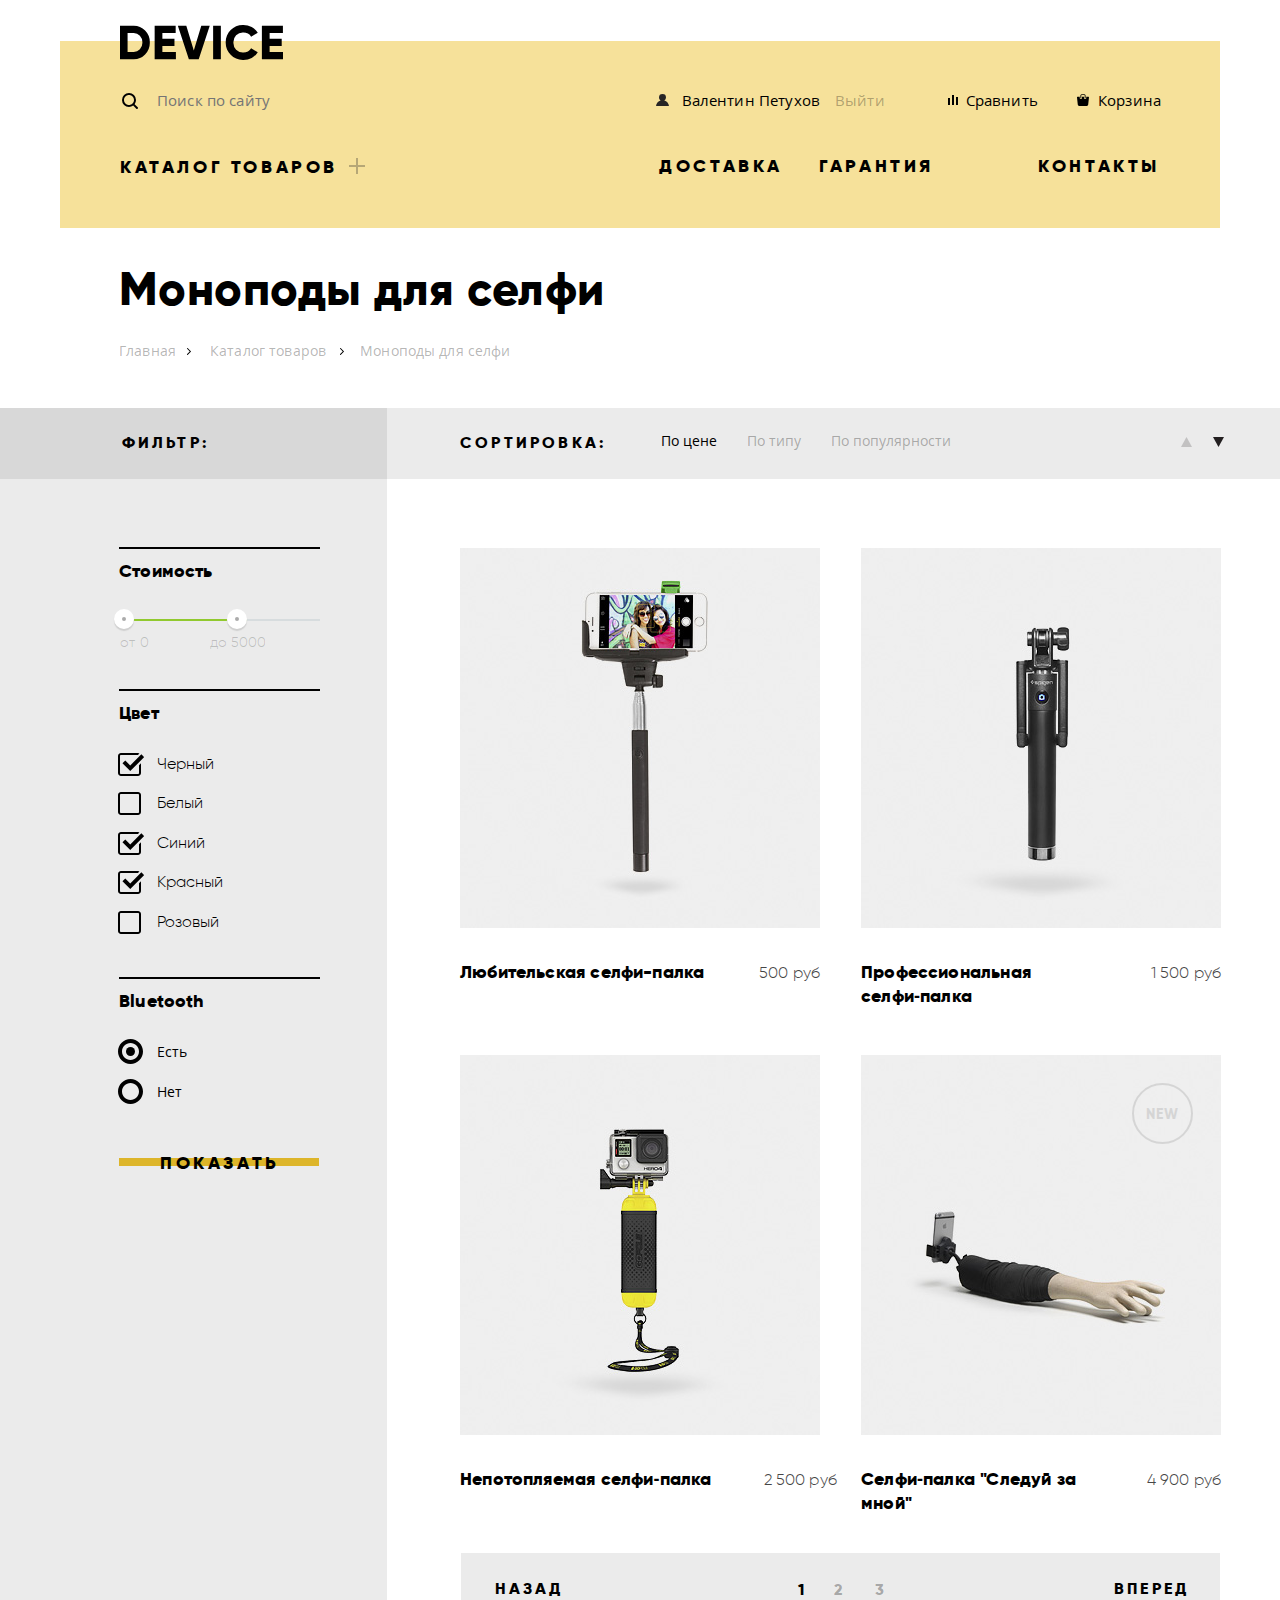
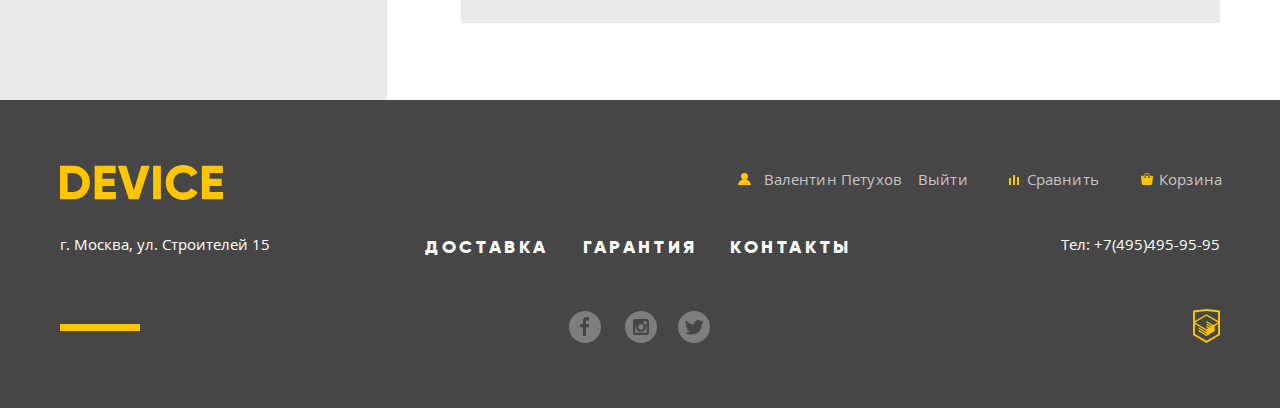
==== commit bd091d80: "добавлен js, префиксы" ====
--- a/catalog.html
+++ b/catalog.html
@@ -84,7 +84,7 @@
         <div class="flex-wrapper container">
           <section class="container-lvl1">
             <div class="filter-head">Фильтр:</div>
-            <form class="filter" method="post" action="https://echo.htmlacademy.ru/courses"">
+            <form class="filter" method="post" action="https://echo.htmlacademy.ru/courses">
               <div class="black-line-cost"></div>
               <fieldset class="filter-item">
                 <legend>Стоимость</legend>
@@ -335,9 +335,9 @@
               <li><a href="contacts.html">Контакты</a></li>
             </ul>
           </div>
-          <p class="contact-number-ct">
+          <a href="tel:+74954959595" class="contact-number-ct">
             Тел: +7(495)495-95-95
-          </p>
+          </a>
         </div>
         <div class="footer-buttom-ct">
           <div class="yellow-line-ct"></div>
--- a/css/style.css
+++ b/css/style.css
@@ -61,14 +61,16 @@
 }
 
 .container {
-  box-sizing: border-box;
+  -webkit-box-sizing: border-box;
+          box-sizing: border-box;
   width: 1160px;
   margin: 0 auto;
   position: relative;
 }
 
 .container-sort {
-  box-sizing: border-box;
+  -webkit-box-sizing: border-box;
+          box-sizing: border-box;
   margin: 0 auto;
   margin-top: 47px;
 }
@@ -103,15 +105,23 @@
 }
 
 .form-wrapper {
-  display: flex;
-  padding: 0;
-  margin: 0;
-  justify-content: space-between;
+  display: -webkit-box;
+  display: -ms-flexbox;
+  display: flex;
+  padding: 0;
+  margin: 0;
+  -webkit-box-pack: justify;
+      -ms-flex-pack: justify;
+          justify-content: space-between;
 }
 
 .user-nav-wrapper {
-  display: flex;
-  justify-content: space-between;
+  display: -webkit-box;
+  display: -ms-flexbox;
+  display: flex;
+  -webkit-box-pack: justify;
+      -ms-flex-pack: justify;
+          justify-content: space-between;
   margin-top: 18px;
 }
 
@@ -135,13 +145,18 @@
 }
 
 .user-list-wrapper {
-  display: flex;
-  flex-wrap: wrap;
+  display: -webkit-box;
+  display: -ms-flexbox;
+  display: flex;
+  -ms-flex-wrap: wrap;
+      flex-wrap: wrap;
   padding: 0;
   margin: 0;
 }
 
 .user-list {
+  display: -webkit-box;
+  display: -ms-flexbox;
   display: flex;
   margin: 0;
   padding: 0;
@@ -197,6 +212,8 @@
 }
 
 .purchase-list {
+  display: -webkit-box;
+  display: -ms-flexbox;
   display: flex;
   margin: 0;
   padding: 0;
@@ -271,8 +288,12 @@
 }
 
 .nav-list {
-  display: flex;
-  justify-content: space-between;
+  display: -webkit-box;
+  display: -ms-flexbox;
+  display: flex;
+  -webkit-box-pack: justify;
+      -ms-flex-pack: justify;
+          justify-content: space-between;
   margin: 0;
   padding: 0;
   margin-top: 24px;
@@ -349,6 +370,8 @@
 }
 
 .pzd-wrapper {
+  display: -webkit-box;
+  display: -ms-flexbox;
   display: flex;
   position: absolute;
   width: 1160px;
@@ -438,6 +461,8 @@
 }
 
 .pzd-wrapper-catalog {
+  display: -webkit-box;
+  display: -ms-flexbox;
   display: flex;
   position: absolute;
   width: 1161px;
@@ -570,8 +595,12 @@
 }
 
 .container-main {
-  display: flex;
-  justify-content: space-between;
+  display: -webkit-box;
+  display: -ms-flexbox;
+  display: flex;
+  -webkit-box-pack: justify;
+      -ms-flex-pack: justify;
+          justify-content: space-between;
   padding-top: 27px;
   /*outline: 2px solid green;*/
 }
@@ -646,6 +675,8 @@
 }
 
 .details {
+  display: -webkit-box;
+  display: -ms-flexbox;
   display: flex;
   margin: 0;
   padding: 0;
@@ -759,6 +790,8 @@
 }
 
 .contact-form {
+  display: -webkit-box;
+  display: -ms-flexbox;
   display: flex;
   margin: 0;
   padding: 0;
@@ -826,21 +859,31 @@
 /* классы в footer начало */
 
 .user-nav-footer {
-  display: flex;
-  justify-content: space-between;
+  display: -webkit-box;
+  display: -ms-flexbox;
+  display: flex;
+  -webkit-box-pack: justify;
+      -ms-flex-pack: justify;
+          justify-content: space-between;
   padding-top: 1px;
   margin-bottom: 15px;
   /*outline: 2px solid fuchsia;*/
 }
 
 .footer-user-wrapper {
-  display: flex;
-  justify-content: flex-end;
+  display: -webkit-box;
+  display: -ms-flexbox;
+  display: flex;
+  -webkit-box-pack: end;
+      -ms-flex-pack: end;
+          justify-content: flex-end;
   margin-top: 15px;
   /*outline: 2px solid blue;*/
 }
 
 .footer-ul {
+  display: -webkit-box;
+  display: -ms-flexbox;
   display: flex;
   margin: 0;
   padding: 0;
@@ -898,6 +941,8 @@
 }
 
 .footer-pl {
+  display: -webkit-box;
+  display: -ms-flexbox;
   display: flex;
   margin: 0;
   padding: 0;
@@ -992,8 +1037,12 @@
 }
 
 .footer-inf-part {
-  display: flex;
-  justify-content: space-between;
+  display: -webkit-box;
+  display: -ms-flexbox;
+  display: flex;
+  -webkit-box-pack: justify;
+      -ms-flex-pack: justify;
+          justify-content: space-between;
   margin: 0;
   padding: 0;
   margin-top: 16px;
@@ -1001,8 +1050,12 @@
 }
 
 .footer-inf-part-ct {
-  display: flex;
-  justify-content: space-between;
+  display: -webkit-box;
+  display: -ms-flexbox;
+  display: flex;
+  -webkit-box-pack: justify;
+      -ms-flex-pack: justify;
+          justify-content: space-between;
   margin: 0;
   padding: 0;
   margin-top: 14px;
@@ -1010,6 +1063,8 @@
 }
 
 .adress-ct {
+  display: -webkit-box;
+  display: -ms-flexbox;
   display: flex;
   margin: 0;
   padding: 0;
@@ -1026,12 +1081,16 @@
 }
 
 .footer-nl-ct {
+  display: -webkit-box;
+  display: -ms-flexbox;
   display: flex;
   margin: 0;
   padding: 0;
   margin-top: 17px;
   list-style: none;
-  justify-content: space-between;
+  -webkit-box-pack: justify;
+      -ms-flex-pack: justify;
+          justify-content: space-between;
 }
 
 .footer-nl-ct li:nth-of-type(1) {
@@ -1079,23 +1138,32 @@
   margin-top: 10px;
   margin-left: 5px;
   color: #ffffff;
+  text-decoration: none;
 }
 
 .footer-buttom-ct {
+  display: -webkit-box;
+  display: -ms-flexbox;
   display: flex;
   margin: 0;
   padding: 0;
   margin-top: 37px;
-  justify-content: space-between;
+  -webkit-box-pack: justify;
+      -ms-flex-pack: justify;
+          justify-content: space-between;
   /*outline: 2px solid green;*/
 }
 
 .social-link-ct {
+  display: -webkit-box;
+  display: -ms-flexbox;
   display: flex;
   margin: 0;
   padding: 0;
   margin-left: -4px;
-  justify-content: space-between;
+  -webkit-box-pack: justify;
+      -ms-flex-pack: justify;
+          justify-content: space-between;
   text-decoration: none;
   list-style: none;
   /*outline: 2px solid green;*/
@@ -1213,14 +1281,20 @@
 }
 
 .footer-information {
-  display: flex;
-  justify-content: space-between;
+  display: -webkit-box;
+  display: -ms-flexbox;
+  display: flex;
+  -webkit-box-pack: justify;
+      -ms-flex-pack: justify;
+          justify-content: space-between;
   margin: 0;
   padding: 0;
   list-style: none;
 }
 
 .adress-information {
+  display: -webkit-box;
+  display: -ms-flexbox;
   display: flex;
   margin: 0;
   padding: 0;
@@ -1228,6 +1302,8 @@
 }
 
 .footer-nl-information {
+  display: -webkit-box;
+  display: -ms-flexbox;
   display: flex;
   margin: 0;
   padding: 0;
@@ -1286,12 +1362,16 @@
 }
 
 .super-container {
+  display: -webkit-box;
+  display: -ms-flexbox;
   display: flex;
   padding: 0;
   margin: 0;
   margin-top: 114px;
   margin-bottom: 270px;
-  justify-content: space-between;
+  -webkit-box-pack: justify;
+      -ms-flex-pack: justify;
+          justify-content: space-between;
   /*outline: 2px dotted pink;*/
 }
 
@@ -1307,21 +1387,34 @@
 }
 
 .div-list {
+  display: -webkit-box;
+  display: -ms-flexbox;
   display: flex;
   padding: 0;
   margin: 0;
   margin-bottom: 15px;
-  justify-content: space-between;
+  -webkit-box-pack: justify;
+      -ms-flex-pack: justify;
+          justify-content: space-between;
   /*outline: 2px solid brown;*/
 }
 
 .flex-container {
-  display: flex;
-  flex-direction: row;
-  justify-content: center;
+  display: -webkit-box;
+  display: -ms-flexbox;
+  display: flex;
+  -webkit-box-orient: horizontal;
+  -webkit-box-direction: normal;
+      -ms-flex-direction: row;
+          flex-direction: row;
+  -webkit-box-pack: center;
+      -ms-flex-pack: center;
+          justify-content: center;
 }
 
 .list-nav {
+  display: -webkit-box;
+  display: -ms-flexbox;
   display: flex;
   padding: 0;
   margin: 0;
@@ -1431,6 +1524,8 @@
 }
 
 .black-line-cost {
+  display: -webkit-box;
+  display: -ms-flexbox;
   display: flex;
   margin: 0;
   padding: 0;
@@ -1455,6 +1550,8 @@
 }
 
 .black-line-color {
+  display: -webkit-box;
+  display: -ms-flexbox;
   display: flex;
   margin: 0;
   padding: 0;
@@ -1479,6 +1576,8 @@
 }
 
 .black-line-bluetooth {
+  display: -webkit-box;
+  display: -ms-flexbox;
   display: flex;
   margin: 0;
   padding: 0;
@@ -1552,7 +1651,10 @@
   position: relative;
   display: block;
   cursor: pointer;
-  user-select: none;
+  -webkit-user-select: none;
+     -moz-user-select: none;
+      -ms-user-select: none;
+          user-select: none;
 }
 
 .submit-button {
@@ -1575,10 +1677,13 @@
  */
 
 .filter-head {
-  box-sizing: border-box;
+  -webkit-box-sizing: border-box;
+          box-sizing: border-box;
   height: 71px;
   /*flex-grow: 2;*/
-  align-self: stretch;
+  -ms-flex-item-align: stretch;
+      -ms-grid-row-align: stretch;
+      align-self: stretch;
   margin: 0;
   padding: 0;
   padding-top: 23px;
@@ -1645,7 +1750,10 @@
   position: relative;
   display: block;
   cursor: pointer;
-  user-select: none;
+  -webkit-user-select: none;
+     -moz-user-select: none;
+      -ms-user-select: none;
+          user-select: none;
 }
 
 .filter-input {
@@ -1744,11 +1852,15 @@
 }
 
 .sort-func {
+  display: -webkit-box;
+  display: -ms-flexbox;
   display: flex;
   padding: 0;
   margin: 0;
   margin-top: 24px;
-  justify-content: space-between;
+  -webkit-box-pack: justify;
+      -ms-flex-pack: justify;
+          justify-content: space-between;
   list-style: none;
 }
 
@@ -1784,11 +1896,15 @@
 }
 
 .sort-func-2 {
+  display: -webkit-box;
+  display: -ms-flexbox;
   display: flex;
   padding: 0;
   margin: 0;
   margin-top: 24px;
-  justify-content: space-between;
+  -webkit-box-pack: justify;
+      -ms-flex-pack: justify;
+          justify-content: space-between;
   list-style: none;
 }
 
@@ -1861,8 +1977,11 @@
 }
 
 .items-description {
-  display: flex;
-  flex-wrap: wrap;
+  display: -webkit-box;
+  display: -ms-flexbox;
+  display: flex;
+  -ms-flex-wrap: wrap;
+      flex-wrap: wrap;
   width: 833px;
   padding: 0;
   margin: 0;
@@ -1918,12 +2037,16 @@
 }
 
 .item-text {
+  display: -webkit-box;
+  display: -ms-flexbox;
   display: flex;
   padding: 0;
   margin: 0;
   margin-top: 28px;
   width: 360px;
-  justify-content: space-between;
+  -webkit-box-pack: justify;
+      -ms-flex-pack: justify;
+          justify-content: space-between;
 }
 
 .price-items {
@@ -1943,8 +2066,12 @@
 }
 
 .footer-inf-wrap {
-  display: flex;
-  justify-content: space-between;
+  display: -webkit-box;
+  display: -ms-flexbox;
+  display: flex;
+  -webkit-box-pack: justify;
+      -ms-flex-pack: justify;
+          justify-content: space-between;
   margin: 0;
   padding: 0;
   list-style: none;
@@ -1972,25 +2099,35 @@
 }
 
 .nav-footer {
+  display: -webkit-box;
+  display: -ms-flexbox;
   display: flex;
   margin: 0;
   padding: 0;
   padding-top: 1px;
   margin-bottom: 15px;
-  justify-content: space-between;
+  -webkit-box-pack: justify;
+      -ms-flex-pack: justify;
+          justify-content: space-between;
   list-style: none;
 }
 
 .info-user {
+  display: -webkit-box;
+  display: -ms-flexbox;
   display: flex;
   margin: 0;
   padding: 0;
   margin-top: -4px;
-  justify-content: space-between;
+  -webkit-box-pack: justify;
+      -ms-flex-pack: justify;
+          justify-content: space-between;
   list-style: none;
 }
 
 .info-wrapper {
+  display: -webkit-box;
+  display: -ms-flexbox;
   display: flex;
   margin: 0;
   padding: 0;
@@ -2062,6 +2199,8 @@
 /*----------------------------*/
 
 .purchase-footer {
+  display: -webkit-box;
+  display: -ms-flexbox;
   display: flex;
   margin: 0;
   padding: 0;
@@ -2200,27 +2339,39 @@
 }
 
 .buttom-login-link {
-  display: flex;
-  margin: 0;
-  padding: 0;
-  justify-content: space-between;
+  display: -webkit-box;
+  display: -ms-flexbox;
+  display: flex;
+  margin: 0;
+  padding: 0;
+  -webkit-box-pack: justify;
+      -ms-flex-pack: justify;
+          justify-content: space-between;
 }
 
 .footer-buttom {
+  display: -webkit-box;
+  display: -ms-flexbox;
   display: flex;
   margin: 0;
   padding: 0;
   margin-top: 35px;
-  justify-content: space-between;
+  -webkit-box-pack: justify;
+      -ms-flex-pack: justify;
+          justify-content: space-between;
   /*outline: 2px solid green;*/
 }
 
 .social-link {
+  display: -webkit-box;
+  display: -ms-flexbox;
   display: flex;
   margin: 0;
   padding: 0;
   margin-left: -4px;
-  justify-content: space-between;
+  -webkit-box-pack: justify;
+      -ms-flex-pack: justify;
+          justify-content: space-between;
   text-decoration: none;
   list-style: none;
   /*outline: 2px solid green;*/
@@ -2369,13 +2520,18 @@
 }
 
 .user-list-wrapper-cat {
-  display: flex;
-  flex-wrap: wrap;
+  display: -webkit-box;
+  display: -ms-flexbox;
+  display: flex;
+  -ms-flex-wrap: wrap;
+      flex-wrap: wrap;
   padding: 0;
   margin: 0;
 }
 
 .user-list-cat {
+  display: -webkit-box;
+  display: -ms-flexbox;
   display: flex;
   margin: 0;
   padding: 0;
@@ -2444,6 +2600,8 @@
 }
 
 .purchase-list-cat {
+  display: -webkit-box;
+  display: -ms-flexbox;
   display: flex;
   margin: 0;
   padding: 0;
@@ -2537,6 +2695,8 @@
 }
 
 .white-line {
+  display: -webkit-box;
+  display: -ms-flexbox;
   display: flex;
   margin: 0;
   padding: 0;
@@ -2561,6 +2721,8 @@
 }
 
 .yellow-line {
+  display: -webkit-box;
+  display: -ms-flexbox;
   display: flex;
   margin: 0;
   padding: 0;
@@ -2584,6 +2746,8 @@
 }
 
 .yellow-line-ct {
+  display: -webkit-box;
+  display: -ms-flexbox;
   display: flex;
   margin: 0;
   padding: 0;
@@ -2607,6 +2771,8 @@
 }
 
 .grey-line-1 {
+  display: -webkit-box;
+  display: -ms-flexbox;
   display: flex;
   margin: 0;
   padding: 0;
@@ -2630,6 +2796,8 @@
 }
 
 .grey-line-2 {
+  display: -webkit-box;
+  display: -ms-flexbox;
   display: flex;
   margin: 0;
   padding: 0;
@@ -2653,7 +2821,8 @@
 }
 
 .search-input {
-  box-sizing: border-box;
+  -webkit-box-sizing: border-box;
+          box-sizing: border-box;
   width: 356px;
   height: 49px;
   font-family: "OpenSans", "Arial", sans-serif;
@@ -2703,7 +2872,8 @@
 
 .search-button {
   display: none;
-  box-sizing: border-box;
+  -webkit-box-sizing: border-box;
+          box-sizing: border-box;
   height: 49px;
   font-family: OpenSans;
   font-size: 15px;
@@ -2738,8 +2908,8 @@
 }
 
 .modal {
-  display: none;
-  box-sizing: border-box;
+  -webkit-box-sizing: border-box;
+          box-sizing: border-box;
   margin-right: auto;
   margin-left: auto;
   padding-right: 100px;
@@ -2749,7 +2919,12 @@
   background-color: white;
   background-position: 0 0;
   background-repeat: repeat;
-  box-shadow: 0px 10px 20px 0 rgba(4, 6, 6, 0.2);
+  -webkit-box-shadow: 0px 10px 20px 0 rgba(4, 6, 6, 0.2);
+          box-shadow: 0px 10px 20px 0 rgba(4, 6, 6, 0.2);
+}
+
+.modal-hidden {
+  display: none;
 }
 
 .modal-form {
@@ -2782,12 +2957,17 @@
 }
 
 .contact-form-modal {
-  display: flex;
-  flex-wrap: wrap;
+  display: -webkit-box;
+  display: -ms-flexbox;
+  display: flex;
+  -ms-flex-wrap: wrap;
+      flex-wrap: wrap;
   margin: 0;
   padding: 0;
   margin-top: 99px;
-  justify-content: space-between;
+  -webkit-box-pack: justify;
+      -ms-flex-pack: justify;
+          justify-content: space-between;
 }
 
 .modal-item-1 {
@@ -2971,8 +3151,8 @@
 }
 
 .modal-2 {
-  display: none;
-  box-sizing: border-box;
+  -webkit-box-sizing: border-box;
+          box-sizing: border-box;
   margin-right: auto;
   margin-left: auto;
   padding-right: 100px;
@@ -2982,7 +3162,8 @@
   background-color: white;
   background-position: 0 0;
   background-repeat: repeat;
-  box-shadow: 0px 10px 20px 0 rgba(4, 6, 6, 0.2);
+  -webkit-box-shadow: 0px 10px 20px 0 rgba(4, 6, 6, 0.2);
+          box-shadow: 0px 10px 20px 0 rgba(4, 6, 6, 0.2);
 }
 
 .modal-form-2 {
@@ -3024,6 +3205,8 @@
 }
 
 .ss {
+  display: -webkit-box;
+  display: -ms-flexbox;
   display: flex;
   margin: 0;
   padding: 0;
@@ -3032,6 +3215,8 @@
 }
 
 .flex-tt {
+  display: -webkit-box;
+  display: -ms-flexbox;
   display: flex;
   margin: 0;
   padding: 0;
@@ -3048,13 +3233,19 @@
 }
 
 .sort-wrapper {
-  display: flex;
-  margin: 0;
-  padding: 0;
-  justify-content: flex-start;
+  display: -webkit-box;
+  display: -ms-flexbox;
+  display: flex;
+  margin: 0;
+  padding: 0;
+  -webkit-box-pack: start;
+      -ms-flex-pack: start;
+          justify-content: flex-start;
 }
 
 .logo-batch-list {
+  display: -webkit-box;
+  display: -ms-flexbox;
   display: flex;
   margin: 0;
   padding: 0;
@@ -3065,27 +3256,36 @@
 
 .logo-batch-list li {
   margin-right: 40px;
-  filter: grayscale(100%);
+  -webkit-filter: grayscale(100%);
+          filter: grayscale(100%);
   opacity: 0.2;
 }
 
 .logo-batch-list li:hover {
-  filter: grayscale(0%);
+  -webkit-filter: grayscale(0%);
+          filter: grayscale(0%);
   opacity: 1;
 }
 
 .logo-batch-list li:active {
-  filter: grayscale(0%);
+  -webkit-filter: grayscale(0%);
+          filter: grayscale(0%);
   opacity: 1;
 }
 
 .flex-wrapper {
-  display: flex;
-  justify-content: space-between;
+  display: -webkit-box;
+  display: -ms-flexbox;
+  display: flex;
+  -webkit-box-pack: justify;
+      -ms-flex-pack: justify;
+          justify-content: space-between;
   /*margin-bottom: 15px;*/
 }
 
 .contact-form-ct {
+  display: -webkit-box;
+  display: -ms-flexbox;
   display: flex;
   margin: 0;
   padding: 0;
@@ -3094,7 +3294,8 @@
 }
 
 .contact-us-ct {
-  box-sizing: border-box;
+  -webkit-box-sizing: border-box;
+          box-sizing: border-box;
   margin: 0;
   padding: 0;
   margin-left: 0;
@@ -3151,8 +3352,11 @@
 }
 
 .list-of-items {
-  display: flex;
-  flex-wrap: wrap;
+  display: -webkit-box;
+  display: -ms-flexbox;
+  display: flex;
+  -ms-flex-wrap: wrap;
+      flex-wrap: wrap;
   margin-left: 133px;
   margin-top: 5px;
   margin-bottom: 77px;
@@ -3166,8 +3370,11 @@
 }
 
 .pagination-list {
-  display: flex;
-  flex-wrap: wrap;
+  display: -webkit-box;
+  display: -ms-flexbox;
+  display: flex;
+  -ms-flex-wrap: wrap;
+      flex-wrap: wrap;
   padding: 0;
   margin: 0;
   margin-left: 186px;
@@ -3405,7 +3612,8 @@
   padding: 0;
   border: 8px solid #ffffff;
   background-color: #ababab;
-  box-shadow: 0 2px 1px 0 #cfcfcf;
+  -webkit-box-shadow: 0 2px 1px 0 #cfcfcf;
+          box-shadow: 0 2px 1px 0 #cfcfcf;
   border-radius: 50%;
   cursor: pointer;
 }
@@ -3464,11 +3672,15 @@
 }
 
 .type-of-items {
+  display: -webkit-box;
+  display: -ms-flexbox;
   display: flex;
   margin: 0;
   padding: 0;
   margin-bottom: 261px;
-  justify-content: space-between;
+  -webkit-box-pack: justify;
+      -ms-flex-pack: justify;
+          justify-content: space-between;
   list-style: none;
 }
 
@@ -3493,7 +3705,8 @@
 }
 
 .image-link {
-  box-sizing: border-box;
+  -webkit-box-sizing: border-box;
+          box-sizing: border-box;
   display: block;
   height: 160px;
   width: 160px;
@@ -3589,8 +3802,12 @@
 }
 
 .services-links-wrapper {
-  display: flex;
-  justify-content: flex-start;
+  display: -webkit-box;
+  display: -ms-flexbox;
+  display: flex;
+  -webkit-box-pack: start;
+      -ms-flex-pack: start;
+          justify-content: flex-start;
   margin-bottom: 15px;
 }
 
@@ -3620,7 +3837,8 @@
 
 .service-button {
   position: relative;
-  box-sizing: border-box;
+  -webkit-box-sizing: border-box;
+          box-sizing: border-box;
   width: 160px;
   height: 40px;
   font-family: Gilroy;
@@ -3784,12 +4002,16 @@
 }
 
 .slider-items {
+  display: -webkit-box;
+  display: -ms-flexbox;
   display: flex;
   margin: 0;
   padding: 0;
   margin-top: 0;
   margin-left: 0;
-  justify-content: space-between;
+  -webkit-box-pack: justify;
+      -ms-flex-pack: justify;
+          justify-content: space-between;
   list-style: none;
   position: relative;
 }
@@ -3875,6 +4097,8 @@
 }
 
 .slider-nav {
+  display: -webkit-box;
+  display: -ms-flexbox;
   display: flex;
   margin: 0;
   padding: 0;
@@ -3937,6 +4161,8 @@
 }
 
 .slider-nav-bullets {
+  display: -webkit-box;
+  display: -ms-flexbox;
   display: flex;
   position: absolute;
   top: 198px;
